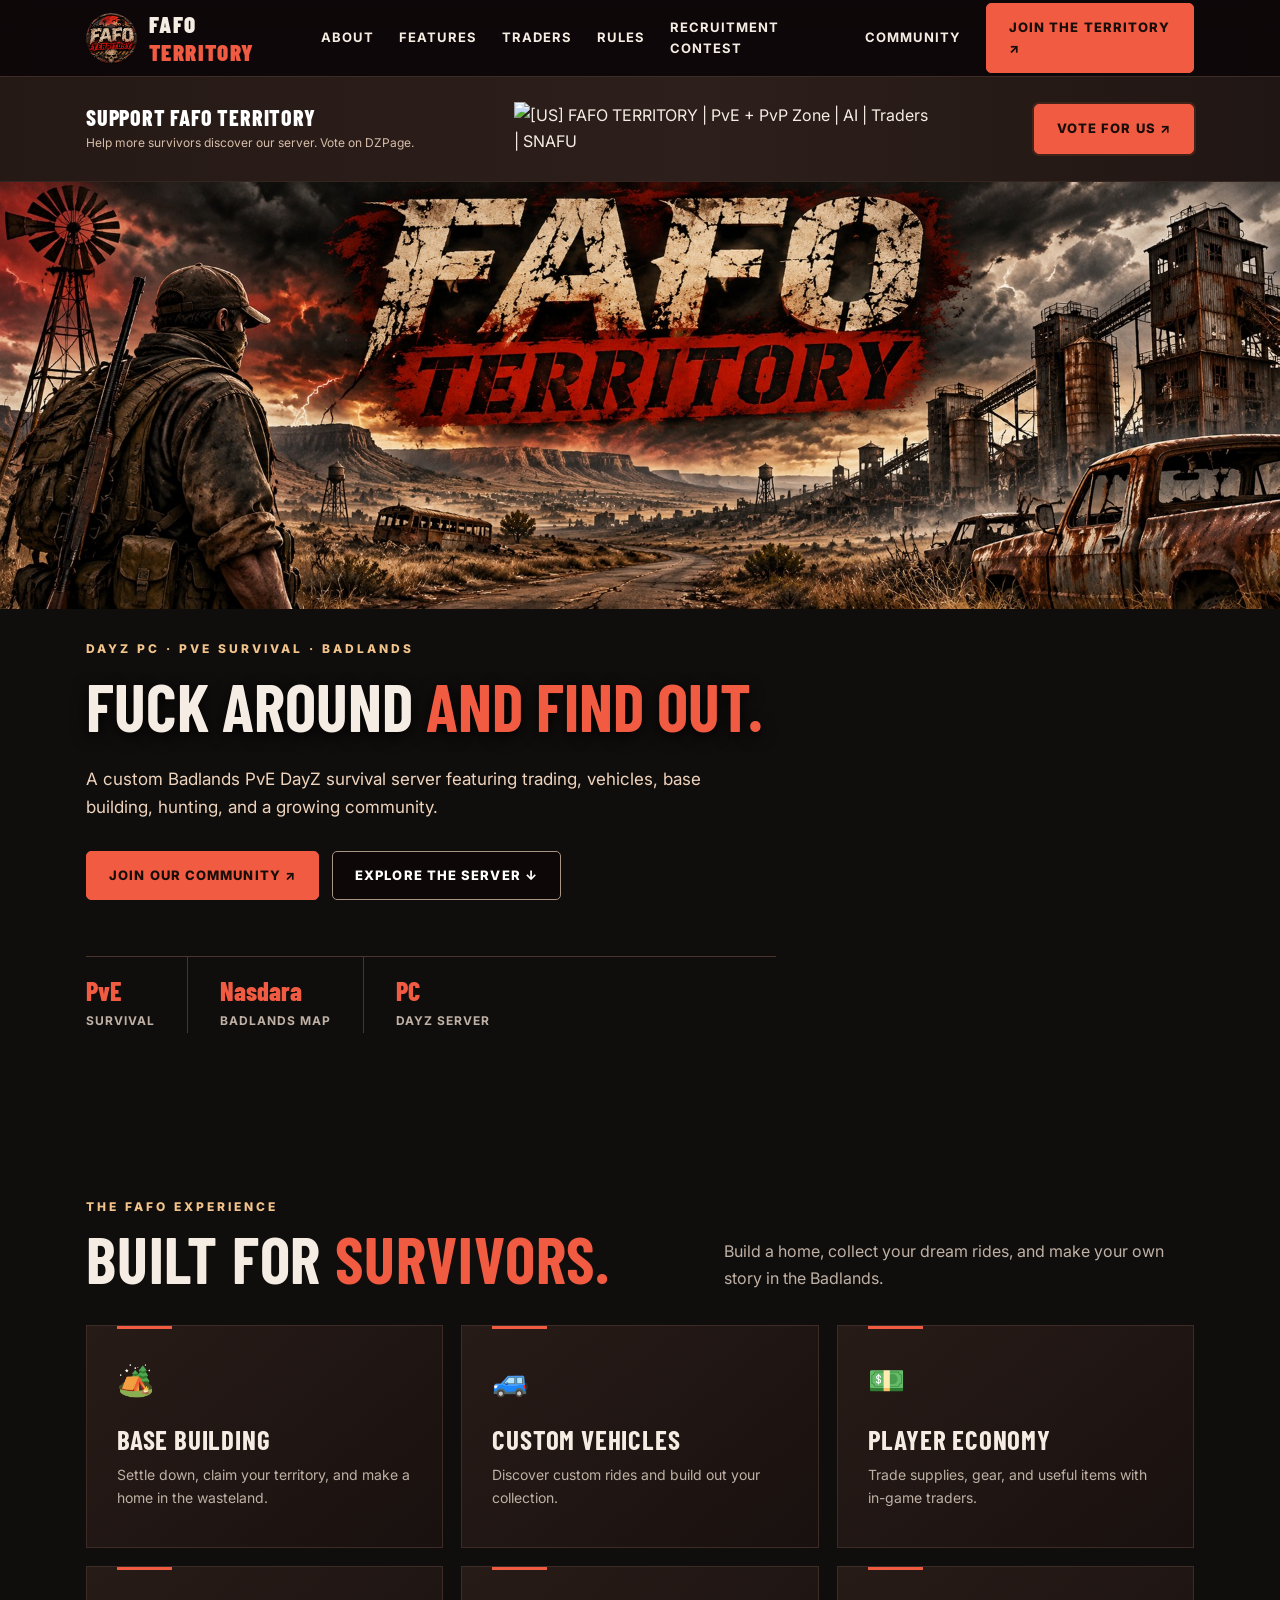
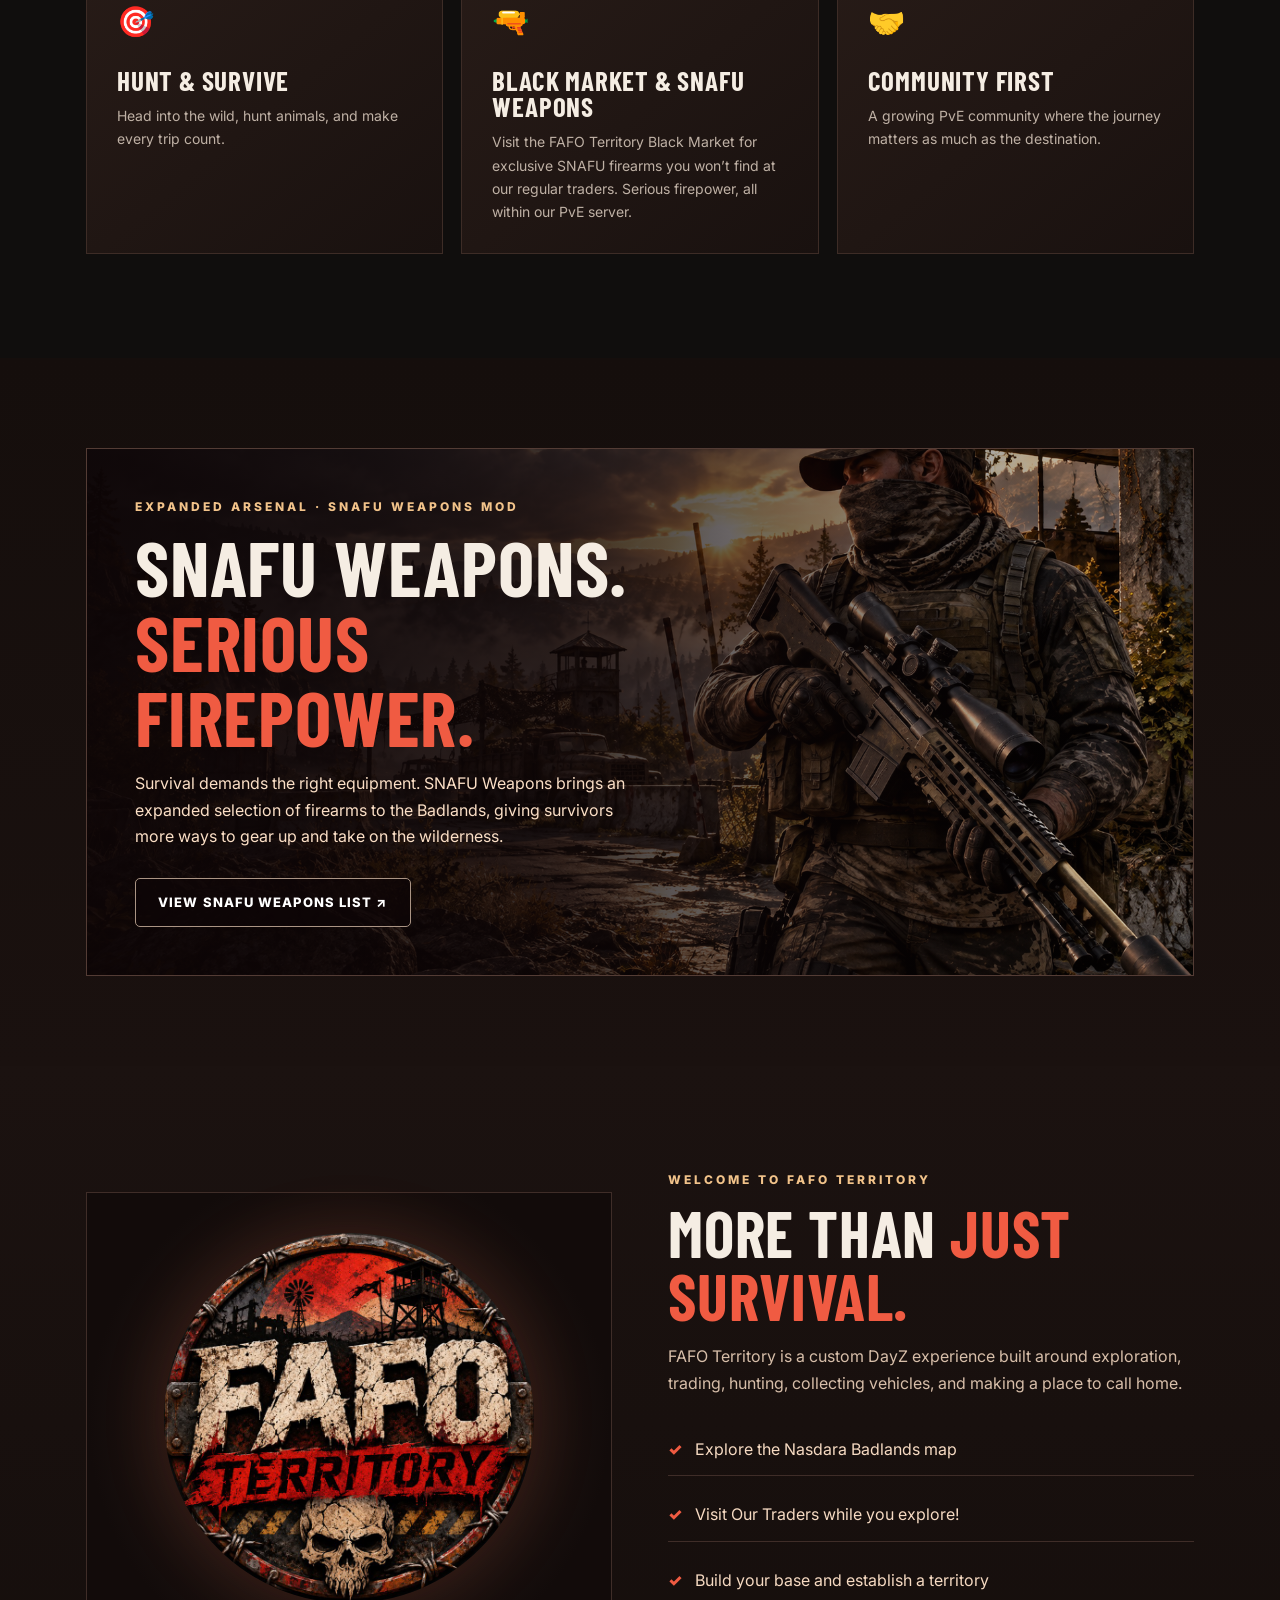
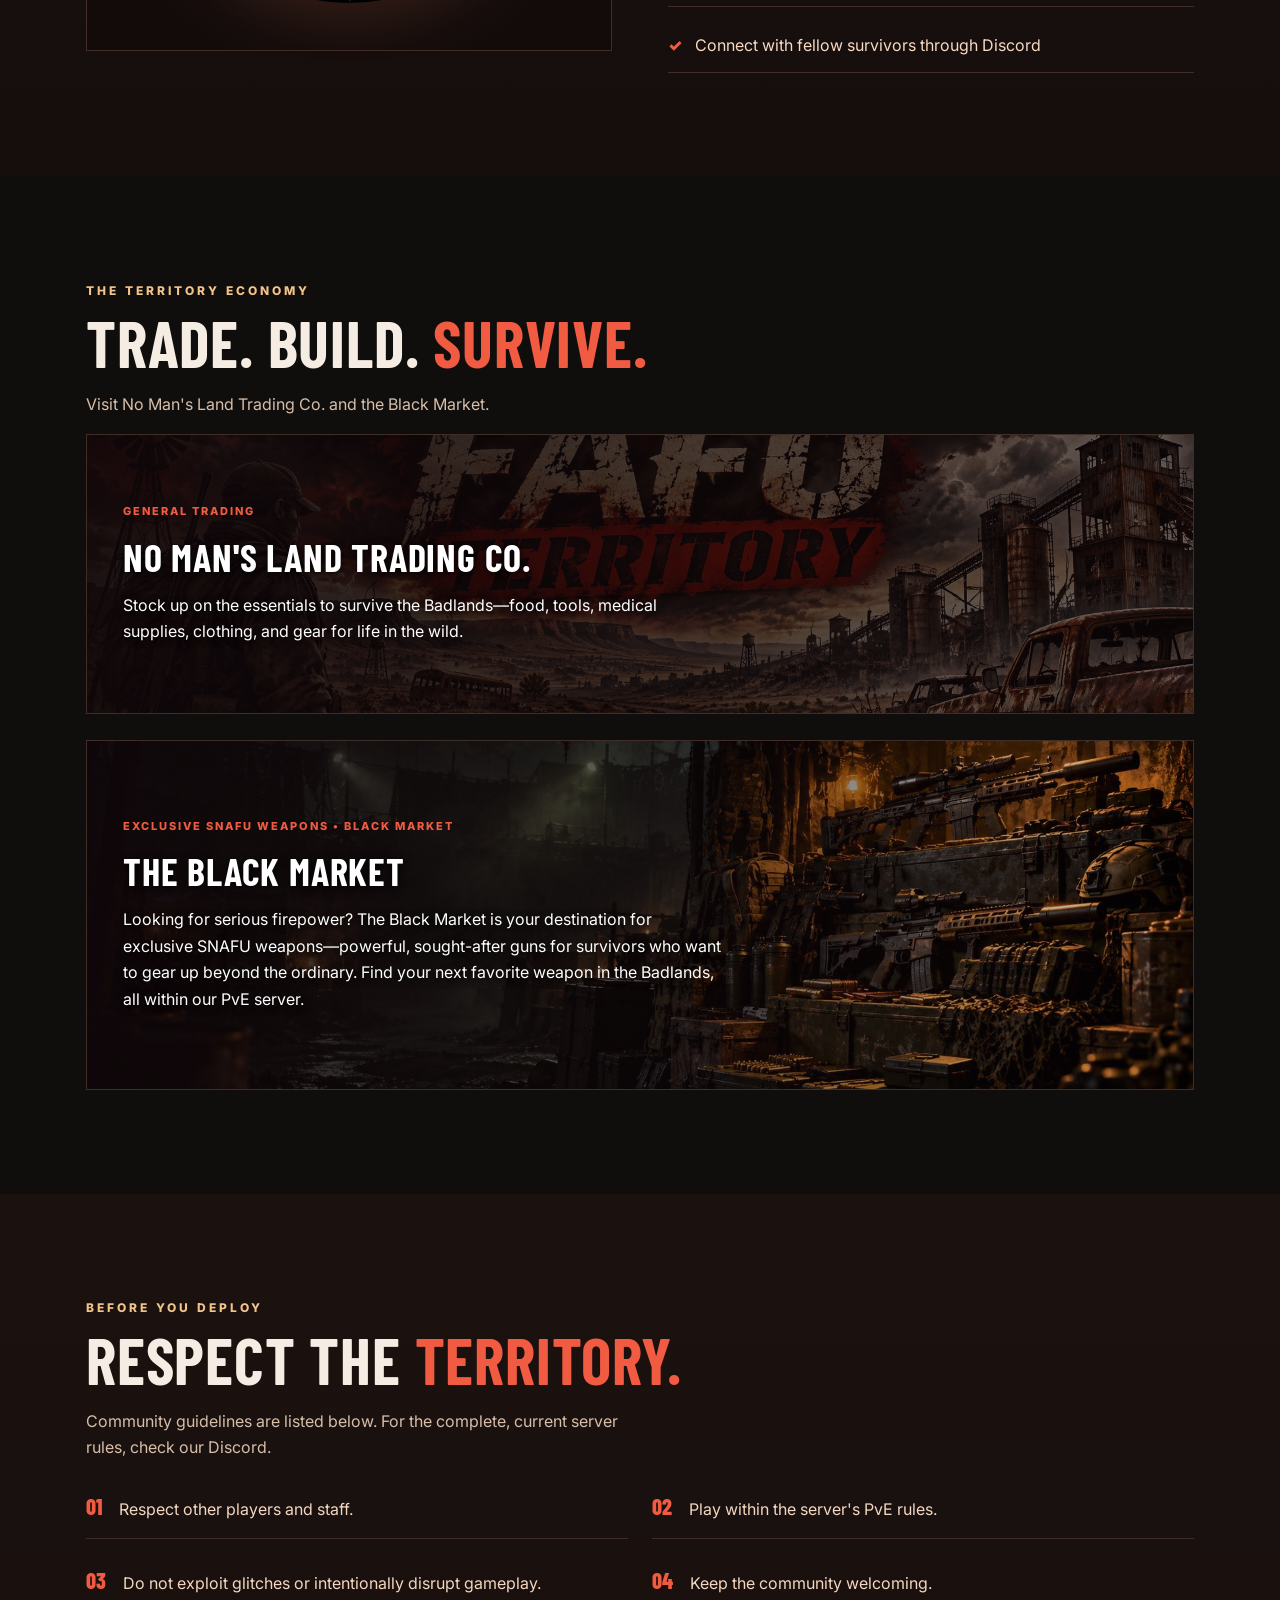
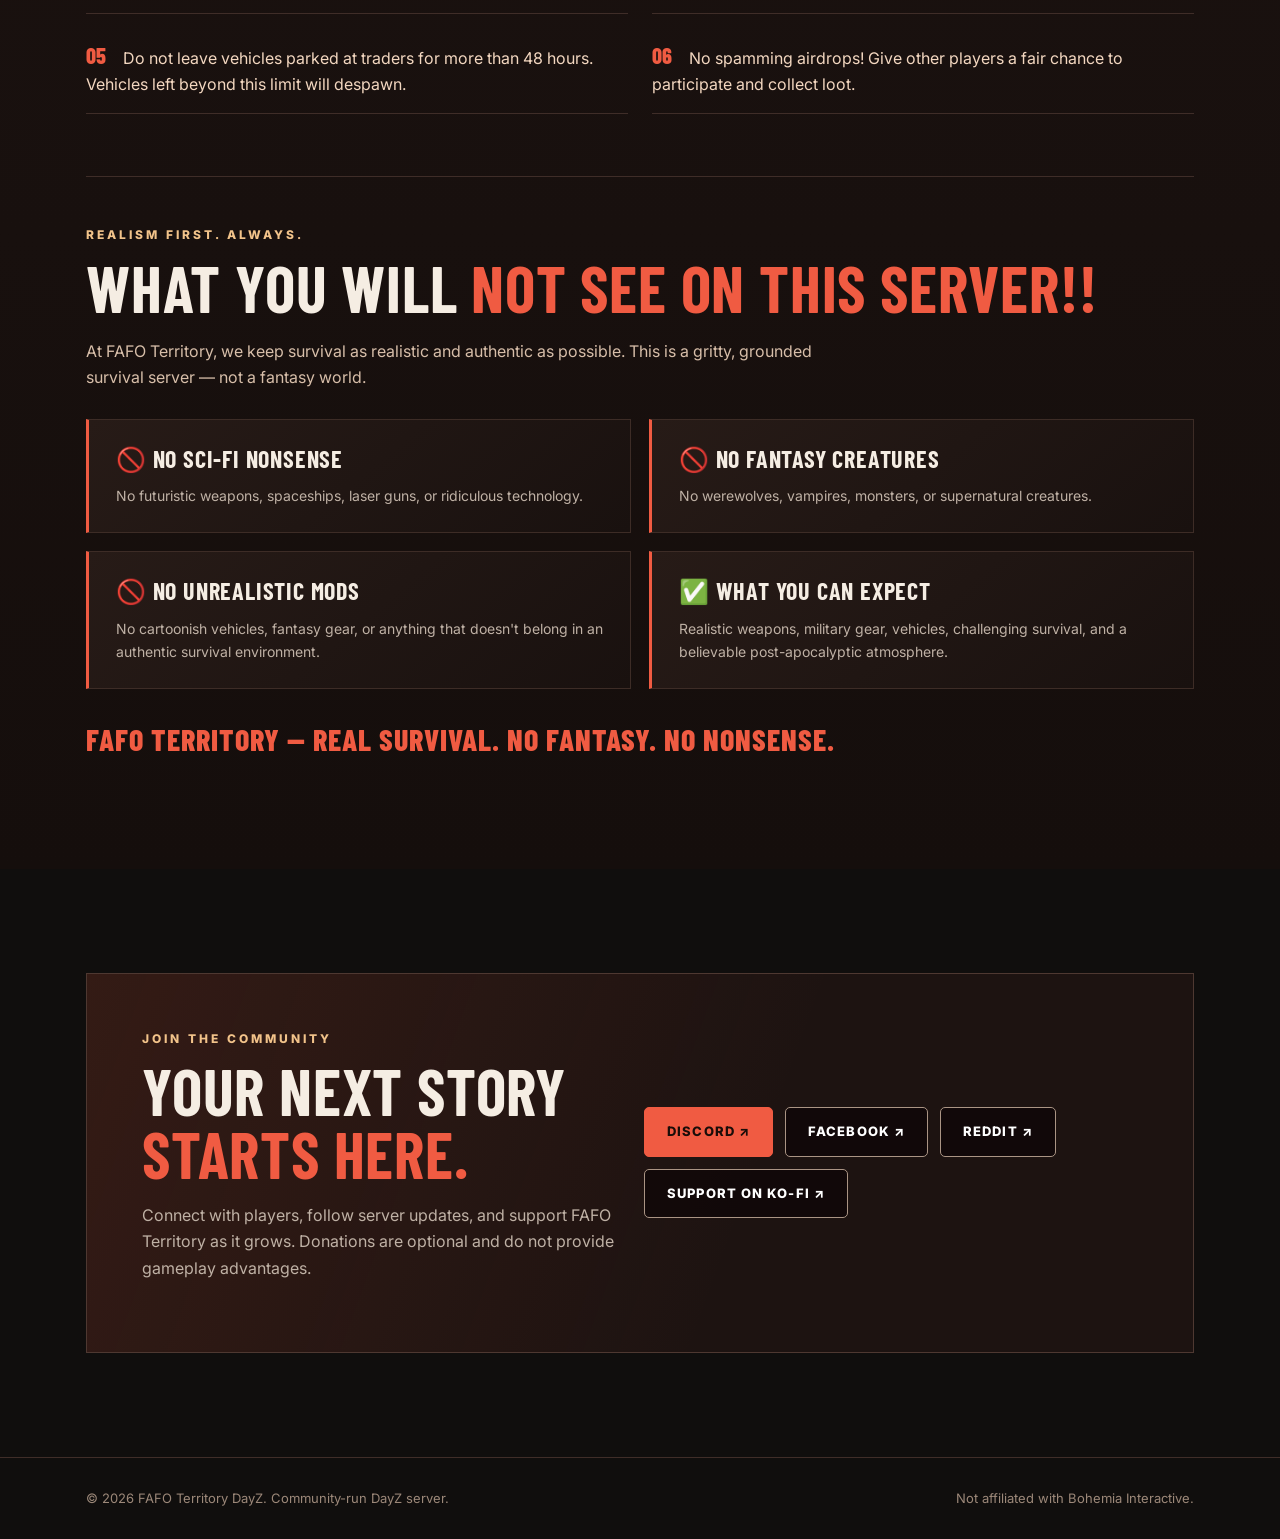
==== index.html @ 99d74d5b "Place FAFO slogan on one line below full banner artwork" ====
<!doctype html>
<html lang="en">
<head>
  <meta charset="utf-8">
  <meta name="viewport" content="width=device-width, initial-scale=1">
  <meta name="theme-color" content="#100e0d">
  <meta name="description" content="FAFO Territory — a custom Badlands PvE DayZ survival server featuring trading, vehicles, base building, hunting, and a growing community.">
  <title>FAFO Territory | DayZ PvE Survival</title>
  <link rel="icon" type="image/jpeg" href="/fafo-logo.jpg">
  <link rel="preconnect" href="https://fonts.googleapis.com">
  <link rel="preconnect" href="https://fonts.gstatic.com" crossorigin>
  <link href="https://fonts.googleapis.com/css2?family=Barlow+Condensed:wght@500;600;700;800;900&family=Inter:wght@400;500;600;700&display=swap" rel="stylesheet">
  <style>
    :root{--bg:#100e0d;--surface:#1c1310;--surface2:#241916;--line:#3f2d28;--green:#f05b42;--green2:#f2c38a;--muted:#bfb1a5;--text:#f5ede3;--max:1160px}*{box-sizing:border-box}html{scroll-behavior:smooth}body{margin:0;color:var(--text);background:var(--bg);font-family:Inter,Arial,sans-serif;line-height:1.65}a{color:inherit;text-decoration:none}button{font:inherit} .wrap{max-width:var(--max);padding:0 26px;margin:auto}.topbar{position:sticky;top:0;z-index:10;background:rgba(15,7,9,.92);backdrop-filter:blur(16px);border-bottom:1px solid #342520}.nav{height:76px;display:flex;align-items:center;justify-content:space-between;gap:20px}.brand{display:flex;align-items:center;gap:12px;font:900 23px 'Barlow Condensed',sans-serif;letter-spacing:1.4px}.brand img{width:51px;height:51px;border-radius:50%;object-fit:cover}.brand em{font-style:normal;color:var(--green)}.links{display:flex;gap:25px;align-items:center;font-size:13px;font-weight:700;text-transform:uppercase;letter-spacing:1px}.links a:hover,.links a:focus{color:var(--green)}.pill,.button{border:1px solid var(--green);background:var(--green);color:#190d09;display:inline-flex;align-items:center;justify-content:center;gap:10px;border-radius:5px;padding:13px 22px;font-weight:800;text-transform:uppercase;letter-spacing:1.1px;font-size:13px;cursor:pointer;transition:transform .18s,background .18s}.pill:hover,.button:hover{transform:translateY(-2px);background:var(--green2)}.button.secondary{background:rgba(13,5,6,.72);color:#fff;border-color:#aa9484}.button.secondary:hover{background:#30221d}.menu{display:none;background:none;border:1px solid #60463d;color:white;border-radius:5px;font-size:24px;padding:4px 10px}.hero{min-height:650px;position:relative;display:flex;align-items:flex-end;isolation:isolate;background:#140d0b url('fafo-cover.jpg') center 37%/cover no-repeat}.hero:before{content:'';position:absolute;inset:0;z-index:-1;background:linear-gradient(0deg,#100e0d 2%,rgba(15,7,9,.78) 35%,rgba(15,7,9,.12) 85%),linear-gradient(90deg,rgba(15,7,9,.3),transparent 75%)}.hero-content{width:100%;padding-top:250px;padding-bottom:72px}.eyebrow{font-size:12px;color:var(--green2);font-weight:800;letter-spacing:3px;text-transform:uppercase;margin-bottom:12px}h1,h2,h3{font-family:'Barlow Condensed',Impact,sans-serif;text-transform:uppercase;line-height:.98;letter-spacing:.8px;margin:0}h1{font-size:clamp(56px,8.5vw,120px);max-width:850px;text-shadow:0 4px 15px #000}h1 span,h2 span{color:var(--green)}.hero p{max-width:660px;font-size:17px;color:#efd4bd;margin:23px 0 30px}.actions{display:flex;gap:13px;flex-wrap:wrap}.stats{display:flex;gap:0;border-top:1px solid #49352e;max-width:690px;margin-top:56px}.stats div{padding:18px 32px 0 0;margin-right:32px;border-right:1px solid #49352e}.stats div:last-child{border:0}.stats strong{display:block;color:var(--green);font:800 26px 'Barlow Condensed'}.stats small{color:var(--muted);font-size:12px;font-weight:700;text-transform:uppercase;letter-spacing:1px}.section{padding:104px 0}.section.alt{background:linear-gradient(180deg,#1b1210,#150e0c)}.sectionhead{display:flex;justify-content:space-between;align-items:end;gap:24px;margin-bottom:34px}.sectionhead p{max-width:470px;color:var(--muted);margin:0}.section h2{font-size:clamp(43px,5vw,70px)}.grid{display:grid;grid-template-columns:repeat(3,1fr);gap:18px}.feature{border:1px solid #3d2c26;background:linear-gradient(140deg,#271b17,#19110f);padding:30px;min-height:223px;position:relative;overflow:hidden}.feature:before{content:'';position:absolute;height:3px;width:55px;left:30px;top:0;background:var(--green)}.symbol{font-size:30px;margin-bottom:20px;display:block}.feature h3{font-size:27px;margin-bottom:11px}.feature p{color:var(--muted);font-size:14px;margin:0}.split{display:grid;grid-template-columns:1fr 1fr;gap:56px;align-items:center}.logo-panel{border:1px solid var(--line);background:radial-gradient(circle at center,#352621,#120b0a 75%);padding:40px;text-align:center}.logo-panel img{max-width:370px;width:100%;border-radius:50%;box-shadow:0 0 65px rgba(238,94,52,.16)}.lead{color:#d7bea9;font-size:16px;max-width:560px}.checklist{padding:0;list-style:none;display:grid;gap:12px;margin:27px 0 0}.checklist li{padding:13px 0;border-bottom:1px solid var(--line);color:#f6dac2}.checklist li:before{content:'✓';font-weight:900;color:var(--green);margin-right:13px}.traders{display:grid;grid-template-columns:1fr;gap:26px}.trader{min-height:430px;display:flex;flex-direction:column;align-items:flex-start;justify-content:center}.trader h3,.trader p{max-width:600px}.trader{background:var(--surface);border:1px solid var(--line);padding:36px}.trader:first-child{position:relative;isolation:isolate;min-height:280px;background:#201613 url("fafo-cover.jpg") center/cover no-repeat}.trader:first-child:before{content:"";position:absolute;inset:0;z-index:-1;background:linear-gradient(90deg,rgba(15,7,9,.94),rgba(15,7,9,.6))}.trader:first-child h3,.trader:first-child p{color:#fff;text-shadow:0 2px 8px #000}.trader .tag{display:inline-block;color:var(--green);font-size:11px;letter-spacing:2px;font-weight:800;text-transform:uppercase;margin-bottom:18px}.trader h3{font-size:38px}.trader p{color:var(--muted);margin-bottom:0}.rules{counter-reset:rules;display:grid;grid-template-columns:1fr 1fr;gap:12px 24px;padding:0;list-style:none}.rules li{border-bottom:1px solid var(--line);padding:16px 0;color:#f3d7c0}.rules li:before{counter-increment:rules;content:'0' counter(rules);font:800 22px 'Barlow Condensed';color:var(--green);margin-right:17px}.community{background:linear-gradient(110deg,rgba(165,65,40,.17),transparent 60%),#1d1311;border:1px solid #4e3831;padding:55px;display:flex;align-items:center;justify-content:space-between;gap:30px}.community h2{max-width:600px}.community p{color:var(--muted);max-width:600px}.community-actions{display:flex;flex-wrap:wrap;gap:12px}.footer{border-top:1px solid var(--line);padding:30px 0;color:#9c8879;font-size:13px}.footer .wrap{display:flex;justify-content:space-between;gap:20px}.notice{background:#221714;border:1px solid #62473e;border-left:4px solid var(--green);color:#f4d8c0;padding:15px 18px;margin-top:20px;font-size:13px;max-width:680px}.notice strong{color:white}.placeholder{display:none!important} @media(max-width:900px){.links{display:none;position:absolute;left:0;right:0;top:76px;background:#140d0b;padding:20px 26px;border-bottom:1px solid var(--line);flex-direction:column;align-items:flex-start}.links.open{display:flex}.menu{display:block}.grid{grid-template-columns:repeat(2,1fr)}.split{grid-template-columns:1fr;gap:34px}.community{display:block}.community-actions{margin-top:25px}}@media(max-width:600px){.wrap{padding:0 19px}.brand{font-size:19px}.brand img{width:41px;height:41px}.hero{min-height:680px;background-position:center top}.hero-content{padding-top:240px;padding-bottom:48px}.hero p{font-size:15px}.stats{margin-top:32px}.stats div{margin-right:14px;padding-right:14px}.stats strong{font-size:23px}.stats small{font-size:10px}.section{padding:70px 0}.sectionhead{display:block}.sectionhead p{margin-top:15px}.grid,.traders,.rules{grid-template-columns:1fr}.feature{min-height:0}.community{padding:28px}.footer .wrap{display:block}.footer span{display:block;margin-top:8px}}
    .snafu-section{padding:90px 0;background:linear-gradient(180deg,#150e0c,#1a110f)}.snafu-showcase{min-height:440px;position:relative;isolation:isolate;display:flex;align-items:center;border:1px solid #533c35;overflow:hidden;background:#241916 url("snafu-sniper.png") center/cover no-repeat}.snafu-showcase:before{content:"";position:absolute;inset:0;z-index:-1;background:linear-gradient(90deg,rgba(13,5,6,.96) 0%,rgba(13,5,6,.81) 42%,rgba(13,5,6,.12) 100%)}.snafu-copy{padding:48px;max-width:630px}.snafu-copy h2{font-size:clamp(47px,6vw,78px)}.snafu-copy p{color:#fbdfc6;font-size:16px;max-width:520px}.snafu-copy .button{margin-top:12px}@media(max-width:600px){.snafu-showcase{min-height:480px;background-position:65% center}.snafu-copy{padding:27px}.snafu-showcase:before{background:linear-gradient(90deg,rgba(13,5,6,.94),rgba(13,5,6,.64))}}
.snafu-dialog{width:min(820px,calc(100% - 24px));max-height:85vh;overflow:auto;border:1px solid #5f453d;border-radius:8px;color:var(--text);background:#1b120f;padding:0;box-shadow:0 20px 80px #000c}.snafu-dialog::backdrop{background:rgba(0,0,0,.8)}.snafu-dialog-inner{position:relative;padding:36px}.snafu-dialog h2{font-size:clamp(38px,6vw,62px)}.snafu-close{position:absolute;right:17px;top:12px;font-size:36px;background:none;border:0;color:white;cursor:pointer}.snafu-categories{display:grid;grid-template-columns:1fr 1fr;gap:14px;margin-top:25px}.snafu-categories section{border:1px solid var(--line);padding:20px;background:#241916}.snafu-categories h3{font-size:25px}.snafu-categories p{color:var(--muted);font-size:13px}@media(max-width:600px){.snafu-dialog-inner{padding:26px 18px}.snafu-categories{grid-template-columns:1fr}}
.snafu-weapon-list{padding-left:19px;margin:12px 0 0;color:#fbdfc6;font-size:14px;line-height:1.85}.snafu-weapon-list li{padding:2px 0}.snafu-categories h3 small{font:700 12px Inter,sans-serif;color:var(--green);vertical-align:middle}.snafu-categories{align-items:start}
.snafu-attachment-heading{margin-top:34px;padding-top:24px;border-top:1px solid var(--line)}.snafu-attachment-heading h3{font-size:31px}.snafu-attachment-heading h3 span{color:var(--green)}.snafu-attachment-heading p{color:var(--muted);font-size:14px}.snafu-accessory-text{line-height:1.9!important;color:#fee1c8!important}
.snafu-dialog{width:min(1040px,calc(100% - 30px));max-height:90vh}.snafu-dialog-inner{padding:36px 42px}.snafu-categories{display:grid;grid-template-columns:1fr;gap:12px;align-items:stretch}.snafu-category{display:block;background:#241916;border:1px solid #4a352e;border-radius:5px;padding:0!important}.snafu-category summary{list-style:none;display:flex;align-items:center;justify-content:space-between;gap:12px;cursor:pointer;padding:18px 22px;font-family:"Barlow Condensed",sans-serif;text-transform:uppercase;font-size:25px;font-weight:800;letter-spacing:.5px}.snafu-category summary::-webkit-details-marker{display:none}.snafu-category summary small{font-size:13px;color:var(--green)}.snafu-chevron{color:var(--green);font-family:Inter,sans-serif;transition:transform .15s}.snafu-category[open] .snafu-chevron{transform:rotate(180deg)}.snafu-category[open] summary{border-bottom:1px solid #4a352e}.snafu-weapon-list{columns:2;column-gap:40px;padding:16px 20px 20px 45px;margin:0}.snafu-weapon-list li{break-inside:avoid}.snafu-accessory-text{padding:15px 22px;margin:0}.snafu-attachment-heading{margin-top:34px}@media(max-width:600px){.snafu-dialog-inner{padding:24px 17px}.snafu-category summary{font-size:21px;padding:16px}.snafu-weapon-list{columns:1;padding:12px 15px 15px 35px}}
.snafu-attachment-list{margin:0;columns:2;padding:16px 20px 20px 45px}.snafu-attachment-list li{break-inside:avoid;padding:3px 0}@media(max-width:600px){.snafu-attachment-list{columns:1;padding:12px 15px 15px 35px}}
  .trader.horse-trader{position:relative;isolation:isolate;min-height:450px;background:#201613 url("horse-trader-bg.jpg") center/cover no-repeat;border-color:#674b42}
  .trader.horse-trader:before{content:"";position:absolute;inset:0;z-index:-1;background:linear-gradient(90deg,rgba(15,7,9,.82) 0%,rgba(15,7,9,.40) 48%,rgba(15,7,9,.08) 100%)}
  .trader.horse-trader .tag{color:#f2c38a}.trader.horse-trader h3,.trader.horse-trader p{color:#fff;text-shadow:0 2px 8px #000}
  .trader.horse-trader .horse-tagline{font:800 clamp(24px,3vw,39px) 'Barlow Condensed',sans-serif;text-transform:uppercase;line-height:1.1;color:#f2c38a;margin:14px 0 0}
  @media(max-width:600px){.trader.horse-trader{min-height:420px;background-position:54% center}.trader.horse-trader:before{background:linear-gradient(90deg,rgba(15,7,9,.87),rgba(15,7,9,.44))}}
  .trader.black-market-trader{position:relative;isolation:isolate;min-height:350px;background:#1b120f url("black-market-bg.jpg") center 45%/cover no-repeat}.trader.black-market-trader:before{content:"";position:absolute;inset:0;z-index:-1;background:linear-gradient(90deg,rgba(15,7,9,.94),rgba(15,7,9,.68) 44%,rgba(15,7,9,.15))}.trader.black-market-trader h3,.trader.black-market-trader p{color:#fff;text-shadow:0 2px 8px #000}@media(max-width:600px){.trader.black-market-trader{background-position:64% center}.trader.black-market-trader:before{background:linear-gradient(90deg,rgba(15,7,9,.94),rgba(15,7,9,.65))}}

    .realism-policy{margin-top:62px;padding-top:48px;border-top:1px solid var(--line)}.realism-policy .lead{max-width:780px;margin:18px 0 28px}.realism-grid{display:grid;grid-template-columns:repeat(2,minmax(0,1fr));gap:18px}.realism-grid article{padding:25px 27px;background:linear-gradient(140deg,#271b17,#19110f);border:1px solid #3d2c26;border-left:3px solid var(--green)}.realism-grid h3{font-size:24px;line-height:1.15}.realism-grid p{font-size:14px;color:var(--muted);margin:12px 0 0}.realism-tagline{font-family:'Barlow Condensed',Impact,sans-serif;font-size:clamp(21px,3vw,30px);font-weight:800;color:var(--green);letter-spacing:1px;margin:26px 0 0}@media(max-width:600px){.realism-policy{margin-top:40px;padding-top:34px}.realism-grid{grid-template-columns:1fr}}
  
    /* DZPage voting call-to-action: visible below the sticky navigation */
    .vote-strip{border-top:1px solid #3d2c26;background:linear-gradient(90deg,#251916,#2d1f1b 55%,#201613)}
    .vote-inner{min-height:104px;display:flex;align-items:center;justify-content:space-between;gap:18px;padding-top:10px;padding-bottom:10px}
    .vote-intro{display:flex;flex-direction:column;gap:2px}
    .vote-intro strong{font:800 22px 'Barlow Condensed',sans-serif;letter-spacing:.8px;text-transform:uppercase;color:#fff;line-height:1.15}
    .vote-intro span{color:#d7bea9;font-size:12px}
    .vote-badge{display:block;flex-shrink:1;min-width:0}
    .vote-badge img{display:block;max-width:100%;width:420px;height:auto;aspect-ratio:468/60;object-fit:contain}
    .vote-button{flex-shrink:0;white-space:nowrap;box-shadow:0 0 0 2px rgba(246,101,54,.14)}
    .vote-button:focus-visible,.vote-badge:focus-visible{outline:3px solid #fff;outline-offset:3px}
    @media(max-width:850px){.vote-inner{flex-wrap:wrap;justify-content:center;text-align:center;gap:10px}.vote-intro{width:100%}.vote-badge img{width:340px}.vote-button{padding:10px 17px}}
    @media(max-width:480px){.vote-intro strong{font-size:19px}.vote-intro span{font-size:11px}.vote-badge img{width:260px}.vote-button{font-size:11px;padding:10px 12px;letter-spacing:.3px}}
  .hero{background-position:center top}.hero:before{background:linear-gradient(0deg,#100e0d 3%,rgba(16,14,13,.94) 25%,rgba(16,14,13,.12) 75%)}.hero-content{padding-top:340px}.hero h1{font-size:clamp(45px,6vw,86px)}@media(max-width:600px){.hero{background-size:auto 340px;background-position:center top}.hero-content{padding-top:260px}.hero:before{background:linear-gradient(0deg,#100e0d 45%,transparent 100%)}} 
/* FAFO banner: preserve full artwork and place headline below it */
.hero{display:block;min-height:0;background:#100e0d;position:relative}
.hero:before{content:none}
.hero:after{content:none}
.hero-banner{display:block;width:100%;height:auto;aspect-ratio:3/1;object-fit:contain;background:#100e0d}
.hero-content{padding-top:30px;padding-bottom:60px}
.hero h1{max-width:none;width:100%;white-space:nowrap;font-size:clamp(24px,5.15vw,72px);line-height:1.08;letter-spacing:0}
@media(max-width:600px){.hero-content{padding-top:22px;padding-bottom:36px}.hero h1{font-size:clamp(16px,5.15vw,31px)}.hero{min-height:0}.hero-banner{aspect-ratio:3/1}}
</style>
</head>
<body>
<header class="topbar"><div class="wrap nav"><a class="brand" href="#home"><img src="fafo-logo.jpg" alt="FAFO Territory logo"><span>FAFO <em>TERRITORY</em></span></a><button class="menu" id="menu" aria-label="Toggle navigation" aria-expanded="false">☰</button><nav class="links" id="links" aria-label="Main navigation"><a href="#about">About</a><a href="#features">Features</a><a href="#traders">Traders</a><a href="#rules">Rules</a><a href="/recruitment.html">Recruitment Contest</a><a href="#community">Community</a><a class="pill" href="#community">Join the Territory ↗</a></nav></div><div class="vote-strip" aria-label="Vote for FAFO Territory on DZPage"><div class="wrap vote-inner"><div class="vote-intro"><strong>Support FAFO Territory</strong><span>Help more survivors discover our server. Vote on DZPage.</span></div><a class="vote-badge" href="https://dzpage.com/en/server-list/us-texas-badlands-pve-pvp-zone-ai-trader-78ab1d?vote=1" target="_blank" rel="noopener noreferrer" aria-label="FAFO Territory DZPage listing — vote now"><img src="https://dzpage.com/api/serverlist/us-texas-badlands-pve-pvp-zone-ai-trader-78ab1d/badge" alt="[US] FAFO TERRITORY | PvE + PvP Zone | AI | Traders | SNAFU" width="468" height="60" loading="lazy"></a><a class="pill vote-button" href="https://dzpage.com/en/server-list/us-texas-badlands-pve-pvp-zone-ai-trader-78ab1d?vote=1" target="_blank" rel="noopener noreferrer">VOTE FOR US ↗</a></div></div></header>
<main>
<section class="hero" id="home"><img class="hero-banner" src="fafo-cover.jpg" alt="FAFO Territory wasteland banner"><div class="wrap hero-content"><div class="eyebrow">DayZ PC · PvE Survival · Badlands</div><h1>FUCK AROUND <span>AND FIND OUT.</span></h1><p>A custom Badlands PvE DayZ survival server featuring trading, vehicles, base building, hunting, and a growing community.</p><div class="actions"><a class="button" href="#community">Join our community ↗</a><a class="button secondary" href="#features">Explore the server ↓</a></div><div class="stats"><div><strong>PvE</strong><small>Survival</small></div><div><strong>Nasdara</strong><small>Badlands Map</small></div><div><strong>PC</strong><small>DayZ Server</small></div></div></div></section>
<section class="section" id="features"><div class="wrap"><div class="sectionhead"><div><div class="eyebrow">The FAFO Experience</div><h2>BUILT FOR <span>SURVIVORS.</span></h2></div><p>Build a home, collect your dream rides, and make your own story in the Badlands.</p></div><div class="grid"><article class="feature"><span class="symbol">🏕️</span><h3>BASE BUILDING</h3><p>Settle down, claim your territory, and make a home in the wasteland.</p></article><article class="feature"><span class="symbol">🚙</span><h3>CUSTOM VEHICLES</h3><p>Discover custom rides and build out your collection.</p></article><article class="feature"><span class="symbol">💵</span><h3>PLAYER ECONOMY</h3><p>Trade supplies, gear, and useful items with in-game traders.</p></article><article class="feature"><span class="symbol">🎯</span><h3>HUNT & SURVIVE</h3><p>Head into the wild, hunt animals, and make every trip count.</p></article><article class="feature"><span class="symbol">🔫</span><h3>BLACK MARKET &amp; SNAFU WEAPONS</h3><p>Visit the FAFO Territory Black Market for exclusive SNAFU firearms you won’t find at our regular traders. Serious firepower, all within our PvE server.</p></article><article class="feature"><span class="symbol">🤝</span><h3>COMMUNITY FIRST</h3><p>A growing PvE community where the journey matters as much as the destination.</p></article></div></div></section>
<section class="snafu-section" id="snafu"><div class="wrap"><div class="snafu-showcase"><div class="snafu-copy"><div class="eyebrow">Expanded Arsenal · SNAFU Weapons Mod</div><h2>SNAFU WEAPONS.<br><span>SERIOUS FIREPOWER.</span></h2><p>Survival demands the right equipment. SNAFU Weapons brings an expanded selection of firearms to the Badlands, giving survivors more ways to gear up and take on the wilderness.</p><button class="button secondary" type="button" id="open-snafu">View SNAFU Weapons List ↗</button></div></div></div></section>
<dialog id="snafu-dialog" class="snafu-dialog" aria-labelledby="snafu-dialog-title"><div class="snafu-dialog-inner"><button class="snafu-close" id="close-snafu" type="button" aria-label="Close weapon list">×</button><div class="eyebrow">FAFO Territory · Custom Weapons</div><h2 id="snafu-dialog-title">SNAFU <span>WEAPONS LIST</span></h2><p class="lead">Weapons found in our custom loot configuration, grouped by model. Color and configuration variants are combined for easier browsing. Individual spawn rates and trader availability may vary.</p><div class="snafu-categories"><details class="snafu-category"><summary><span>Sniper &amp; Precision Rifles <small>(25)</small></span><span class="snafu-chevron" aria-hidden="true">⌄</span></summary><ul class="snafu-weapon-list"><li>Barrett M82</li><li>CheyTac M200 (standard, tan, green, snow, suppressed variants)</li><li>AWM</li><li>AS50</li><li>AX50</li><li>M700</li><li>M24</li><li>M48</li><li>M76</li><li>M96</li><li>M98B (six finishes)</li><li>M300 (black, green, tan)</li><li>FR-F2</li><li>DVL-10 M2</li><li>GM6 Lynx</li><li>Kivaari (four finishes)</li><li>ORSIS T-5000 (three finishes)</li><li>Tac-21</li><li>VSSK</li><li>Alligator</li><li>Springfield</li><li>SRS A2</li><li>SR-25</li><li>KAC</li><li>M110 (black, green, tan)</li></ul></details><details class="snafu-category"><summary><span>Assault Rifles &amp; Carbines <small>(37)</small></span><span class="snafu-chevron" aria-hidden="true">⌄</span></summary><ul class="snafu-weapon-list"><li>ACR</li><li>HK416 (two file variants)</li><li>HK417</li><li>M4A1</li><li>M4 6933</li><li>MK18</li><li>SCAR</li><li>SCAR-H (five finishes)</li><li>SG550</li><li>IA2</li><li>AEK-545</li><li>AK-103A</li><li>AK-12A</li><li>AK-19</li><li>AK-308</li><li>ADAR Modular 16</li><li>AR-15 Modular 16</li><li>AR-15 SPR (black, tan)</li><li>G-ADAR</li><li>LVOA 5.56</li><li>CZ 805</li><li>M4 .300 AAC (four configurations)</li><li>M4 5.56 Modular (14, 16)</li><li>MAR-10</li><li>MK47 (10, 16)</li><li>Saint</li><li>Saint 5.56</li><li>SA58</li><li>Modified SA58</li><li>FAMAS</li><li>AUG (standard, black)</li><li>Honey Badger (black, tan)</li><li>TAR-21 (three finishes)</li><li>SA80</li><li>SR-3 Vikhr</li><li>Gevar (four finishes)</li><li>CALI</li></ul></details><details class="snafu-category"><summary><span>Battle, Hunting &amp; Marksman Rifles <small>(10)</small></span><span class="snafu-chevron" aria-hidden="true">⌄</span></summary><ul class="snafu-weapon-list"><li>M1 Garand</li><li>M14</li><li>M1A (black, green, tan)</li><li>MK12</li><li>RSASS (three finishes)</li><li>SKS</li><li>VEPR</li><li>Marlin 1895</li><li>M1918A2</li><li>Ash-12</li></ul></details><details class="snafu-category"><summary><span>Submachine Guns &amp; PDWs <small>(17)</small></span><span class="snafu-chevron" aria-hidden="true">⌄</span></summary><ul class="snafu-weapon-list"><li>MP7</li><li>Vityaz</li><li>Agram</li><li>MP9</li><li>MPX</li><li>PDW .45 ACP</li><li>PDW 9mm</li><li>P90</li><li>PPSh</li><li>PPSKN</li><li>Sten</li><li>Thompson Mk2</li><li>Uzi</li><li>Vector .45 ACP</li><li>Vector 9mm</li><li>KH9</li><li>Tec-9</li></ul></details><details class="snafu-category"><summary><span>Shotguns <small>(8)</small></span><span class="snafu-chevron" aria-hidden="true">⌄</span></summary><ul class="snafu-weapon-list"><li>AA-12</li><li>Auto Shotgun</li><li>M870</li><li>Trench Gun</li><li>SPAS-12</li><li>VR80</li><li>Benelli M4</li><li>TP-82S</li></ul></details><details class="snafu-category"><summary><span>Machine Guns &amp; Heavy Weapons <small>(5)</small></span><span class="snafu-chevron" aria-hidden="true">⌄</span></summary><ul class="snafu-weapon-list"><li>M249</li><li>PKP (black variants)</li><li>RPK-16 (black, green, tan)</li><li>RPD</li><li>U100</li></ul></details><details class="snafu-category"><summary><span>Pistols &amp; Revolvers <small>(10)</small></span><span class="snafu-chevron" aria-hidden="true">⌄</span></summary><ul class="snafu-weapon-list"><li>Glock 19</li><li>M9</li><li>MP-443</li><li>USP</li><li>Fort-12</li><li>APS</li><li>Chiappa Rhino</li><li>Magnum 500</li><li>Smith &amp; Wesson M629</li><li>PL-14</li></ul></details><div class="snafu-attachment-heading"><h3>WEAPON <span>ATTACHMENTS &amp; ACCESSORIES</span></h3><p>Accessory families from the custom loot configuration. Variant colors and magazine sizes are grouped for readability.</p></div><div class="snafu-categories"><details class="snafu-category"><summary><span>Optics & Sights</span><span class="snafu-chevron" aria-hidden="true">⌄</span></summary><ul class="snafu-weapon-list snafu-attachment-list"><li>Aimpoint ACO &amp</li><li>M5</li><li>EOTech EXPS3</li><li>Elcan</li><li>Kahles</li><li>Leupold Mark 8</li><li>Nightforce</li><li>Tango6T (Black, Snow, Tan, Wood)</li><li>Trijicon &amp</li><li>Trijicon Docter</li><li>Walther</li><li>Docter</li><li>Kobra</li><li>Hunting Optics</li><li>AK Hunting Optic</li><li>M14 Optic</li><li>IRONMOD Optic</li><li>M84 Optic</li><li>AK, Hunting &amp</li><li>Rifle-specific sight variants</li></ul></details><details class="snafu-category"><summary><span>Suppressors & Muzzle Devices</span><span class="snafu-chevron" aria-hidden="true">⌄</span></summary><ul class="snafu-weapon-list snafu-attachment-list"><li>.408 suppressor</li><li>.50 BMG suppressors (5 variants)</li><li>Agram suppressor</li><li>MPX suppressor</li><li>Normalized &amp</li><li>Standardized suppressors (Black, Green)</li><li>Long Normalized &amp</li><li>Standardized suppressors (Black, Green)</li><li>SCAR-H silencers</li><li>Gevar suppressors (Green, Tan)</li><li>SR-25 suppressor</li><li>SR-3 Vikhr suppressor</li><li>Kivaari .338 suppressor</li><li>AR-15 SPR suppressors</li><li>AK19 &amp</li><li>AK308 muzzle devices</li><li>MK47 muzzle device</li><li>Other custom muzzle devices</li></ul></details><details class="snafu-category"><summary><span>Magazines</span><span class="snafu-chevron" aria-hidden="true">⌄</span></summary><ul class="snafu-weapon-list snafu-attachment-list"><li>AA-12</li><li>Agram</li><li>AK103, AK12, AK308</li><li>AS50</li><li>AWM</li><li>Barrett M82</li><li>M110, M200, M249, M700, M76</li><li>HK416, HK417</li><li>SG550</li><li>VEPR</li><li>Vityaz</li><li>SA58 drum &amp</li><li>FAL 50-round</li><li>SCAR-H (25/100-round, color variants)</li><li>M14</li><li>M1918A2</li><li>MP9</li><li>MPX</li><li>PDW .45 &amp</li><li>9mm</li><li>RPK-16</li><li>PKP</li><li>SKS (10/30-round)</li><li>SR25</li><li>SR-3 Vikhr</li><li>U100</li><li>AR-15 SPR (30/40/60/100-round)</li><li>Honey Badger</li><li>Vector (.45/9mm)</li><li>RSASS</li><li>T5000</li><li>M98B</li><li>M24</li><li>Benelli/VR80</li><li>Fort-12</li><li>Glock/M9/MP443/USP</li><li>and other weapon-specific magazines</li></ul></details><details class="snafu-category"><summary><span>Stocks, Grips & Handguards</span><span class="snafu-chevron" aria-hidden="true">⌄</span></summary><ul class="snafu-weapon-list snafu-attachment-list"><li>AK AR &amp</li><li>AK19 stocks</li><li>SA58 stocks and foregrip</li><li>M249 stock &amp</li><li>grip</li><li>M4SS, MK47, MOE, PRS Gen3, SBA, SCQR, UBR and SADAR stocks</li><li>SR-3 stock &amp</li><li>grip</li><li>AFG 02 (Black, OD, Tan)</li><li>FGCR &amp</li><li>FGKAC grips</li><li>Colt A2 &amp</li><li>tactical pistol grips</li><li>MPX grip</li><li>SCAR AFG</li><li>AK, LVOA, MK47, SR-3, MCMR and M-LOK handguards</li></ul></details><details class="snafu-category"><summary><span>Bipods, Mounts & Accessories</span><span class="snafu-chevron" aria-hidden="true">⌄</span></summary><ul class="snafu-weapon-list snafu-attachment-list"><li>Atlas, standard &amp</li><li>modular bipods</li><li>M249 bipod</li><li>PKP bipods</li><li>VSSK bipod</li><li>AK, Hunting and Mosin mount bases</li><li>SKS bayonet</li><li>PEQ1 laser</li><li>Universal Light</li><li>M1 Garand bayonet &amp</li><li>flash hider</li></ul></details></div></div></div></dialog>
<section class="section alt" id="about"><div class="wrap split"><div class="logo-panel"><img src="fafo-logo.jpg" alt="FAFO Territory emblem" loading="lazy"></div><div><div class="eyebrow">Welcome to FAFO Territory</div><h2>MORE THAN <span>JUST SURVIVAL.</span></h2><p class="lead">FAFO Territory is a custom DayZ experience built around exploration, trading, hunting, collecting vehicles, and making a place to call home.</p><ul class="checklist"><li>Explore the Nasdara Badlands map</li><li>Visit Our Traders while you explore!</li><li>Build your base and establish a territory</li><li>Connect with fellow survivors through Discord</li></ul></div></div></section>
<section class="section" id="traders"><div class="wrap"><div class="eyebrow">The Territory Economy</div><h2>TRADE. BUILD. <span>SURVIVE.</span></h2><p class="lead">Visit No Man's Land Trading Co. and the Black Market.</p><div class="traders"><article class="trader"><div class="tag">General Trading</div><h3>NO MAN'S LAND TRADING CO.</h3><p>Stock up on the essentials to survive the Badlands—food, tools, medical supplies, clothing, and gear for life in the wild.</p></article><article class="trader black-market-trader"><div class="tag">Exclusive SNAFU Weapons • Black Market</div><h3>THE BLACK MARKET</h3><p>Looking for serious firepower? The Black Market is your destination for exclusive SNAFU weapons—powerful, sought-after guns for survivors who want to gear up beyond the ordinary. Find your next favorite weapon in the Badlands, all within our PvE server.</p></article></div></div></section>
<section class="section alt" id="rules"><div class="wrap"><div class="eyebrow">Before You Deploy</div><h2>RESPECT THE <span>TERRITORY.</span></h2><p class="lead">Community guidelines are listed below. For the complete, current server rules, check our Discord.</p><ol class="rules"><li>Respect other players and staff.</li><li>Play within the server's PvE rules.</li><li>Do not exploit glitches or intentionally disrupt gameplay.</li><li>Keep the community welcoming.</li><li>Do not leave vehicles parked at traders for more than 48 hours. Vehicles left beyond this limit will despawn.</li><li>No spamming airdrops! Give other players a fair chance to participate and collect loot.</li></ol><div class="realism-policy"><div class="eyebrow">Realism First. Always.</div><h2>WHAT YOU WILL <span>NOT SEE ON THIS SERVER!!</span></h2><p class="lead">At FAFO Territory, we keep survival as realistic and authentic as possible. This is a gritty, grounded survival server — not a fantasy world.</p><div class="realism-grid"><article><h3>🚫 NO SCI-FI NONSENSE</h3><p>No futuristic weapons, spaceships, laser guns, or ridiculous technology.</p></article><article><h3>🚫 NO FANTASY CREATURES</h3><p>No werewolves, vampires, monsters, or supernatural creatures.</p></article><article><h3>🚫 NO UNREALISTIC MODS</h3><p>No cartoonish vehicles, fantasy gear, or anything that doesn't belong in an authentic survival environment.</p></article><article><h3>✅ WHAT YOU CAN EXPECT</h3><p>Realistic weapons, military gear, vehicles, challenging survival, and a believable post-apocalyptic atmosphere.</p></article></div><p class="realism-tagline">FAFO TERRITORY — REAL SURVIVAL. NO FANTASY. NO NONSENSE.</p></div></div></section>
<section class="section" id="community"><div class="wrap"><div class="community"><div><div class="eyebrow">Join the Community</div><h2>YOUR NEXT STORY <span>STARTS HERE.</span></h2><p>Connect with players, follow server updates, and support FAFO Territory as it grows. Donations are optional and do not provide gameplay advantages.</p></div><div class="community-actions"><a class="button community-link" data-link="discord" href="#community">Discord ↗</a><a class="button secondary community-link" data-link="facebook" href="#community">Facebook ↗</a><a class="button secondary community-link" data-link="reddit" href="#community">Reddit ↗</a><a class="button secondary community-link" data-link="kofi" href="#community">Support on Ko-fi ↗</a></div></div><div class="notice" id="links-notice"><strong>Before publishing:</strong> Add your real Discord, Facebook, and Ko-fi addresses in the <code>LINKS</code> section of this site's HTML. Buttons are deliberately inactive until configured.</div></div></section>
</main>
<footer class="footer"><div class="wrap"><div>© <span id="year"></span> FAFO Territory DayZ. Community-run DayZ server.</div><span>Not affiliated with Bohemia Interactive.</span></div></footer>
<script>
  const snafuDialog=document.getElementById('snafu-dialog');
  document.getElementById('open-snafu').addEventListener('click',()=>snafuDialog.showModal());
  document.getElementById('close-snafu').addEventListener('click',()=>snafuDialog.close());
  snafuDialog.addEventListener('click',e=>{if(e.target===snafuDialog)snafuDialog.close();});
  // Replace these empty values with your official community URLs before publishing.
  const LINKS = {discord: 'https://tinyurl.com/FAFO-DISCORD', facebook: 'https://www.facebook.com/profile.php?id=61595218304769', reddit: 'https://www.reddit.com/r/TexasBadlandsDayz/', kofi: 'https://ko-fi.com/texas_badlands_dayz'};
  document.getElementById('year').textContent = new Date().getFullYear();
  const menu = document.getElementById('menu'), links = document.getElementById('links');
  menu.addEventListener('click',()=>{const open=links.classList.toggle('open');menu.setAttribute('aria-expanded',String(open));});
  links.querySelectorAll('a').forEach(a=>a.addEventListener('click',()=>{links.classList.remove('open');menu.setAttribute('aria-expanded','false');}));
  document.querySelectorAll('.community-link').forEach(a=>{const url=LINKS[a.dataset.link];if(url && /^https:\/\//i.test(url)){a.href=url;a.target='_blank';a.rel='noopener noreferrer';}else{a.setAttribute('aria-disabled','true');a.title='Link not configured yet';a.addEventListener('click',e=>e.preventDefault());a.style.opacity='.55';a.style.cursor='not-allowed';}});
  if(Object.values(LINKS).every(x=>x && /^https:\/\//i.test(x)))document.getElementById('links-notice').hidden=true;
</script>
</body>
</html>
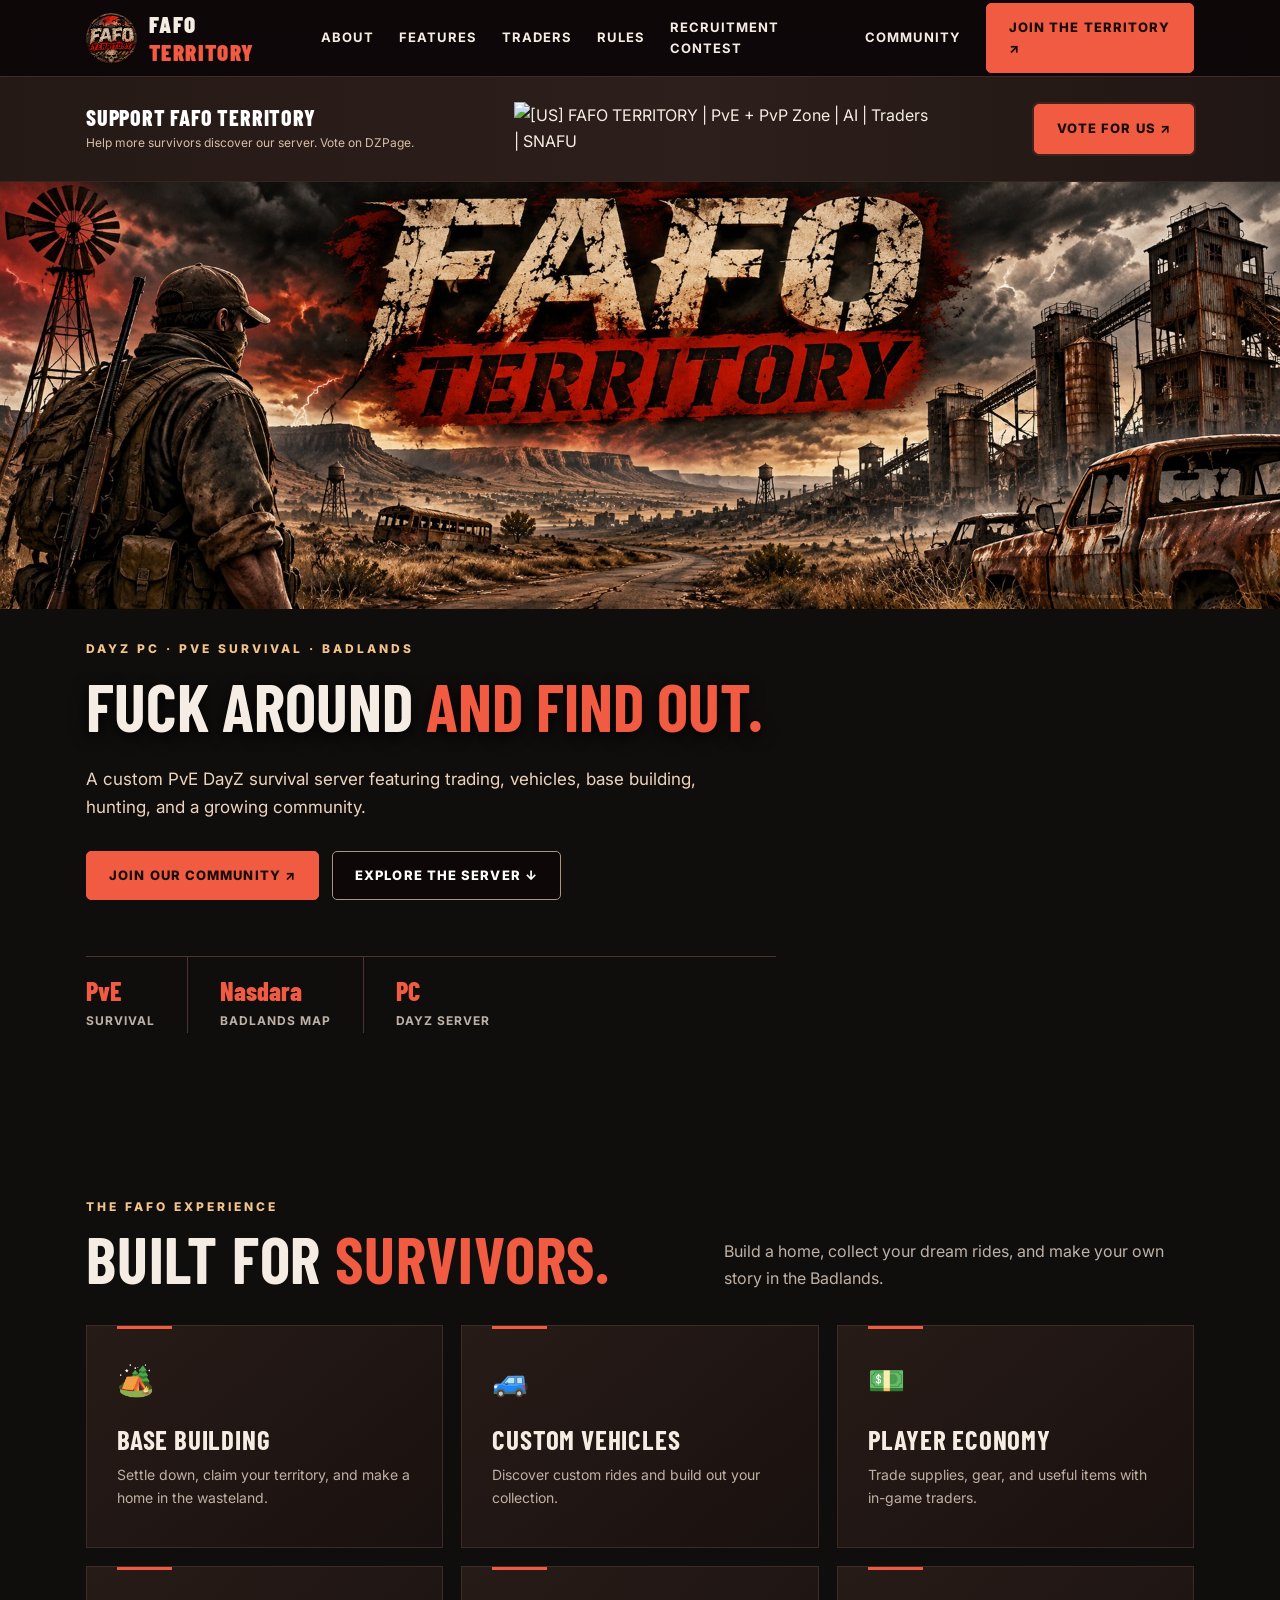
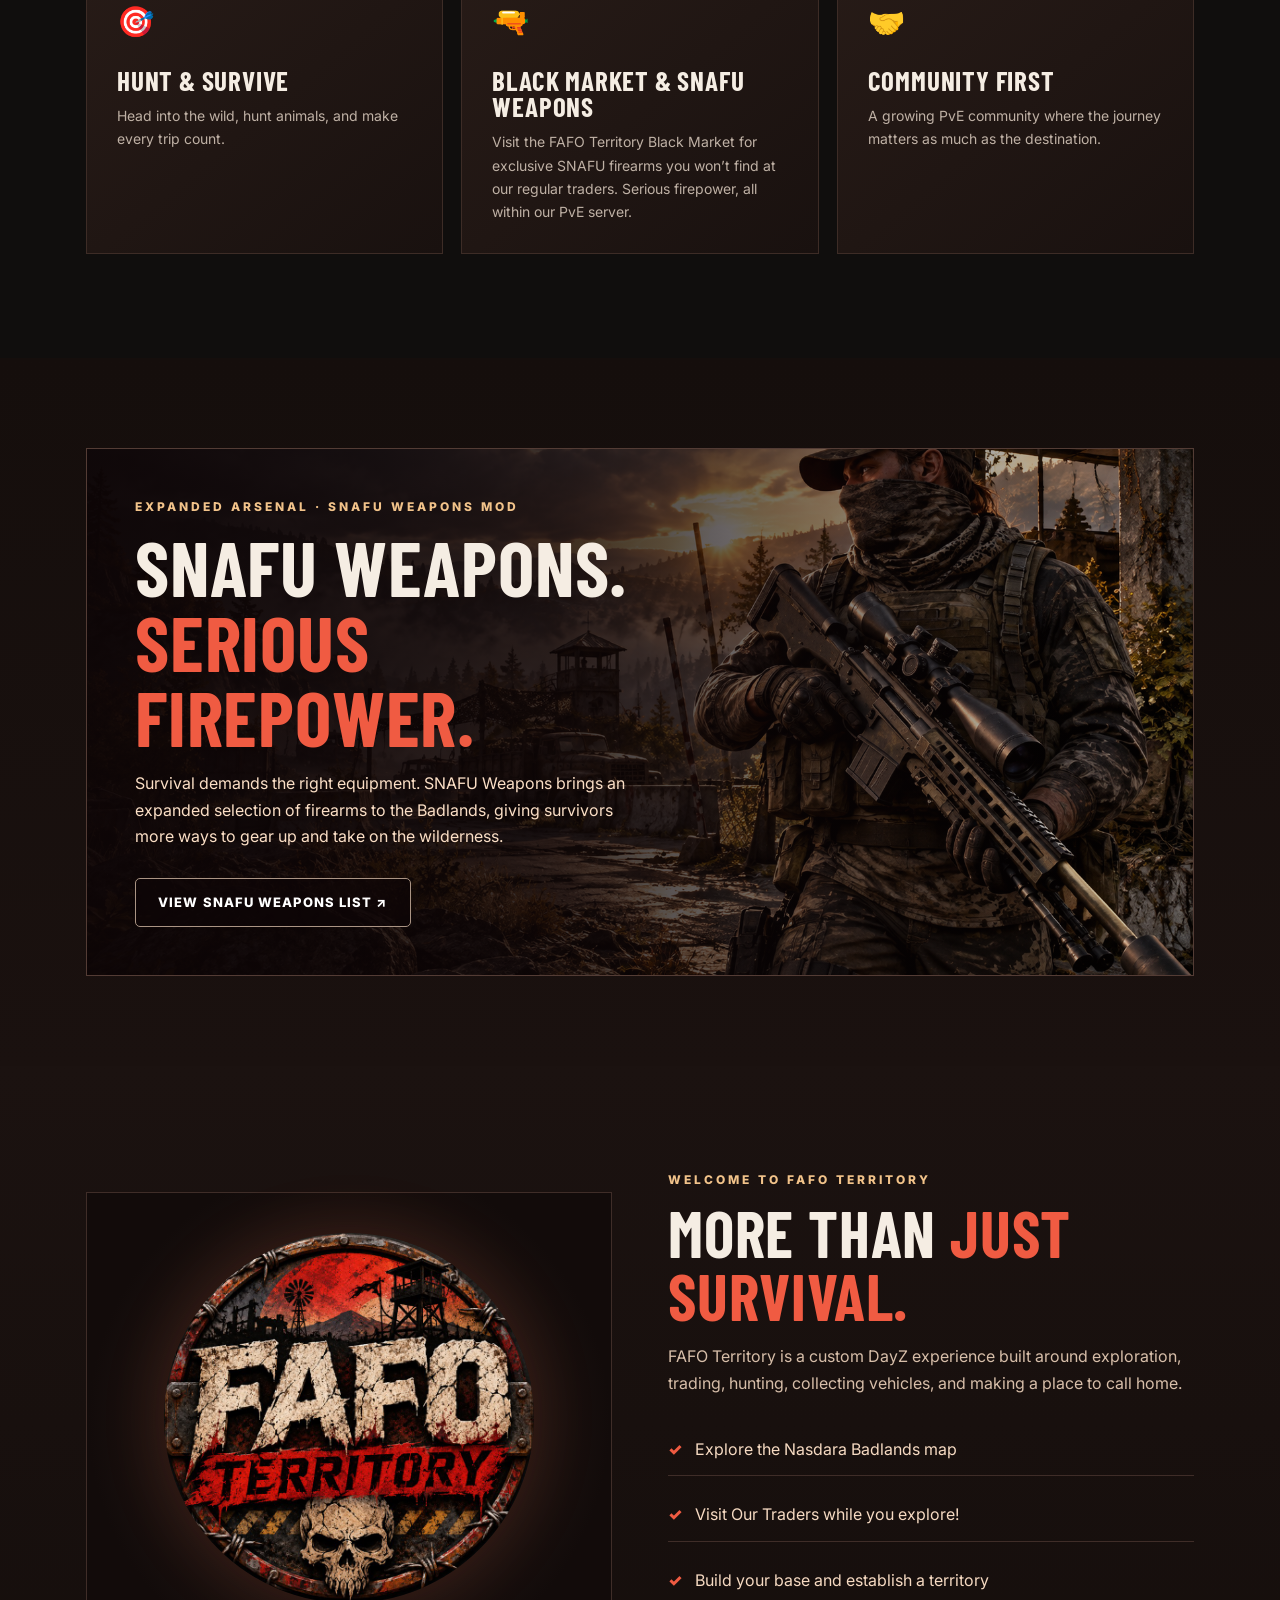
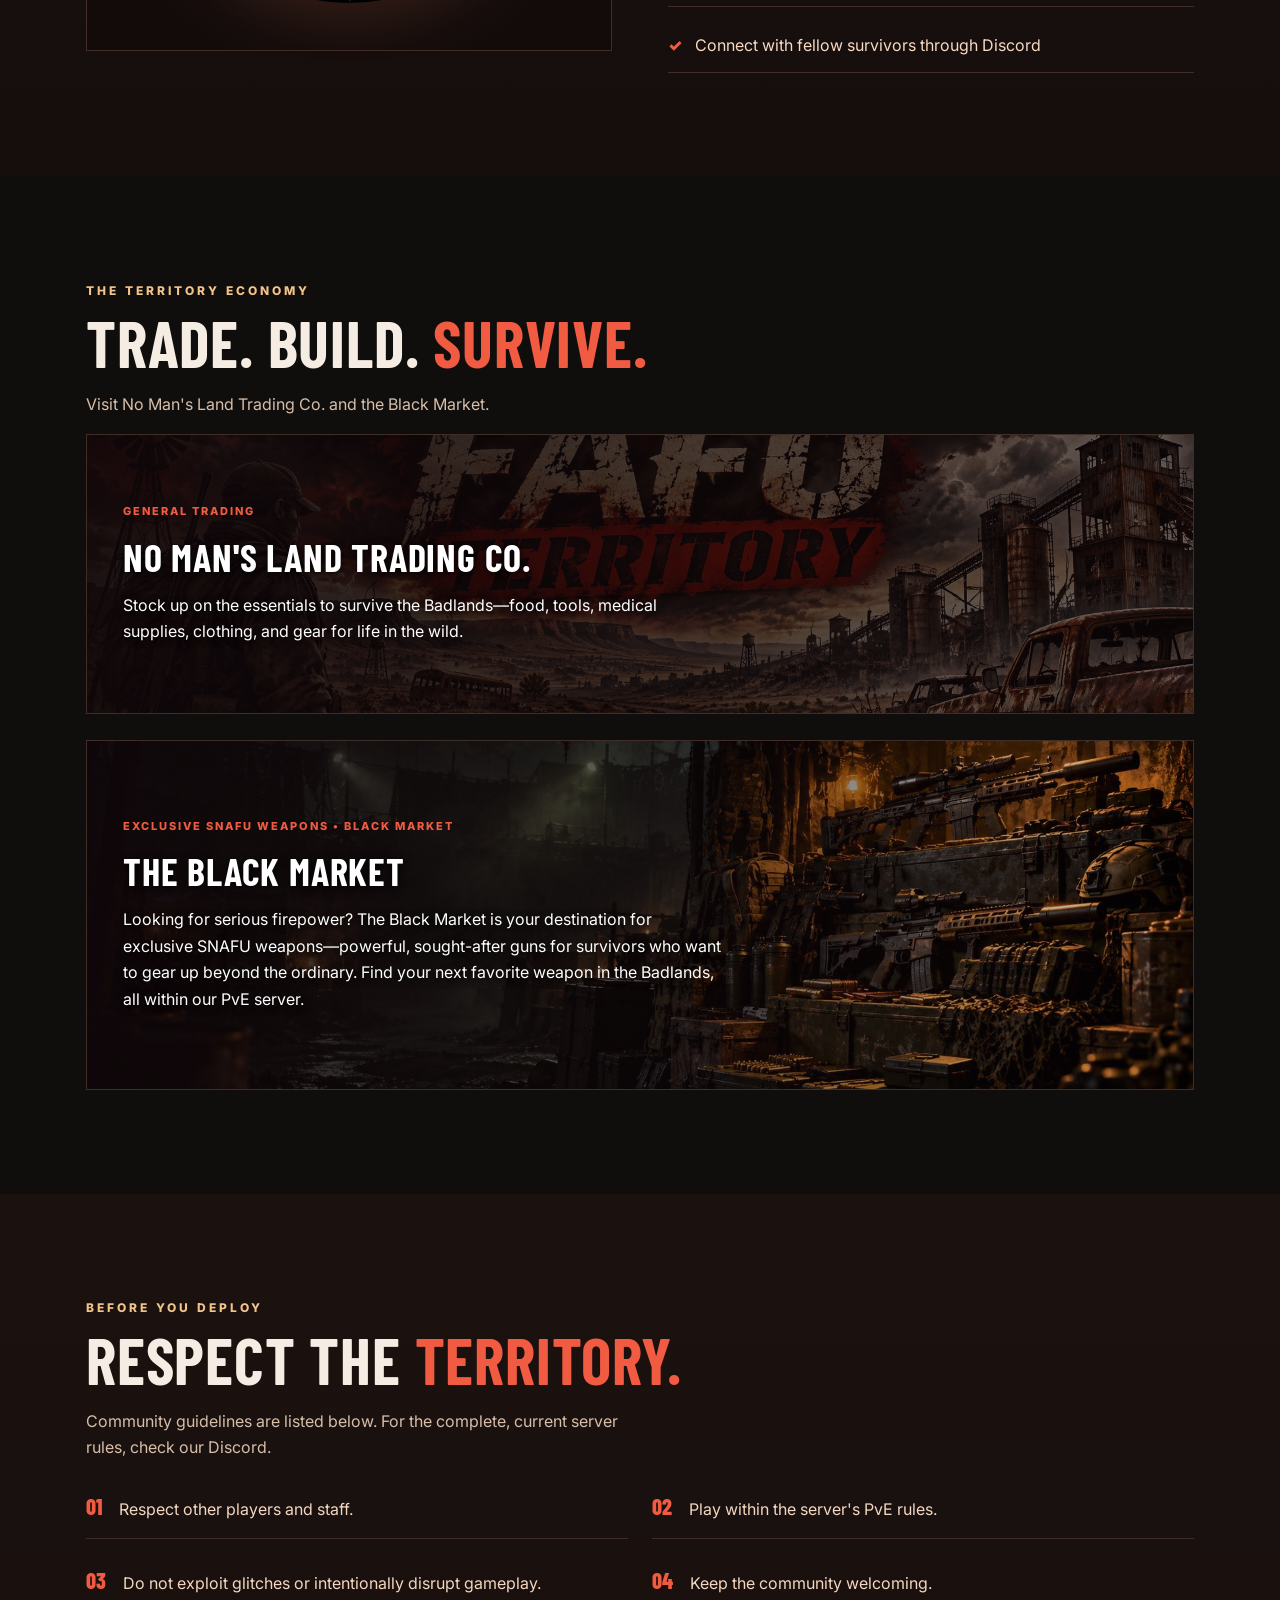
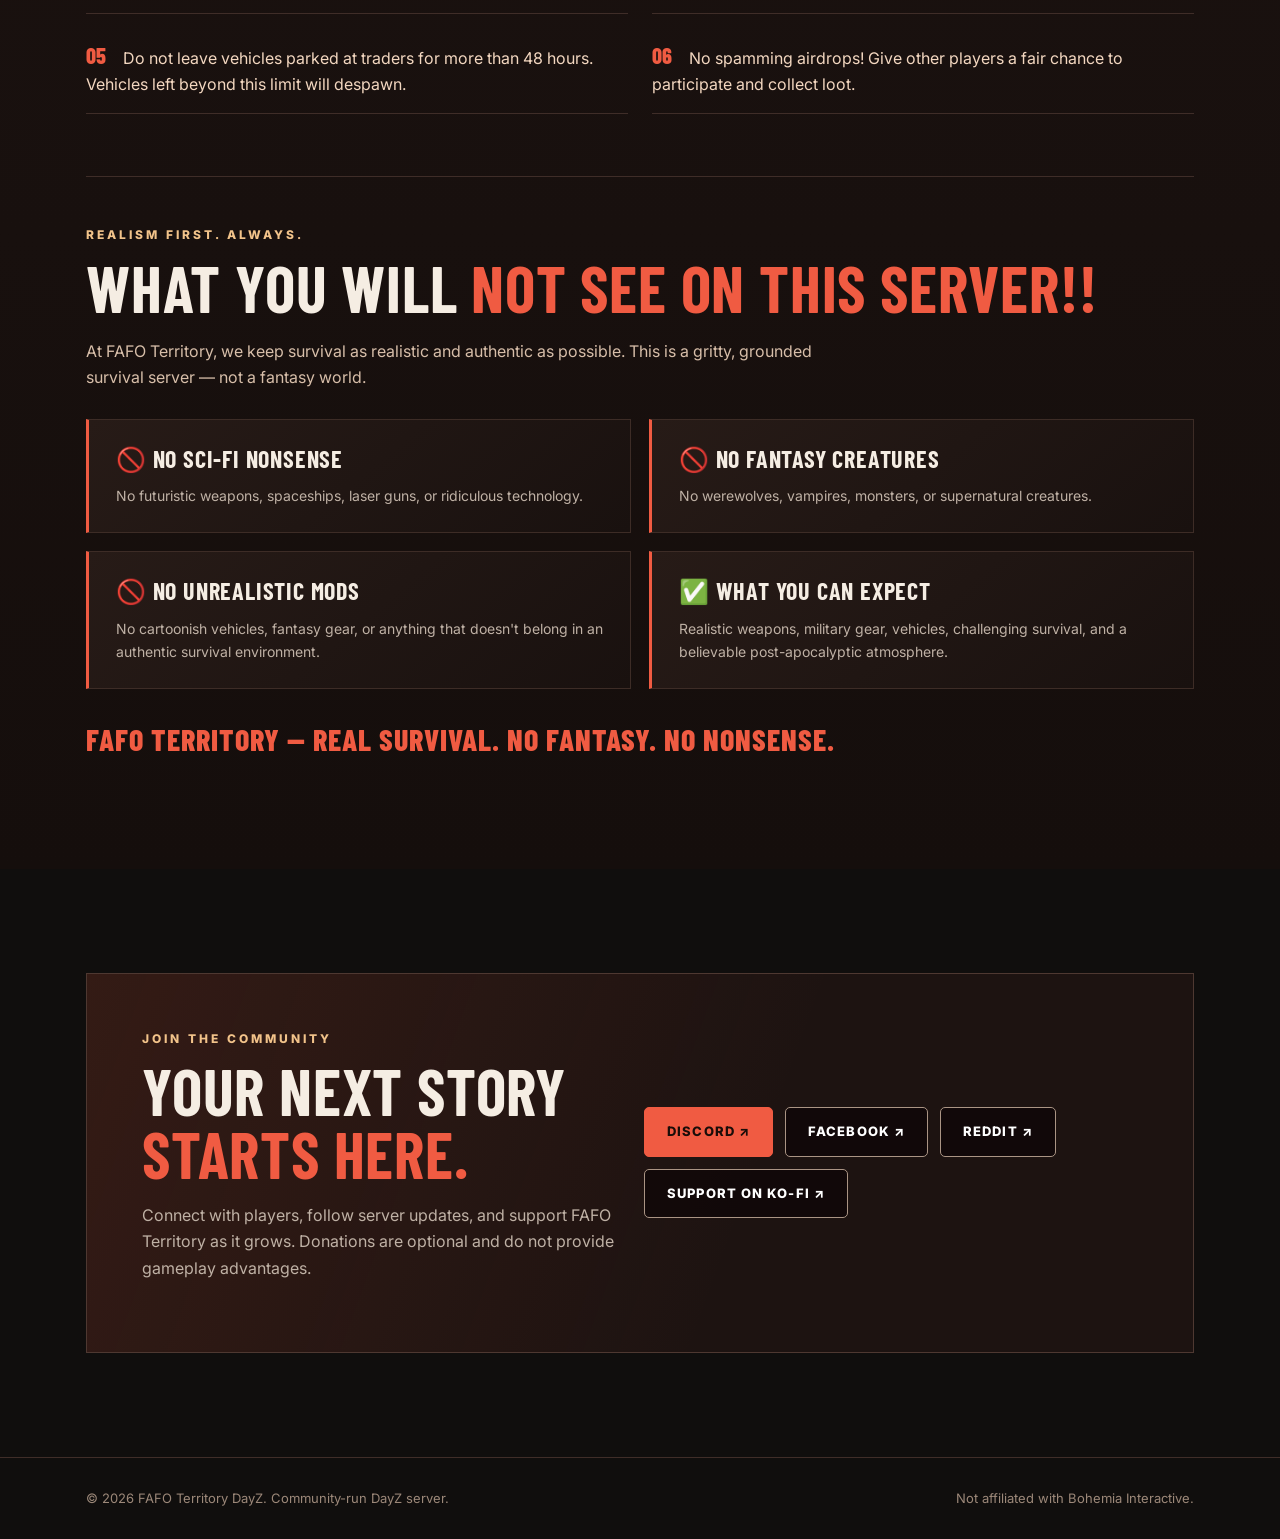
==== commit 9efc88e4: "Remove Badlands from server description" ====
--- a/index.html
+++ b/index.html
@@ -4,7 +4,7 @@
   <meta charset="utf-8">
   <meta name="viewport" content="width=device-width, initial-scale=1">
   <meta name="theme-color" content="#100e0d">
-  <meta name="description" content="FAFO Territory — a custom Badlands PvE DayZ survival server featuring trading, vehicles, base building, hunting, and a growing community.">
+  <meta name="description" content="FAFO Territory — a custom PvE DayZ survival server featuring trading, vehicles, base building, hunting, and a growing community.">
   <title>FAFO Territory | DayZ PvE Survival</title>
   <link rel="icon" type="image/jpeg" href="/fafo-logo.jpg">
   <link rel="preconnect" href="https://fonts.googleapis.com">
@@ -53,7 +53,7 @@
 <body>
 <header class="topbar"><div class="wrap nav"><a class="brand" href="#home"><img src="fafo-logo.jpg" alt="FAFO Territory logo"><span>FAFO <em>TERRITORY</em></span></a><button class="menu" id="menu" aria-label="Toggle navigation" aria-expanded="false">☰</button><nav class="links" id="links" aria-label="Main navigation"><a href="#about">About</a><a href="#features">Features</a><a href="#traders">Traders</a><a href="#rules">Rules</a><a href="/recruitment.html">Recruitment Contest</a><a href="#community">Community</a><a class="pill" href="#community">Join the Territory ↗</a></nav></div><div class="vote-strip" aria-label="Vote for FAFO Territory on DZPage"><div class="wrap vote-inner"><div class="vote-intro"><strong>Support FAFO Territory</strong><span>Help more survivors discover our server. Vote on DZPage.</span></div><a class="vote-badge" href="https://dzpage.com/en/server-list/us-texas-badlands-pve-pvp-zone-ai-trader-78ab1d?vote=1" target="_blank" rel="noopener noreferrer" aria-label="FAFO Territory DZPage listing — vote now"><img src="https://dzpage.com/api/serverlist/us-texas-badlands-pve-pvp-zone-ai-trader-78ab1d/badge" alt="[US] FAFO TERRITORY | PvE + PvP Zone | AI | Traders | SNAFU" width="468" height="60" loading="lazy"></a><a class="pill vote-button" href="https://dzpage.com/en/server-list/us-texas-badlands-pve-pvp-zone-ai-trader-78ab1d?vote=1" target="_blank" rel="noopener noreferrer">VOTE FOR US ↗</a></div></div></header>
 <main>
-<section class="hero" id="home"><img class="hero-banner" src="fafo-cover.jpg" alt="FAFO Territory wasteland banner"><div class="wrap hero-content"><div class="eyebrow">DayZ PC · PvE Survival · Badlands</div><h1>FUCK AROUND <span>AND FIND OUT.</span></h1><p>A custom Badlands PvE DayZ survival server featuring trading, vehicles, base building, hunting, and a growing community.</p><div class="actions"><a class="button" href="#community">Join our community ↗</a><a class="button secondary" href="#features">Explore the server ↓</a></div><div class="stats"><div><strong>PvE</strong><small>Survival</small></div><div><strong>Nasdara</strong><small>Badlands Map</small></div><div><strong>PC</strong><small>DayZ Server</small></div></div></div></section>
+<section class="hero" id="home"><img class="hero-banner" src="fafo-cover.jpg" alt="FAFO Territory wasteland banner"><div class="wrap hero-content"><div class="eyebrow">DayZ PC · PvE Survival · Badlands</div><h1>FUCK AROUND <span>AND FIND OUT.</span></h1><p>A custom PvE DayZ survival server featuring trading, vehicles, base building, hunting, and a growing community.</p><div class="actions"><a class="button" href="#community">Join our community ↗</a><a class="button secondary" href="#features">Explore the server ↓</a></div><div class="stats"><div><strong>PvE</strong><small>Survival</small></div><div><strong>Nasdara</strong><small>Badlands Map</small></div><div><strong>PC</strong><small>DayZ Server</small></div></div></div></section>
 <section class="section" id="features"><div class="wrap"><div class="sectionhead"><div><div class="eyebrow">The FAFO Experience</div><h2>BUILT FOR <span>SURVIVORS.</span></h2></div><p>Build a home, collect your dream rides, and make your own story in the Badlands.</p></div><div class="grid"><article class="feature"><span class="symbol">🏕️</span><h3>BASE BUILDING</h3><p>Settle down, claim your territory, and make a home in the wasteland.</p></article><article class="feature"><span class="symbol">🚙</span><h3>CUSTOM VEHICLES</h3><p>Discover custom rides and build out your collection.</p></article><article class="feature"><span class="symbol">💵</span><h3>PLAYER ECONOMY</h3><p>Trade supplies, gear, and useful items with in-game traders.</p></article><article class="feature"><span class="symbol">🎯</span><h3>HUNT & SURVIVE</h3><p>Head into the wild, hunt animals, and make every trip count.</p></article><article class="feature"><span class="symbol">🔫</span><h3>BLACK MARKET &amp; SNAFU WEAPONS</h3><p>Visit the FAFO Territory Black Market for exclusive SNAFU firearms you won’t find at our regular traders. Serious firepower, all within our PvE server.</p></article><article class="feature"><span class="symbol">🤝</span><h3>COMMUNITY FIRST</h3><p>A growing PvE community where the journey matters as much as the destination.</p></article></div></div></section>
 <section class="snafu-section" id="snafu"><div class="wrap"><div class="snafu-showcase"><div class="snafu-copy"><div class="eyebrow">Expanded Arsenal · SNAFU Weapons Mod</div><h2>SNAFU WEAPONS.<br><span>SERIOUS FIREPOWER.</span></h2><p>Survival demands the right equipment. SNAFU Weapons brings an expanded selection of firearms to the Badlands, giving survivors more ways to gear up and take on the wilderness.</p><button class="button secondary" type="button" id="open-snafu">View SNAFU Weapons List ↗</button></div></div></div></section>
 <dialog id="snafu-dialog" class="snafu-dialog" aria-labelledby="snafu-dialog-title"><div class="snafu-dialog-inner"><button class="snafu-close" id="close-snafu" type="button" aria-label="Close weapon list">×</button><div class="eyebrow">FAFO Territory · Custom Weapons</div><h2 id="snafu-dialog-title">SNAFU <span>WEAPONS LIST</span></h2><p class="lead">Weapons found in our custom loot configuration, grouped by model. Color and configuration variants are combined for easier browsing. Individual spawn rates and trader availability may vary.</p><div class="snafu-categories"><details class="snafu-category"><summary><span>Sniper &amp; Precision Rifles <small>(25)</small></span><span class="snafu-chevron" aria-hidden="true">⌄</span></summary><ul class="snafu-weapon-list"><li>Barrett M82</li><li>CheyTac M200 (standard, tan, green, snow, suppressed variants)</li><li>AWM</li><li>AS50</li><li>AX50</li><li>M700</li><li>M24</li><li>M48</li><li>M76</li><li>M96</li><li>M98B (six finishes)</li><li>M300 (black, green, tan)</li><li>FR-F2</li><li>DVL-10 M2</li><li>GM6 Lynx</li><li>Kivaari (four finishes)</li><li>ORSIS T-5000 (three finishes)</li><li>Tac-21</li><li>VSSK</li><li>Alligator</li><li>Springfield</li><li>SRS A2</li><li>SR-25</li><li>KAC</li><li>M110 (black, green, tan)</li></ul></details><details class="snafu-category"><summary><span>Assault Rifles &amp; Carbines <small>(37)</small></span><span class="snafu-chevron" aria-hidden="true">⌄</span></summary><ul class="snafu-weapon-list"><li>ACR</li><li>HK416 (two file variants)</li><li>HK417</li><li>M4A1</li><li>M4 6933</li><li>MK18</li><li>SCAR</li><li>SCAR-H (five finishes)</li><li>SG550</li><li>IA2</li><li>AEK-545</li><li>AK-103A</li><li>AK-12A</li><li>AK-19</li><li>AK-308</li><li>ADAR Modular 16</li><li>AR-15 Modular 16</li><li>AR-15 SPR (black, tan)</li><li>G-ADAR</li><li>LVOA 5.56</li><li>CZ 805</li><li>M4 .300 AAC (four configurations)</li><li>M4 5.56 Modular (14, 16)</li><li>MAR-10</li><li>MK47 (10, 16)</li><li>Saint</li><li>Saint 5.56</li><li>SA58</li><li>Modified SA58</li><li>FAMAS</li><li>AUG (standard, black)</li><li>Honey Badger (black, tan)</li><li>TAR-21 (three finishes)</li><li>SA80</li><li>SR-3 Vikhr</li><li>Gevar (four finishes)</li><li>CALI</li></ul></details><details class="snafu-category"><summary><span>Battle, Hunting &amp; Marksman Rifles <small>(10)</small></span><span class="snafu-chevron" aria-hidden="true">⌄</span></summary><ul class="snafu-weapon-list"><li>M1 Garand</li><li>M14</li><li>M1A (black, green, tan)</li><li>MK12</li><li>RSASS (three finishes)</li><li>SKS</li><li>VEPR</li><li>Marlin 1895</li><li>M1918A2</li><li>Ash-12</li></ul></details><details class="snafu-category"><summary><span>Submachine Guns &amp; PDWs <small>(17)</small></span><span class="snafu-chevron" aria-hidden="true">⌄</span></summary><ul class="snafu-weapon-list"><li>MP7</li><li>Vityaz</li><li>Agram</li><li>MP9</li><li>MPX</li><li>PDW .45 ACP</li><li>PDW 9mm</li><li>P90</li><li>PPSh</li><li>PPSKN</li><li>Sten</li><li>Thompson Mk2</li><li>Uzi</li><li>Vector .45 ACP</li><li>Vector 9mm</li><li>KH9</li><li>Tec-9</li></ul></details><details class="snafu-category"><summary><span>Shotguns <small>(8)</small></span><span class="snafu-chevron" aria-hidden="true">⌄</span></summary><ul class="snafu-weapon-list"><li>AA-12</li><li>Auto Shotgun</li><li>M870</li><li>Trench Gun</li><li>SPAS-12</li><li>VR80</li><li>Benelli M4</li><li>TP-82S</li></ul></details><details class="snafu-category"><summary><span>Machine Guns &amp; Heavy Weapons <small>(5)</small></span><span class="snafu-chevron" aria-hidden="true">⌄</span></summary><ul class="snafu-weapon-list"><li>M249</li><li>PKP (black variants)</li><li>RPK-16 (black, green, tan)</li><li>RPD</li><li>U100</li></ul></details><details class="snafu-category"><summary><span>Pistols &amp; Revolvers <small>(10)</small></span><span class="snafu-chevron" aria-hidden="true">⌄</span></summary><ul class="snafu-weapon-list"><li>Glock 19</li><li>M9</li><li>MP-443</li><li>USP</li><li>Fort-12</li><li>APS</li><li>Chiappa Rhino</li><li>Magnum 500</li><li>Smith &amp; Wesson M629</li><li>PL-14</li></ul></details><div class="snafu-attachment-heading"><h3>WEAPON <span>ATTACHMENTS &amp; ACCESSORIES</span></h3><p>Accessory families from the custom loot configuration. Variant colors and magazine sizes are grouped for readability.</p></div><div class="snafu-categories"><details class="snafu-category"><summary><span>Optics & Sights</span><span class="snafu-chevron" aria-hidden="true">⌄</span></summary><ul class="snafu-weapon-list snafu-attachment-list"><li>Aimpoint ACO &amp</li><li>M5</li><li>EOTech EXPS3</li><li>Elcan</li><li>Kahles</li><li>Leupold Mark 8</li><li>Nightforce</li><li>Tango6T (Black, Snow, Tan, Wood)</li><li>Trijicon &amp</li><li>Trijicon Docter</li><li>Walther</li><li>Docter</li><li>Kobra</li><li>Hunting Optics</li><li>AK Hunting Optic</li><li>M14 Optic</li><li>IRONMOD Optic</li><li>M84 Optic</li><li>AK, Hunting &amp</li><li>Rifle-specific sight variants</li></ul></details><details class="snafu-category"><summary><span>Suppressors & Muzzle Devices</span><span class="snafu-chevron" aria-hidden="true">⌄</span></summary><ul class="snafu-weapon-list snafu-attachment-list"><li>.408 suppressor</li><li>.50 BMG suppressors (5 variants)</li><li>Agram suppressor</li><li>MPX suppressor</li><li>Normalized &amp</li><li>Standardized suppressors (Black, Green)</li><li>Long Normalized &amp</li><li>Standardized suppressors (Black, Green)</li><li>SCAR-H silencers</li><li>Gevar suppressors (Green, Tan)</li><li>SR-25 suppressor</li><li>SR-3 Vikhr suppressor</li><li>Kivaari .338 suppressor</li><li>AR-15 SPR suppressors</li><li>AK19 &amp</li><li>AK308 muzzle devices</li><li>MK47 muzzle device</li><li>Other custom muzzle devices</li></ul></details><details class="snafu-category"><summary><span>Magazines</span><span class="snafu-chevron" aria-hidden="true">⌄</span></summary><ul class="snafu-weapon-list snafu-attachment-list"><li>AA-12</li><li>Agram</li><li>AK103, AK12, AK308</li><li>AS50</li><li>AWM</li><li>Barrett M82</li><li>M110, M200, M249, M700, M76</li><li>HK416, HK417</li><li>SG550</li><li>VEPR</li><li>Vityaz</li><li>SA58 drum &amp</li><li>FAL 50-round</li><li>SCAR-H (25/100-round, color variants)</li><li>M14</li><li>M1918A2</li><li>MP9</li><li>MPX</li><li>PDW .45 &amp</li><li>9mm</li><li>RPK-16</li><li>PKP</li><li>SKS (10/30-round)</li><li>SR25</li><li>SR-3 Vikhr</li><li>U100</li><li>AR-15 SPR (30/40/60/100-round)</li><li>Honey Badger</li><li>Vector (.45/9mm)</li><li>RSASS</li><li>T5000</li><li>M98B</li><li>M24</li><li>Benelli/VR80</li><li>Fort-12</li><li>Glock/M9/MP443/USP</li><li>and other weapon-specific magazines</li></ul></details><details class="snafu-category"><summary><span>Stocks, Grips & Handguards</span><span class="snafu-chevron" aria-hidden="true">⌄</span></summary><ul class="snafu-weapon-list snafu-attachment-list"><li>AK AR &amp</li><li>AK19 stocks</li><li>SA58 stocks and foregrip</li><li>M249 stock &amp</li><li>grip</li><li>M4SS, MK47, MOE, PRS Gen3, SBA, SCQR, UBR and SADAR stocks</li><li>SR-3 stock &amp</li><li>grip</li><li>AFG 02 (Black, OD, Tan)</li><li>FGCR &amp</li><li>FGKAC grips</li><li>Colt A2 &amp</li><li>tactical pistol grips</li><li>MPX grip</li><li>SCAR AFG</li><li>AK, LVOA, MK47, SR-3, MCMR and M-LOK handguards</li></ul></details><details class="snafu-category"><summary><span>Bipods, Mounts & Accessories</span><span class="snafu-chevron" aria-hidden="true">⌄</span></summary><ul class="snafu-weapon-list snafu-attachment-list"><li>Atlas, standard &amp</li><li>modular bipods</li><li>M249 bipod</li><li>PKP bipods</li><li>VSSK bipod</li><li>AK, Hunting and Mosin mount bases</li><li>SKS bayonet</li><li>PEQ1 laser</li><li>Universal Light</li><li>M1 Garand bayonet &amp</li><li>flash hider</li></ul></details></div></div></div></dialog>
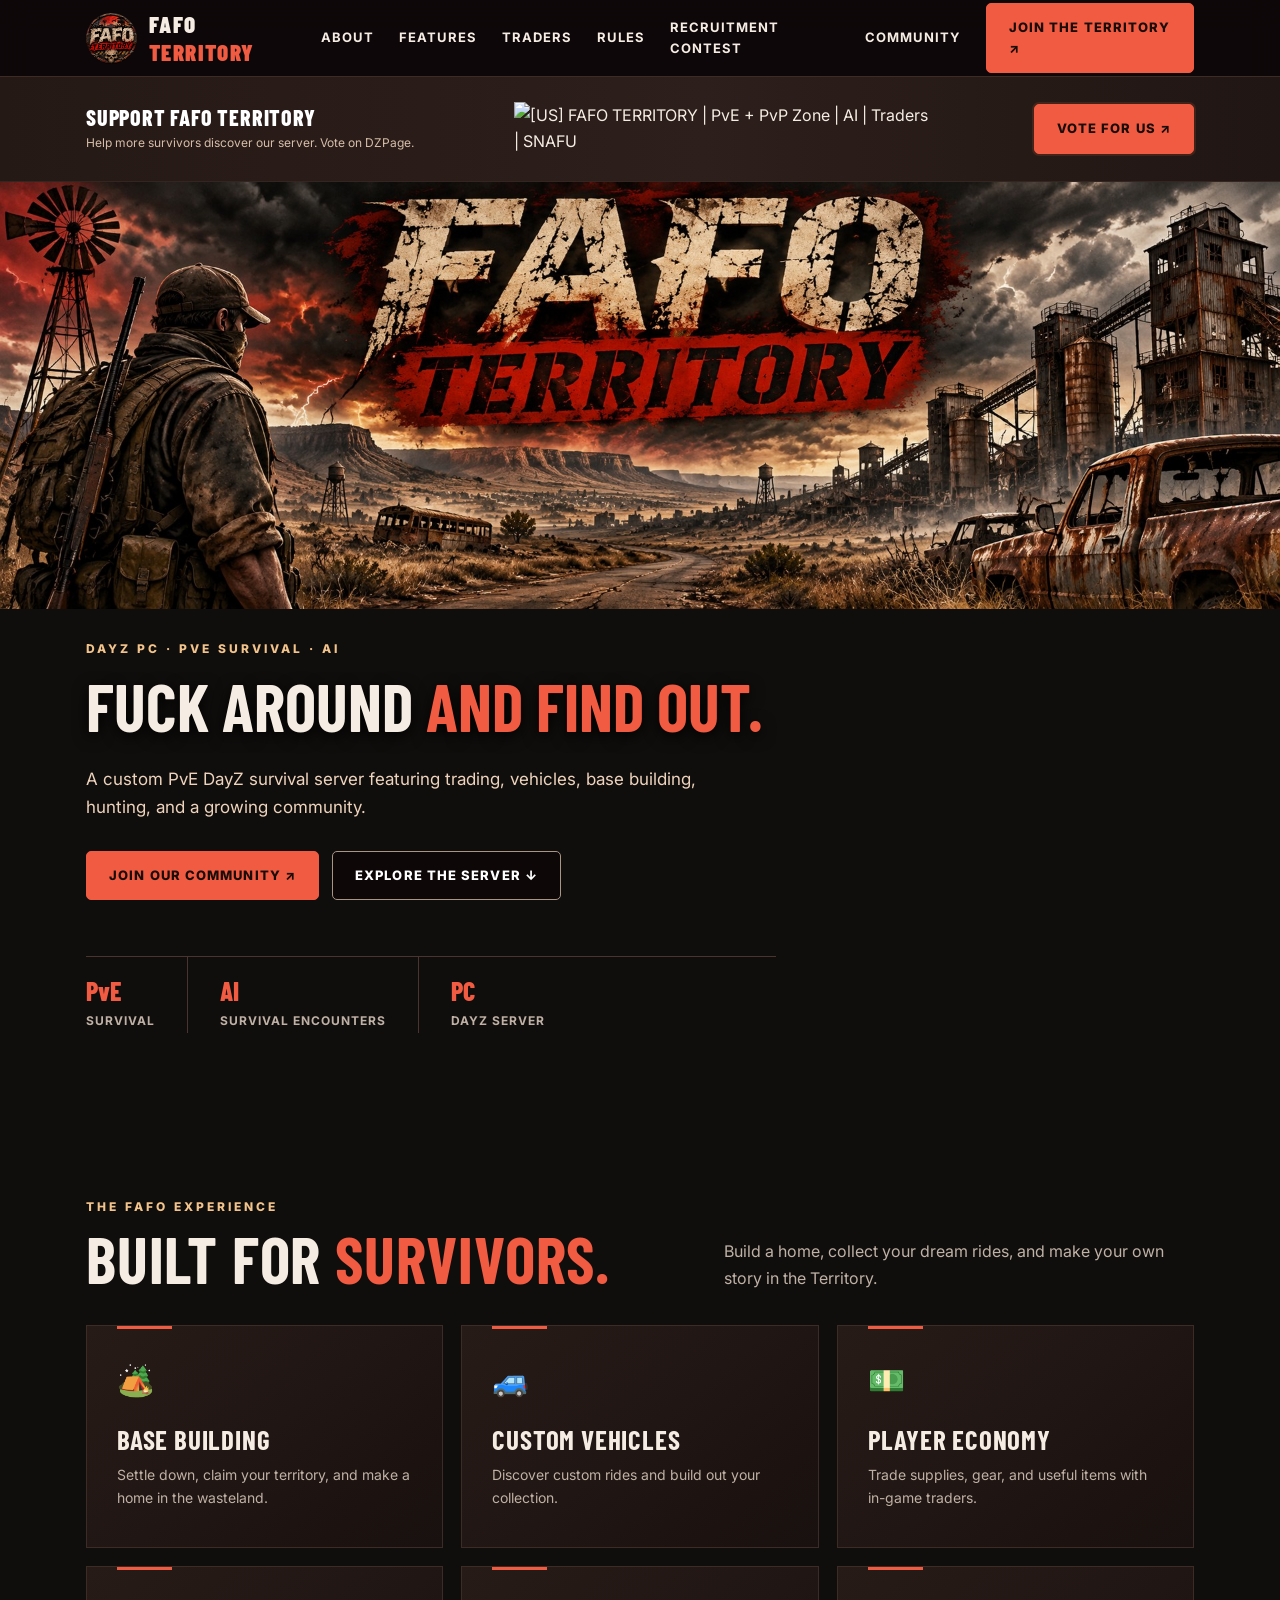
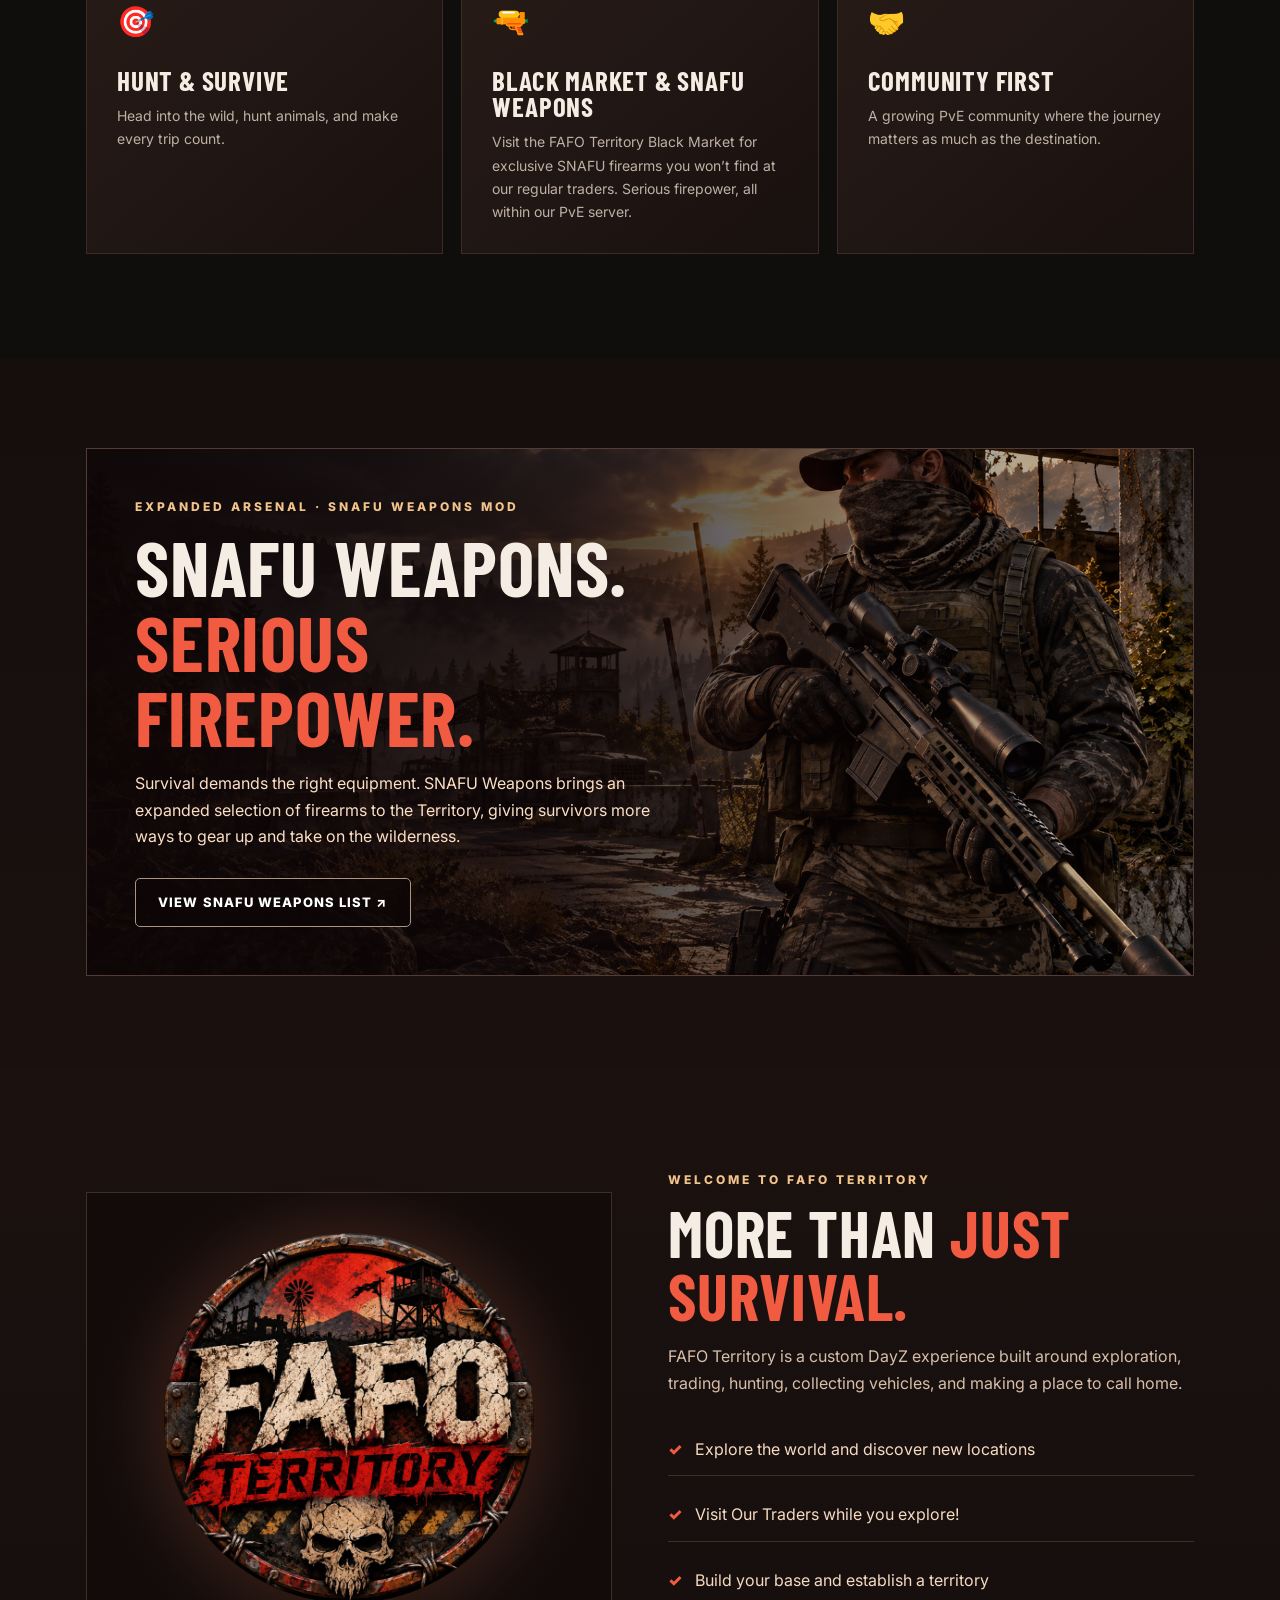
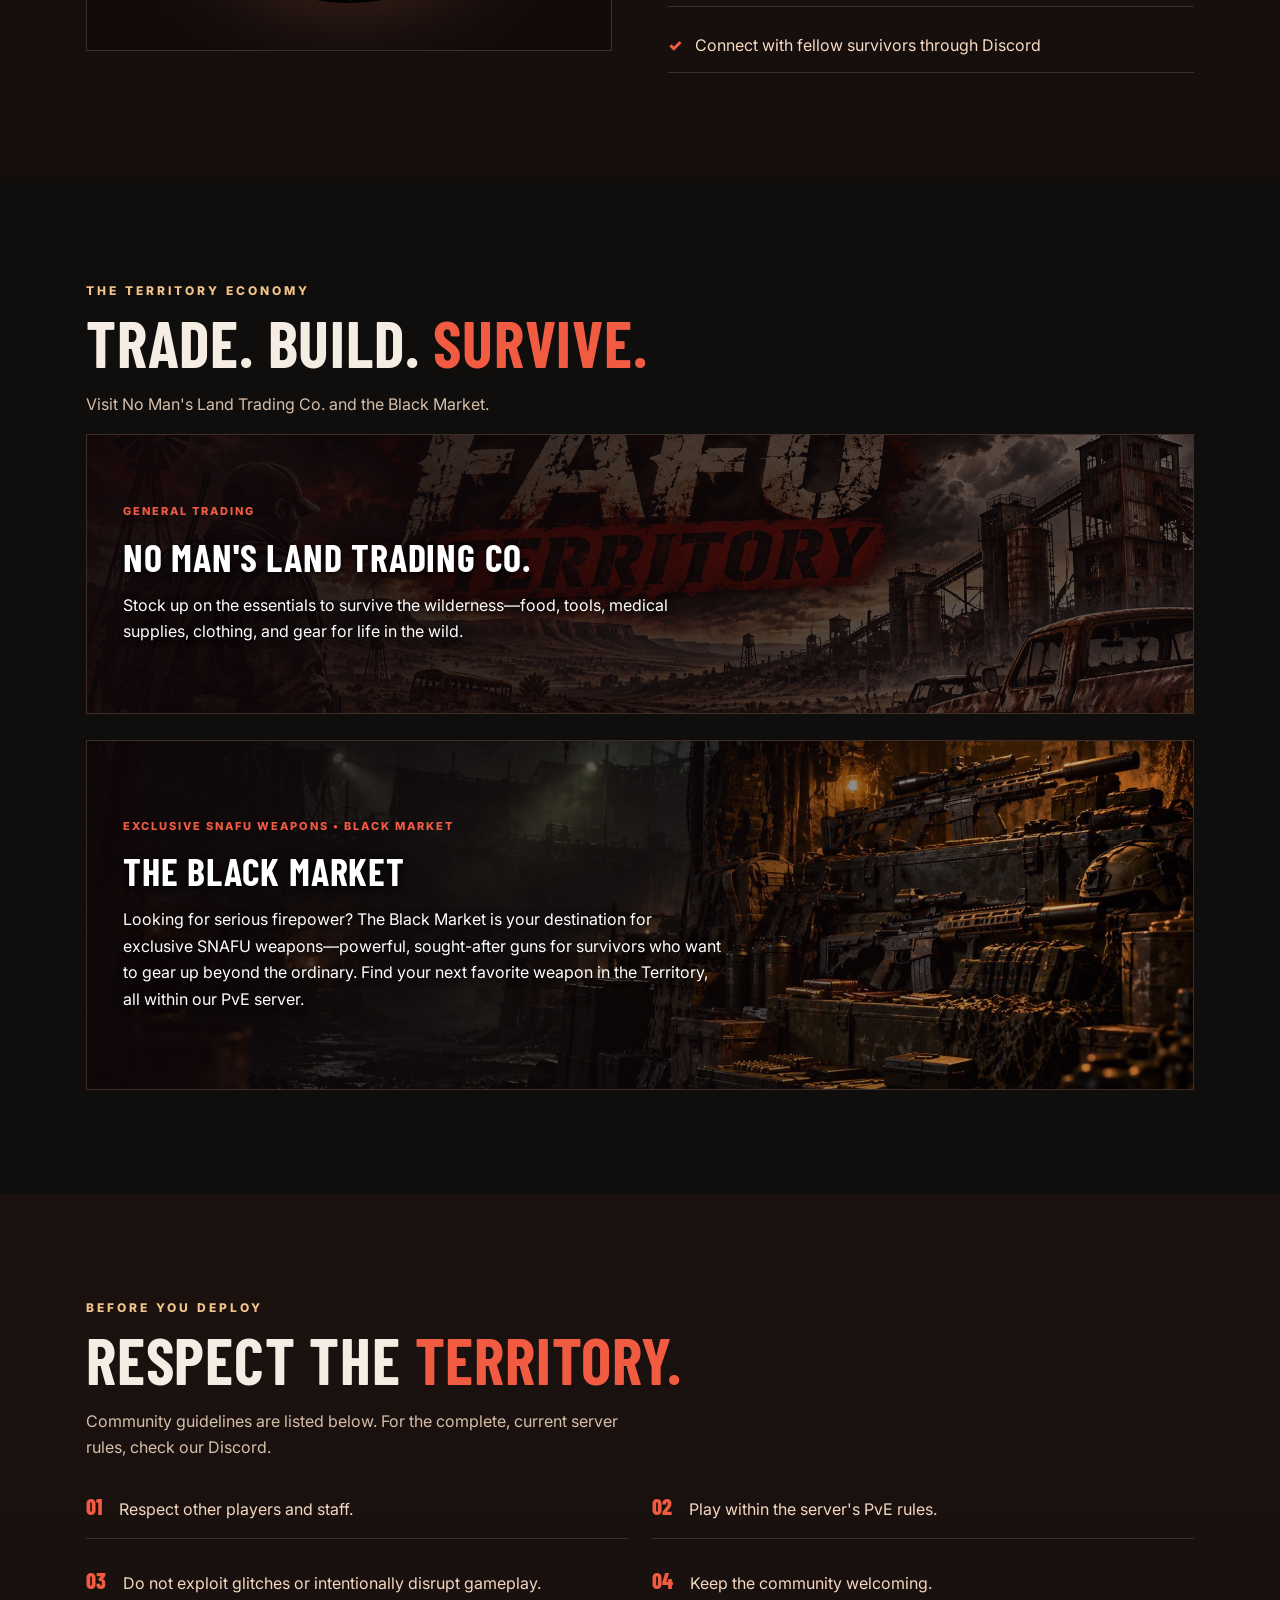
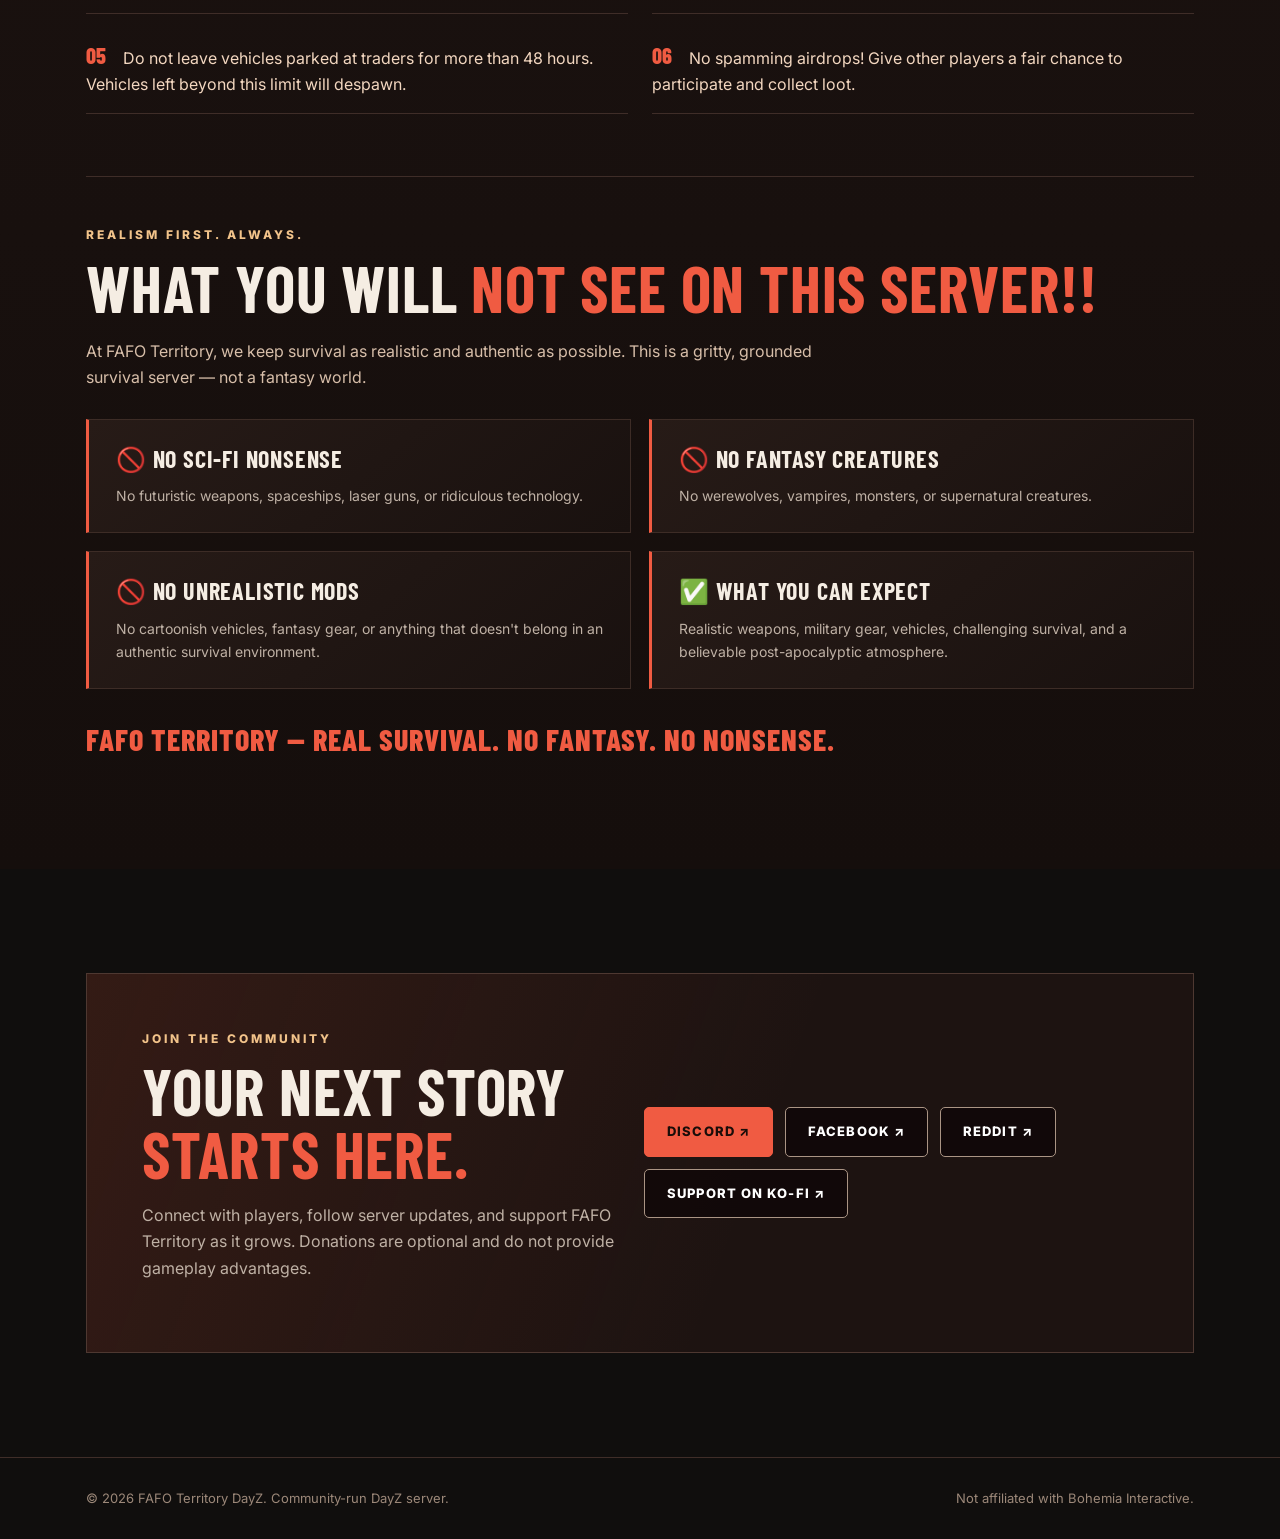
==== commit 7640d388: "Make FAFO Territory map-independent" ====
--- a/index.html
+++ b/index.html
@@ -53,12 +53,12 @@
 <body>
 <header class="topbar"><div class="wrap nav"><a class="brand" href="#home"><img src="fafo-logo.jpg" alt="FAFO Territory logo"><span>FAFO <em>TERRITORY</em></span></a><button class="menu" id="menu" aria-label="Toggle navigation" aria-expanded="false">☰</button><nav class="links" id="links" aria-label="Main navigation"><a href="#about">About</a><a href="#features">Features</a><a href="#traders">Traders</a><a href="#rules">Rules</a><a href="/recruitment.html">Recruitment Contest</a><a href="#community">Community</a><a class="pill" href="#community">Join the Territory ↗</a></nav></div><div class="vote-strip" aria-label="Vote for FAFO Territory on DZPage"><div class="wrap vote-inner"><div class="vote-intro"><strong>Support FAFO Territory</strong><span>Help more survivors discover our server. Vote on DZPage.</span></div><a class="vote-badge" href="https://dzpage.com/en/server-list/us-texas-badlands-pve-pvp-zone-ai-trader-78ab1d?vote=1" target="_blank" rel="noopener noreferrer" aria-label="FAFO Territory DZPage listing — vote now"><img src="https://dzpage.com/api/serverlist/us-texas-badlands-pve-pvp-zone-ai-trader-78ab1d/badge" alt="[US] FAFO TERRITORY | PvE + PvP Zone | AI | Traders | SNAFU" width="468" height="60" loading="lazy"></a><a class="pill vote-button" href="https://dzpage.com/en/server-list/us-texas-badlands-pve-pvp-zone-ai-trader-78ab1d?vote=1" target="_blank" rel="noopener noreferrer">VOTE FOR US ↗</a></div></div></header>
 <main>
-<section class="hero" id="home"><img class="hero-banner" src="fafo-cover.jpg" alt="FAFO Territory wasteland banner"><div class="wrap hero-content"><div class="eyebrow">DayZ PC · PvE Survival · Badlands</div><h1>FUCK AROUND <span>AND FIND OUT.</span></h1><p>A custom PvE DayZ survival server featuring trading, vehicles, base building, hunting, and a growing community.</p><div class="actions"><a class="button" href="#community">Join our community ↗</a><a class="button secondary" href="#features">Explore the server ↓</a></div><div class="stats"><div><strong>PvE</strong><small>Survival</small></div><div><strong>Nasdara</strong><small>Badlands Map</small></div><div><strong>PC</strong><small>DayZ Server</small></div></div></div></section>
-<section class="section" id="features"><div class="wrap"><div class="sectionhead"><div><div class="eyebrow">The FAFO Experience</div><h2>BUILT FOR <span>SURVIVORS.</span></h2></div><p>Build a home, collect your dream rides, and make your own story in the Badlands.</p></div><div class="grid"><article class="feature"><span class="symbol">🏕️</span><h3>BASE BUILDING</h3><p>Settle down, claim your territory, and make a home in the wasteland.</p></article><article class="feature"><span class="symbol">🚙</span><h3>CUSTOM VEHICLES</h3><p>Discover custom rides and build out your collection.</p></article><article class="feature"><span class="symbol">💵</span><h3>PLAYER ECONOMY</h3><p>Trade supplies, gear, and useful items with in-game traders.</p></article><article class="feature"><span class="symbol">🎯</span><h3>HUNT & SURVIVE</h3><p>Head into the wild, hunt animals, and make every trip count.</p></article><article class="feature"><span class="symbol">🔫</span><h3>BLACK MARKET &amp; SNAFU WEAPONS</h3><p>Visit the FAFO Territory Black Market for exclusive SNAFU firearms you won’t find at our regular traders. Serious firepower, all within our PvE server.</p></article><article class="feature"><span class="symbol">🤝</span><h3>COMMUNITY FIRST</h3><p>A growing PvE community where the journey matters as much as the destination.</p></article></div></div></section>
-<section class="snafu-section" id="snafu"><div class="wrap"><div class="snafu-showcase"><div class="snafu-copy"><div class="eyebrow">Expanded Arsenal · SNAFU Weapons Mod</div><h2>SNAFU WEAPONS.<br><span>SERIOUS FIREPOWER.</span></h2><p>Survival demands the right equipment. SNAFU Weapons brings an expanded selection of firearms to the Badlands, giving survivors more ways to gear up and take on the wilderness.</p><button class="button secondary" type="button" id="open-snafu">View SNAFU Weapons List ↗</button></div></div></div></section>
+<section class="hero" id="home"><img class="hero-banner" src="fafo-cover.jpg" alt="FAFO Territory wasteland banner"><div class="wrap hero-content"><div class="eyebrow">DayZ PC · PvE Survival · AI</div><h1>FUCK AROUND <span>AND FIND OUT.</span></h1><p>A custom PvE DayZ survival server featuring trading, vehicles, base building, hunting, and a growing community.</p><div class="actions"><a class="button" href="#community">Join our community ↗</a><a class="button secondary" href="#features">Explore the server ↓</a></div><div class="stats"><div><strong>PvE</strong><small>Survival</small></div><div><strong>AI</strong><small>Survival Encounters</small></div><div><strong>PC</strong><small>DayZ Server</small></div></div></div></section>
+<section class="section" id="features"><div class="wrap"><div class="sectionhead"><div><div class="eyebrow">The FAFO Experience</div><h2>BUILT FOR <span>SURVIVORS.</span></h2></div><p>Build a home, collect your dream rides, and make your own story in the Territory.</p></div><div class="grid"><article class="feature"><span class="symbol">🏕️</span><h3>BASE BUILDING</h3><p>Settle down, claim your territory, and make a home in the wasteland.</p></article><article class="feature"><span class="symbol">🚙</span><h3>CUSTOM VEHICLES</h3><p>Discover custom rides and build out your collection.</p></article><article class="feature"><span class="symbol">💵</span><h3>PLAYER ECONOMY</h3><p>Trade supplies, gear, and useful items with in-game traders.</p></article><article class="feature"><span class="symbol">🎯</span><h3>HUNT & SURVIVE</h3><p>Head into the wild, hunt animals, and make every trip count.</p></article><article class="feature"><span class="symbol">🔫</span><h3>BLACK MARKET &amp; SNAFU WEAPONS</h3><p>Visit the FAFO Territory Black Market for exclusive SNAFU firearms you won’t find at our regular traders. Serious firepower, all within our PvE server.</p></article><article class="feature"><span class="symbol">🤝</span><h3>COMMUNITY FIRST</h3><p>A growing PvE community where the journey matters as much as the destination.</p></article></div></div></section>
+<section class="snafu-section" id="snafu"><div class="wrap"><div class="snafu-showcase"><div class="snafu-copy"><div class="eyebrow">Expanded Arsenal · SNAFU Weapons Mod</div><h2>SNAFU WEAPONS.<br><span>SERIOUS FIREPOWER.</span></h2><p>Survival demands the right equipment. SNAFU Weapons brings an expanded selection of firearms to the Territory, giving survivors more ways to gear up and take on the wilderness.</p><button class="button secondary" type="button" id="open-snafu">View SNAFU Weapons List ↗</button></div></div></div></section>
 <dialog id="snafu-dialog" class="snafu-dialog" aria-labelledby="snafu-dialog-title"><div class="snafu-dialog-inner"><button class="snafu-close" id="close-snafu" type="button" aria-label="Close weapon list">×</button><div class="eyebrow">FAFO Territory · Custom Weapons</div><h2 id="snafu-dialog-title">SNAFU <span>WEAPONS LIST</span></h2><p class="lead">Weapons found in our custom loot configuration, grouped by model. Color and configuration variants are combined for easier browsing. Individual spawn rates and trader availability may vary.</p><div class="snafu-categories"><details class="snafu-category"><summary><span>Sniper &amp; Precision Rifles <small>(25)</small></span><span class="snafu-chevron" aria-hidden="true">⌄</span></summary><ul class="snafu-weapon-list"><li>Barrett M82</li><li>CheyTac M200 (standard, tan, green, snow, suppressed variants)</li><li>AWM</li><li>AS50</li><li>AX50</li><li>M700</li><li>M24</li><li>M48</li><li>M76</li><li>M96</li><li>M98B (six finishes)</li><li>M300 (black, green, tan)</li><li>FR-F2</li><li>DVL-10 M2</li><li>GM6 Lynx</li><li>Kivaari (four finishes)</li><li>ORSIS T-5000 (three finishes)</li><li>Tac-21</li><li>VSSK</li><li>Alligator</li><li>Springfield</li><li>SRS A2</li><li>SR-25</li><li>KAC</li><li>M110 (black, green, tan)</li></ul></details><details class="snafu-category"><summary><span>Assault Rifles &amp; Carbines <small>(37)</small></span><span class="snafu-chevron" aria-hidden="true">⌄</span></summary><ul class="snafu-weapon-list"><li>ACR</li><li>HK416 (two file variants)</li><li>HK417</li><li>M4A1</li><li>M4 6933</li><li>MK18</li><li>SCAR</li><li>SCAR-H (five finishes)</li><li>SG550</li><li>IA2</li><li>AEK-545</li><li>AK-103A</li><li>AK-12A</li><li>AK-19</li><li>AK-308</li><li>ADAR Modular 16</li><li>AR-15 Modular 16</li><li>AR-15 SPR (black, tan)</li><li>G-ADAR</li><li>LVOA 5.56</li><li>CZ 805</li><li>M4 .300 AAC (four configurations)</li><li>M4 5.56 Modular (14, 16)</li><li>MAR-10</li><li>MK47 (10, 16)</li><li>Saint</li><li>Saint 5.56</li><li>SA58</li><li>Modified SA58</li><li>FAMAS</li><li>AUG (standard, black)</li><li>Honey Badger (black, tan)</li><li>TAR-21 (three finishes)</li><li>SA80</li><li>SR-3 Vikhr</li><li>Gevar (four finishes)</li><li>CALI</li></ul></details><details class="snafu-category"><summary><span>Battle, Hunting &amp; Marksman Rifles <small>(10)</small></span><span class="snafu-chevron" aria-hidden="true">⌄</span></summary><ul class="snafu-weapon-list"><li>M1 Garand</li><li>M14</li><li>M1A (black, green, tan)</li><li>MK12</li><li>RSASS (three finishes)</li><li>SKS</li><li>VEPR</li><li>Marlin 1895</li><li>M1918A2</li><li>Ash-12</li></ul></details><details class="snafu-category"><summary><span>Submachine Guns &amp; PDWs <small>(17)</small></span><span class="snafu-chevron" aria-hidden="true">⌄</span></summary><ul class="snafu-weapon-list"><li>MP7</li><li>Vityaz</li><li>Agram</li><li>MP9</li><li>MPX</li><li>PDW .45 ACP</li><li>PDW 9mm</li><li>P90</li><li>PPSh</li><li>PPSKN</li><li>Sten</li><li>Thompson Mk2</li><li>Uzi</li><li>Vector .45 ACP</li><li>Vector 9mm</li><li>KH9</li><li>Tec-9</li></ul></details><details class="snafu-category"><summary><span>Shotguns <small>(8)</small></span><span class="snafu-chevron" aria-hidden="true">⌄</span></summary><ul class="snafu-weapon-list"><li>AA-12</li><li>Auto Shotgun</li><li>M870</li><li>Trench Gun</li><li>SPAS-12</li><li>VR80</li><li>Benelli M4</li><li>TP-82S</li></ul></details><details class="snafu-category"><summary><span>Machine Guns &amp; Heavy Weapons <small>(5)</small></span><span class="snafu-chevron" aria-hidden="true">⌄</span></summary><ul class="snafu-weapon-list"><li>M249</li><li>PKP (black variants)</li><li>RPK-16 (black, green, tan)</li><li>RPD</li><li>U100</li></ul></details><details class="snafu-category"><summary><span>Pistols &amp; Revolvers <small>(10)</small></span><span class="snafu-chevron" aria-hidden="true">⌄</span></summary><ul class="snafu-weapon-list"><li>Glock 19</li><li>M9</li><li>MP-443</li><li>USP</li><li>Fort-12</li><li>APS</li><li>Chiappa Rhino</li><li>Magnum 500</li><li>Smith &amp; Wesson M629</li><li>PL-14</li></ul></details><div class="snafu-attachment-heading"><h3>WEAPON <span>ATTACHMENTS &amp; ACCESSORIES</span></h3><p>Accessory families from the custom loot configuration. Variant colors and magazine sizes are grouped for readability.</p></div><div class="snafu-categories"><details class="snafu-category"><summary><span>Optics & Sights</span><span class="snafu-chevron" aria-hidden="true">⌄</span></summary><ul class="snafu-weapon-list snafu-attachment-list"><li>Aimpoint ACO &amp</li><li>M5</li><li>EOTech EXPS3</li><li>Elcan</li><li>Kahles</li><li>Leupold Mark 8</li><li>Nightforce</li><li>Tango6T (Black, Snow, Tan, Wood)</li><li>Trijicon &amp</li><li>Trijicon Docter</li><li>Walther</li><li>Docter</li><li>Kobra</li><li>Hunting Optics</li><li>AK Hunting Optic</li><li>M14 Optic</li><li>IRONMOD Optic</li><li>M84 Optic</li><li>AK, Hunting &amp</li><li>Rifle-specific sight variants</li></ul></details><details class="snafu-category"><summary><span>Suppressors & Muzzle Devices</span><span class="snafu-chevron" aria-hidden="true">⌄</span></summary><ul class="snafu-weapon-list snafu-attachment-list"><li>.408 suppressor</li><li>.50 BMG suppressors (5 variants)</li><li>Agram suppressor</li><li>MPX suppressor</li><li>Normalized &amp</li><li>Standardized suppressors (Black, Green)</li><li>Long Normalized &amp</li><li>Standardized suppressors (Black, Green)</li><li>SCAR-H silencers</li><li>Gevar suppressors (Green, Tan)</li><li>SR-25 suppressor</li><li>SR-3 Vikhr suppressor</li><li>Kivaari .338 suppressor</li><li>AR-15 SPR suppressors</li><li>AK19 &amp</li><li>AK308 muzzle devices</li><li>MK47 muzzle device</li><li>Other custom muzzle devices</li></ul></details><details class="snafu-category"><summary><span>Magazines</span><span class="snafu-chevron" aria-hidden="true">⌄</span></summary><ul class="snafu-weapon-list snafu-attachment-list"><li>AA-12</li><li>Agram</li><li>AK103, AK12, AK308</li><li>AS50</li><li>AWM</li><li>Barrett M82</li><li>M110, M200, M249, M700, M76</li><li>HK416, HK417</li><li>SG550</li><li>VEPR</li><li>Vityaz</li><li>SA58 drum &amp</li><li>FAL 50-round</li><li>SCAR-H (25/100-round, color variants)</li><li>M14</li><li>M1918A2</li><li>MP9</li><li>MPX</li><li>PDW .45 &amp</li><li>9mm</li><li>RPK-16</li><li>PKP</li><li>SKS (10/30-round)</li><li>SR25</li><li>SR-3 Vikhr</li><li>U100</li><li>AR-15 SPR (30/40/60/100-round)</li><li>Honey Badger</li><li>Vector (.45/9mm)</li><li>RSASS</li><li>T5000</li><li>M98B</li><li>M24</li><li>Benelli/VR80</li><li>Fort-12</li><li>Glock/M9/MP443/USP</li><li>and other weapon-specific magazines</li></ul></details><details class="snafu-category"><summary><span>Stocks, Grips & Handguards</span><span class="snafu-chevron" aria-hidden="true">⌄</span></summary><ul class="snafu-weapon-list snafu-attachment-list"><li>AK AR &amp</li><li>AK19 stocks</li><li>SA58 stocks and foregrip</li><li>M249 stock &amp</li><li>grip</li><li>M4SS, MK47, MOE, PRS Gen3, SBA, SCQR, UBR and SADAR stocks</li><li>SR-3 stock &amp</li><li>grip</li><li>AFG 02 (Black, OD, Tan)</li><li>FGCR &amp</li><li>FGKAC grips</li><li>Colt A2 &amp</li><li>tactical pistol grips</li><li>MPX grip</li><li>SCAR AFG</li><li>AK, LVOA, MK47, SR-3, MCMR and M-LOK handguards</li></ul></details><details class="snafu-category"><summary><span>Bipods, Mounts & Accessories</span><span class="snafu-chevron" aria-hidden="true">⌄</span></summary><ul class="snafu-weapon-list snafu-attachment-list"><li>Atlas, standard &amp</li><li>modular bipods</li><li>M249 bipod</li><li>PKP bipods</li><li>VSSK bipod</li><li>AK, Hunting and Mosin mount bases</li><li>SKS bayonet</li><li>PEQ1 laser</li><li>Universal Light</li><li>M1 Garand bayonet &amp</li><li>flash hider</li></ul></details></div></div></div></dialog>
-<section class="section alt" id="about"><div class="wrap split"><div class="logo-panel"><img src="fafo-logo.jpg" alt="FAFO Territory emblem" loading="lazy"></div><div><div class="eyebrow">Welcome to FAFO Territory</div><h2>MORE THAN <span>JUST SURVIVAL.</span></h2><p class="lead">FAFO Territory is a custom DayZ experience built around exploration, trading, hunting, collecting vehicles, and making a place to call home.</p><ul class="checklist"><li>Explore the Nasdara Badlands map</li><li>Visit Our Traders while you explore!</li><li>Build your base and establish a territory</li><li>Connect with fellow survivors through Discord</li></ul></div></div></section>
-<section class="section" id="traders"><div class="wrap"><div class="eyebrow">The Territory Economy</div><h2>TRADE. BUILD. <span>SURVIVE.</span></h2><p class="lead">Visit No Man's Land Trading Co. and the Black Market.</p><div class="traders"><article class="trader"><div class="tag">General Trading</div><h3>NO MAN'S LAND TRADING CO.</h3><p>Stock up on the essentials to survive the Badlands—food, tools, medical supplies, clothing, and gear for life in the wild.</p></article><article class="trader black-market-trader"><div class="tag">Exclusive SNAFU Weapons • Black Market</div><h3>THE BLACK MARKET</h3><p>Looking for serious firepower? The Black Market is your destination for exclusive SNAFU weapons—powerful, sought-after guns for survivors who want to gear up beyond the ordinary. Find your next favorite weapon in the Badlands, all within our PvE server.</p></article></div></div></section>
+<section class="section alt" id="about"><div class="wrap split"><div class="logo-panel"><img src="fafo-logo.jpg" alt="FAFO Territory emblem" loading="lazy"></div><div><div class="eyebrow">Welcome to FAFO Territory</div><h2>MORE THAN <span>JUST SURVIVAL.</span></h2><p class="lead">FAFO Territory is a custom DayZ experience built around exploration, trading, hunting, collecting vehicles, and making a place to call home.</p><ul class="checklist"><li>Explore the world and discover new locations</li><li>Visit Our Traders while you explore!</li><li>Build your base and establish a territory</li><li>Connect with fellow survivors through Discord</li></ul></div></div></section>
+<section class="section" id="traders"><div class="wrap"><div class="eyebrow">The Territory Economy</div><h2>TRADE. BUILD. <span>SURVIVE.</span></h2><p class="lead">Visit No Man's Land Trading Co. and the Black Market.</p><div class="traders"><article class="trader"><div class="tag">General Trading</div><h3>NO MAN'S LAND TRADING CO.</h3><p>Stock up on the essentials to survive the wilderness—food, tools, medical supplies, clothing, and gear for life in the wild.</p></article><article class="trader black-market-trader"><div class="tag">Exclusive SNAFU Weapons • Black Market</div><h3>THE BLACK MARKET</h3><p>Looking for serious firepower? The Black Market is your destination for exclusive SNAFU weapons—powerful, sought-after guns for survivors who want to gear up beyond the ordinary. Find your next favorite weapon in the Territory, all within our PvE server.</p></article></div></div></section>
 <section class="section alt" id="rules"><div class="wrap"><div class="eyebrow">Before You Deploy</div><h2>RESPECT THE <span>TERRITORY.</span></h2><p class="lead">Community guidelines are listed below. For the complete, current server rules, check our Discord.</p><ol class="rules"><li>Respect other players and staff.</li><li>Play within the server's PvE rules.</li><li>Do not exploit glitches or intentionally disrupt gameplay.</li><li>Keep the community welcoming.</li><li>Do not leave vehicles parked at traders for more than 48 hours. Vehicles left beyond this limit will despawn.</li><li>No spamming airdrops! Give other players a fair chance to participate and collect loot.</li></ol><div class="realism-policy"><div class="eyebrow">Realism First. Always.</div><h2>WHAT YOU WILL <span>NOT SEE ON THIS SERVER!!</span></h2><p class="lead">At FAFO Territory, we keep survival as realistic and authentic as possible. This is a gritty, grounded survival server — not a fantasy world.</p><div class="realism-grid"><article><h3>🚫 NO SCI-FI NONSENSE</h3><p>No futuristic weapons, spaceships, laser guns, or ridiculous technology.</p></article><article><h3>🚫 NO FANTASY CREATURES</h3><p>No werewolves, vampires, monsters, or supernatural creatures.</p></article><article><h3>🚫 NO UNREALISTIC MODS</h3><p>No cartoonish vehicles, fantasy gear, or anything that doesn't belong in an authentic survival environment.</p></article><article><h3>✅ WHAT YOU CAN EXPECT</h3><p>Realistic weapons, military gear, vehicles, challenging survival, and a believable post-apocalyptic atmosphere.</p></article></div><p class="realism-tagline">FAFO TERRITORY — REAL SURVIVAL. NO FANTASY. NO NONSENSE.</p></div></div></section>
 <section class="section" id="community"><div class="wrap"><div class="community"><div><div class="eyebrow">Join the Community</div><h2>YOUR NEXT STORY <span>STARTS HERE.</span></h2><p>Connect with players, follow server updates, and support FAFO Territory as it grows. Donations are optional and do not provide gameplay advantages.</p></div><div class="community-actions"><a class="button community-link" data-link="discord" href="#community">Discord ↗</a><a class="button secondary community-link" data-link="facebook" href="#community">Facebook ↗</a><a class="button secondary community-link" data-link="reddit" href="#community">Reddit ↗</a><a class="button secondary community-link" data-link="kofi" href="#community">Support on Ko-fi ↗</a></div></div><div class="notice" id="links-notice"><strong>Before publishing:</strong> Add your real Discord, Facebook, and Ko-fi addresses in the <code>LINKS</code> section of this site's HTML. Buttons are deliberately inactive until configured.</div></div></section>
 </main>
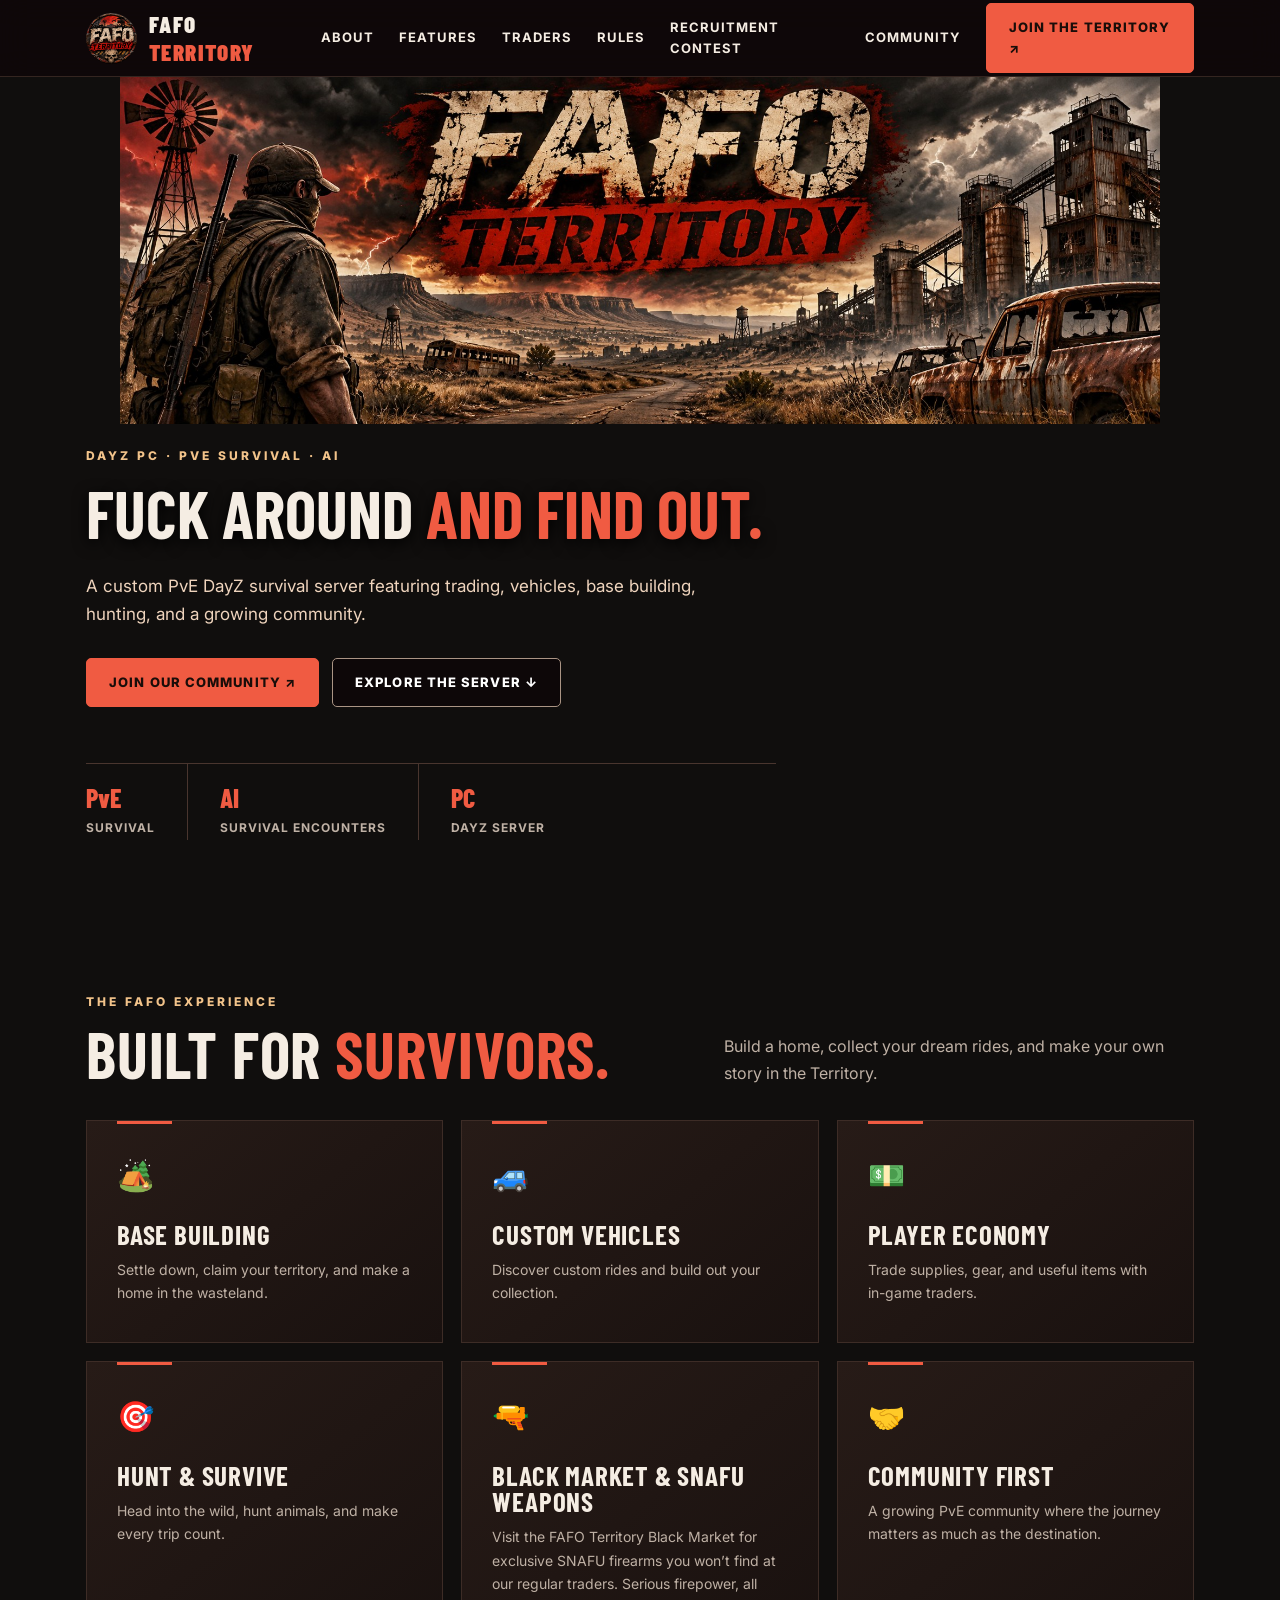
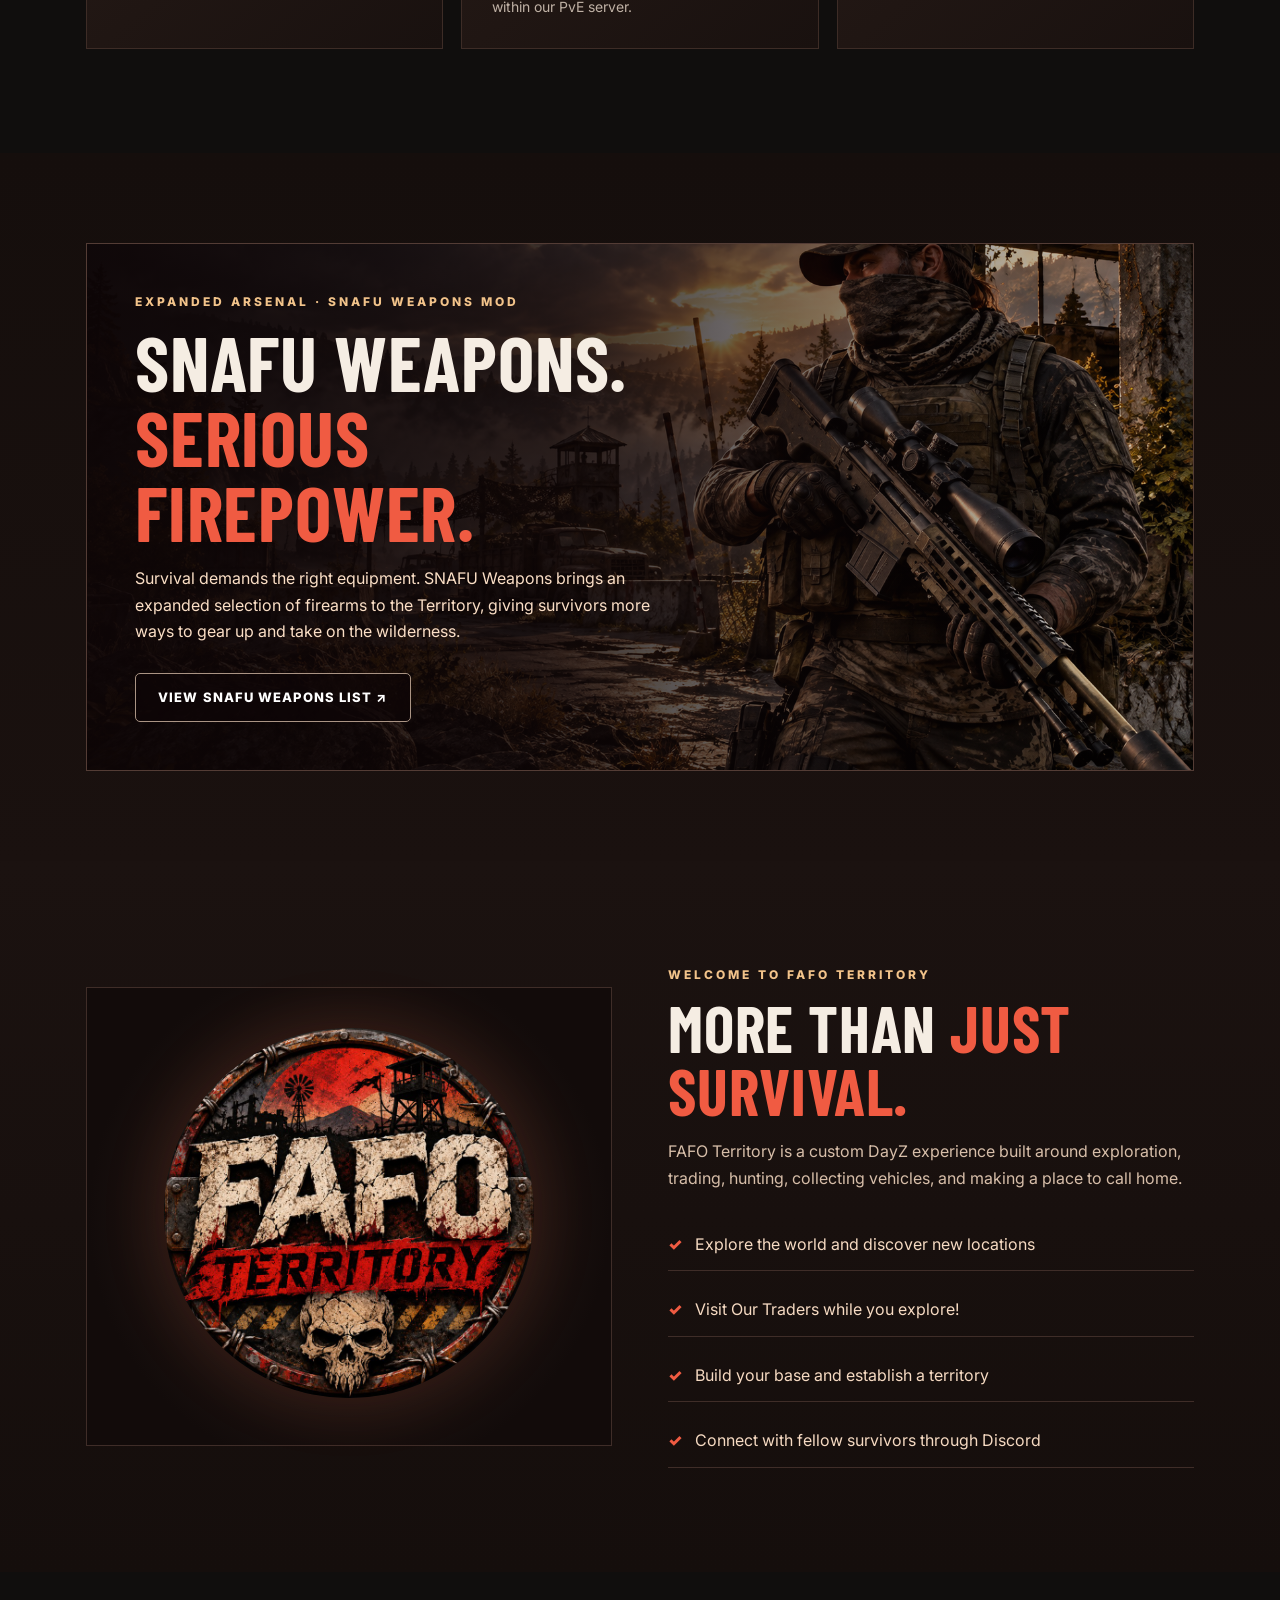
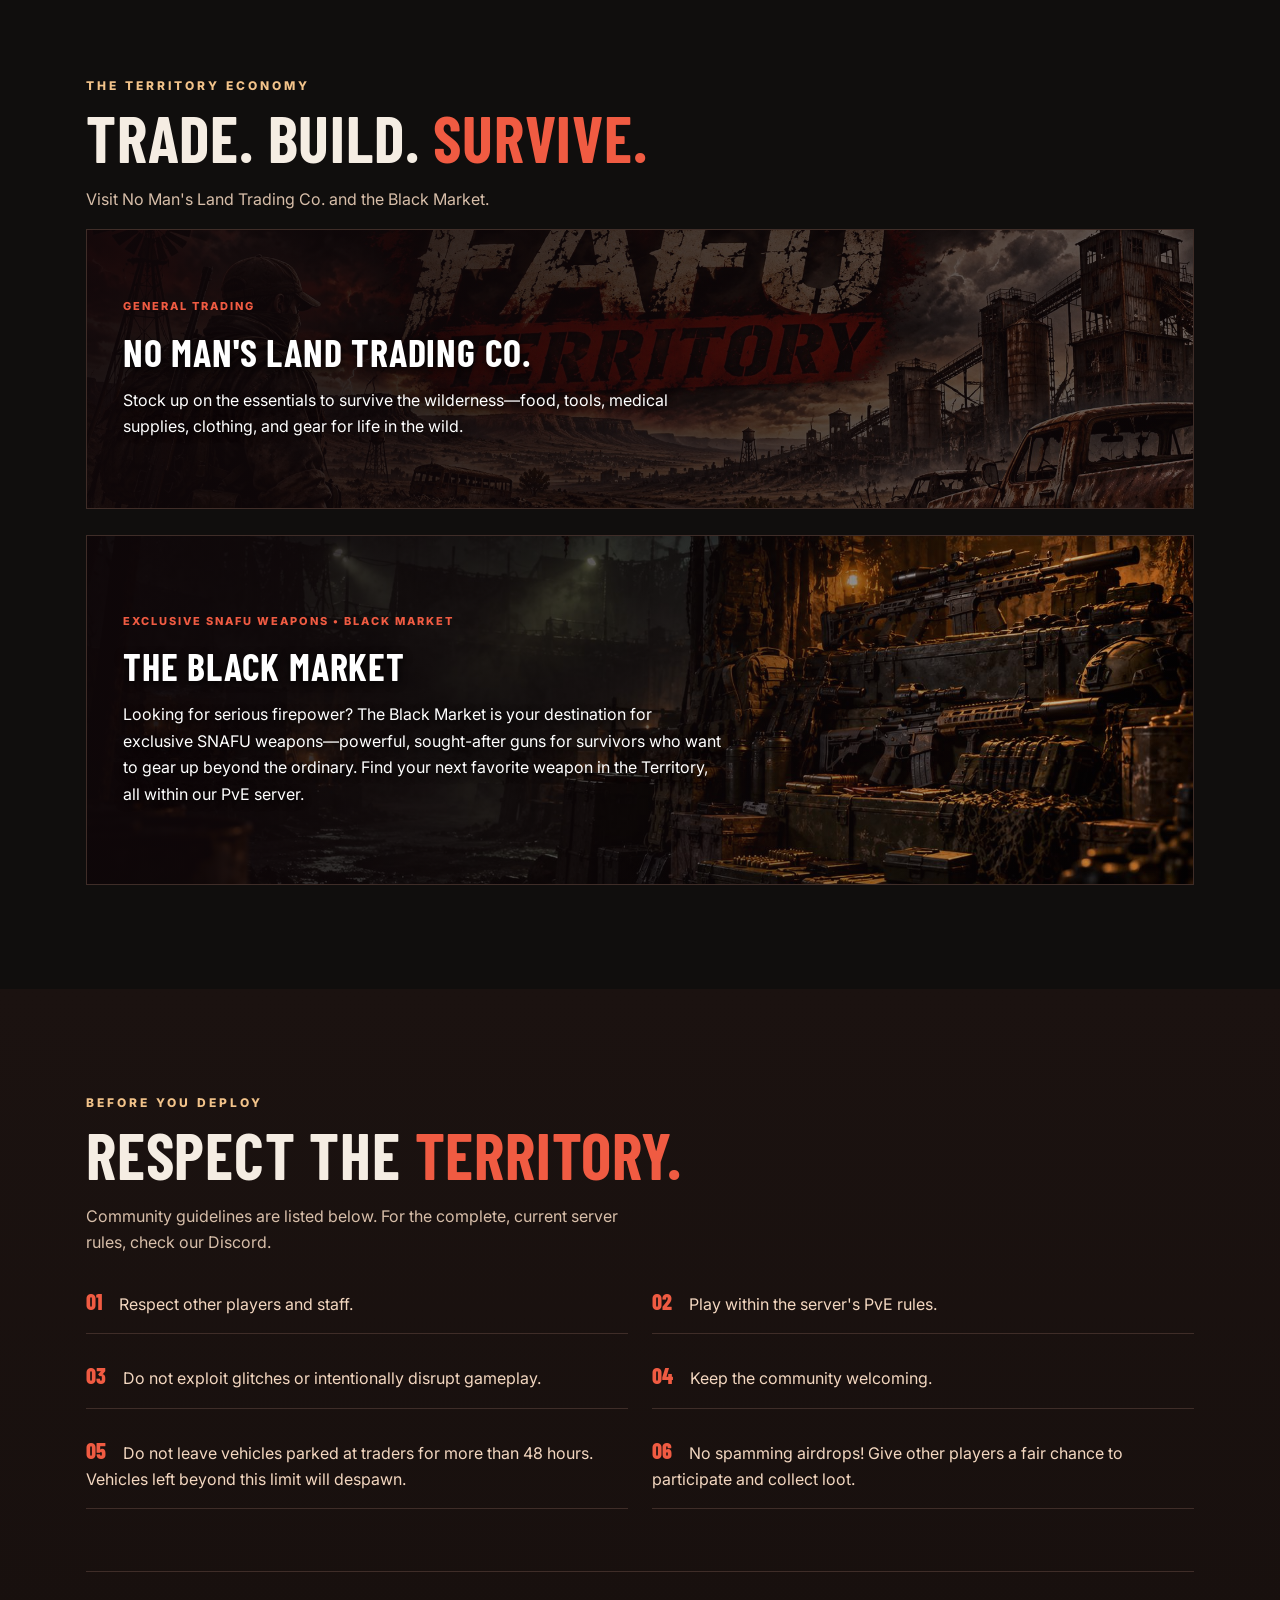
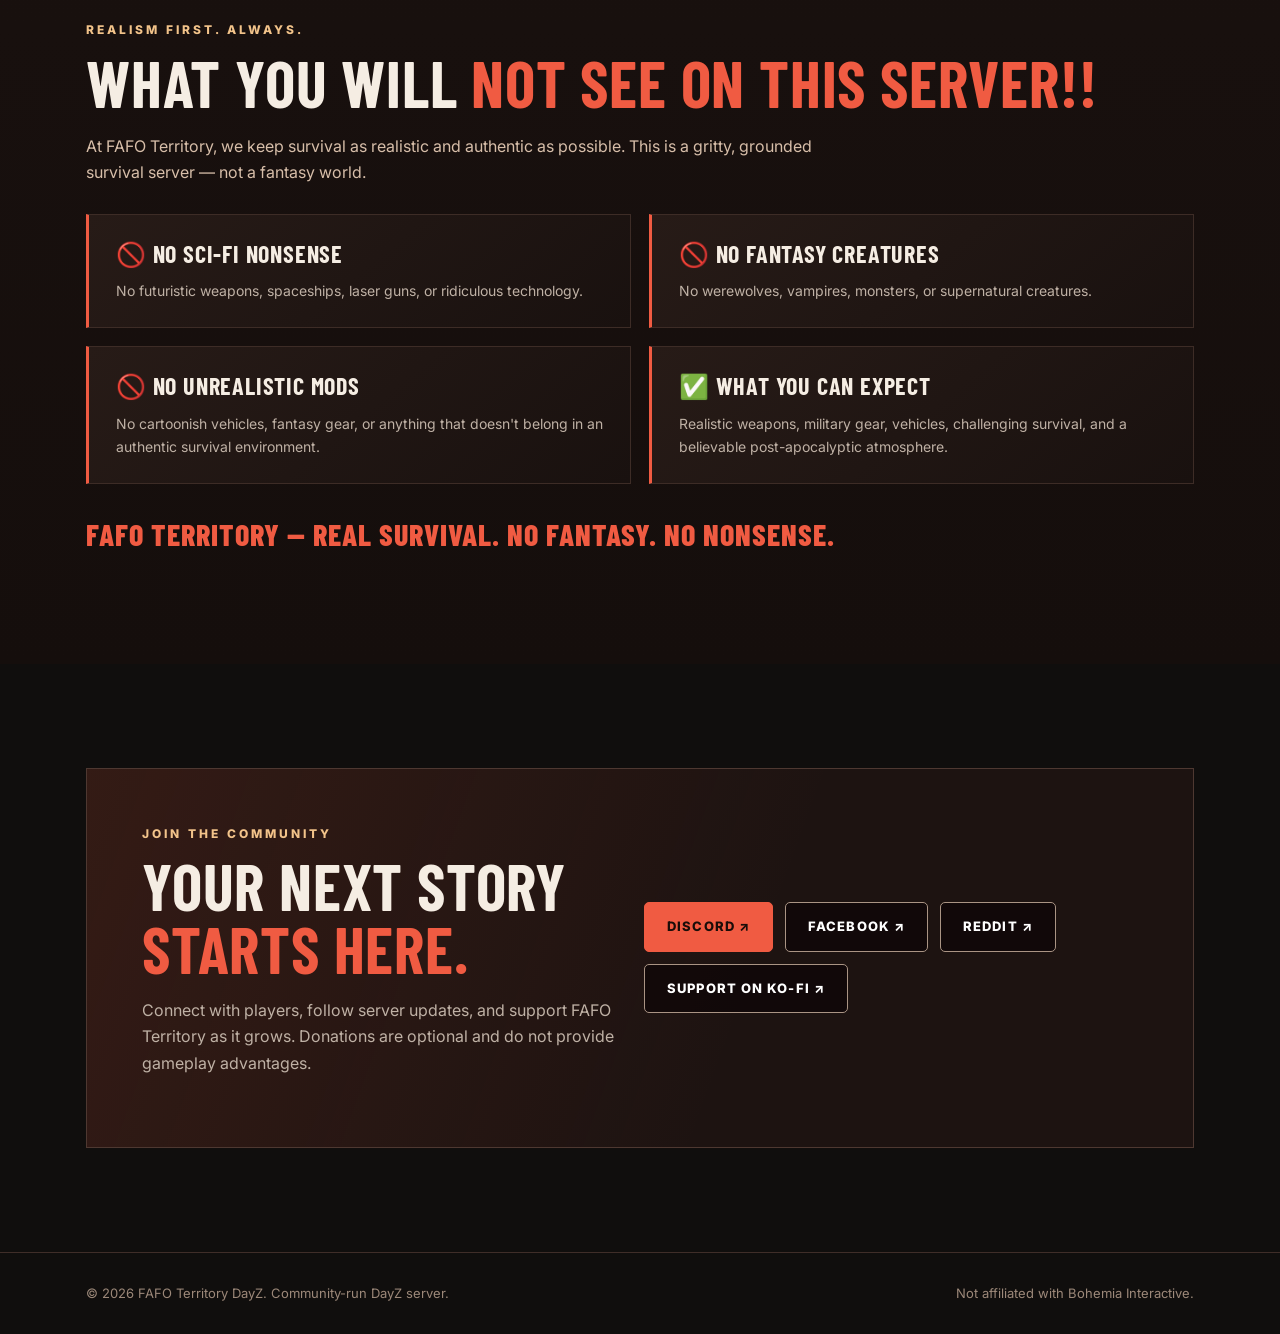
==== commit 1cf349cd: "Temporarily remove server ranking strip and reduce homepage banner size" ====
--- a/index.html
+++ b/index.html
@@ -48,10 +48,15 @@
 .hero-content{padding-top:30px;padding-bottom:60px}
 .hero h1{max-width:none;width:100%;white-space:nowrap;font-size:clamp(24px,5.15vw,72px);line-height:1.08;letter-spacing:0}
 @media(max-width:600px){.hero-content{padding-top:22px;padding-bottom:36px}.hero h1{font-size:clamp(16px,5.15vw,31px)}.hero{min-height:0}.hero-banner{aspect-ratio:3/1}}
+
+/* Compact homepage banner */
+.hero-banner{width:100%;max-width:1040px;margin:0 auto;height:auto;aspect-ratio:3/1;object-fit:contain}
+.hero-content{padding-top:22px;padding-bottom:48px}
+@media(max-width:600px){.hero-banner{width:100%;max-width:100%;height:auto}.hero-content{padding-top:18px;padding-bottom:36px}}
 </style>
 </head>
 <body>
-<header class="topbar"><div class="wrap nav"><a class="brand" href="#home"><img src="fafo-logo.jpg" alt="FAFO Territory logo"><span>FAFO <em>TERRITORY</em></span></a><button class="menu" id="menu" aria-label="Toggle navigation" aria-expanded="false">☰</button><nav class="links" id="links" aria-label="Main navigation"><a href="#about">About</a><a href="#features">Features</a><a href="#traders">Traders</a><a href="#rules">Rules</a><a href="/recruitment.html">Recruitment Contest</a><a href="#community">Community</a><a class="pill" href="#community">Join the Territory ↗</a></nav></div><div class="vote-strip" aria-label="Vote for FAFO Territory on DZPage"><div class="wrap vote-inner"><div class="vote-intro"><strong>Support FAFO Territory</strong><span>Help more survivors discover our server. Vote on DZPage.</span></div><a class="vote-badge" href="https://dzpage.com/en/server-list/us-texas-badlands-pve-pvp-zone-ai-trader-78ab1d?vote=1" target="_blank" rel="noopener noreferrer" aria-label="FAFO Territory DZPage listing — vote now"><img src="https://dzpage.com/api/serverlist/us-texas-badlands-pve-pvp-zone-ai-trader-78ab1d/badge" alt="[US] FAFO TERRITORY | PvE + PvP Zone | AI | Traders | SNAFU" width="468" height="60" loading="lazy"></a><a class="pill vote-button" href="https://dzpage.com/en/server-list/us-texas-badlands-pve-pvp-zone-ai-trader-78ab1d?vote=1" target="_blank" rel="noopener noreferrer">VOTE FOR US ↗</a></div></div></header>
+<header class="topbar"><div class="wrap nav"><a class="brand" href="#home"><img src="fafo-logo.jpg" alt="FAFO Territory logo"><span>FAFO <em>TERRITORY</em></span></a><button class="menu" id="menu" aria-label="Toggle navigation" aria-expanded="false">☰</button><nav class="links" id="links" aria-label="Main navigation"><a href="#about">About</a><a href="#features">Features</a><a href="#traders">Traders</a><a href="#rules">Rules</a><a href="/recruitment.html">Recruitment Contest</a><a href="#community">Community</a><a class="pill" href="#community">Join the Territory ↗</a></nav></div></header>
 <main>
 <section class="hero" id="home"><img class="hero-banner" src="fafo-cover.jpg" alt="FAFO Territory wasteland banner"><div class="wrap hero-content"><div class="eyebrow">DayZ PC · PvE Survival · AI</div><h1>FUCK AROUND <span>AND FIND OUT.</span></h1><p>A custom PvE DayZ survival server featuring trading, vehicles, base building, hunting, and a growing community.</p><div class="actions"><a class="button" href="#community">Join our community ↗</a><a class="button secondary" href="#features">Explore the server ↓</a></div><div class="stats"><div><strong>PvE</strong><small>Survival</small></div><div><strong>AI</strong><small>Survival Encounters</small></div><div><strong>PC</strong><small>DayZ Server</small></div></div></div></section>
 <section class="section" id="features"><div class="wrap"><div class="sectionhead"><div><div class="eyebrow">The FAFO Experience</div><h2>BUILT FOR <span>SURVIVORS.</span></h2></div><p>Build a home, collect your dream rides, and make your own story in the Territory.</p></div><div class="grid"><article class="feature"><span class="symbol">🏕️</span><h3>BASE BUILDING</h3><p>Settle down, claim your territory, and make a home in the wasteland.</p></article><article class="feature"><span class="symbol">🚙</span><h3>CUSTOM VEHICLES</h3><p>Discover custom rides and build out your collection.</p></article><article class="feature"><span class="symbol">💵</span><h3>PLAYER ECONOMY</h3><p>Trade supplies, gear, and useful items with in-game traders.</p></article><article class="feature"><span class="symbol">🎯</span><h3>HUNT & SURVIVE</h3><p>Head into the wild, hunt animals, and make every trip count.</p></article><article class="feature"><span class="symbol">🔫</span><h3>BLACK MARKET &amp; SNAFU WEAPONS</h3><p>Visit the FAFO Territory Black Market for exclusive SNAFU firearms you won’t find at our regular traders. Serious firepower, all within our PvE server.</p></article><article class="feature"><span class="symbol">🤝</span><h3>COMMUNITY FIRST</h3><p>A growing PvE community where the journey matters as much as the destination.</p></article></div></div></section>
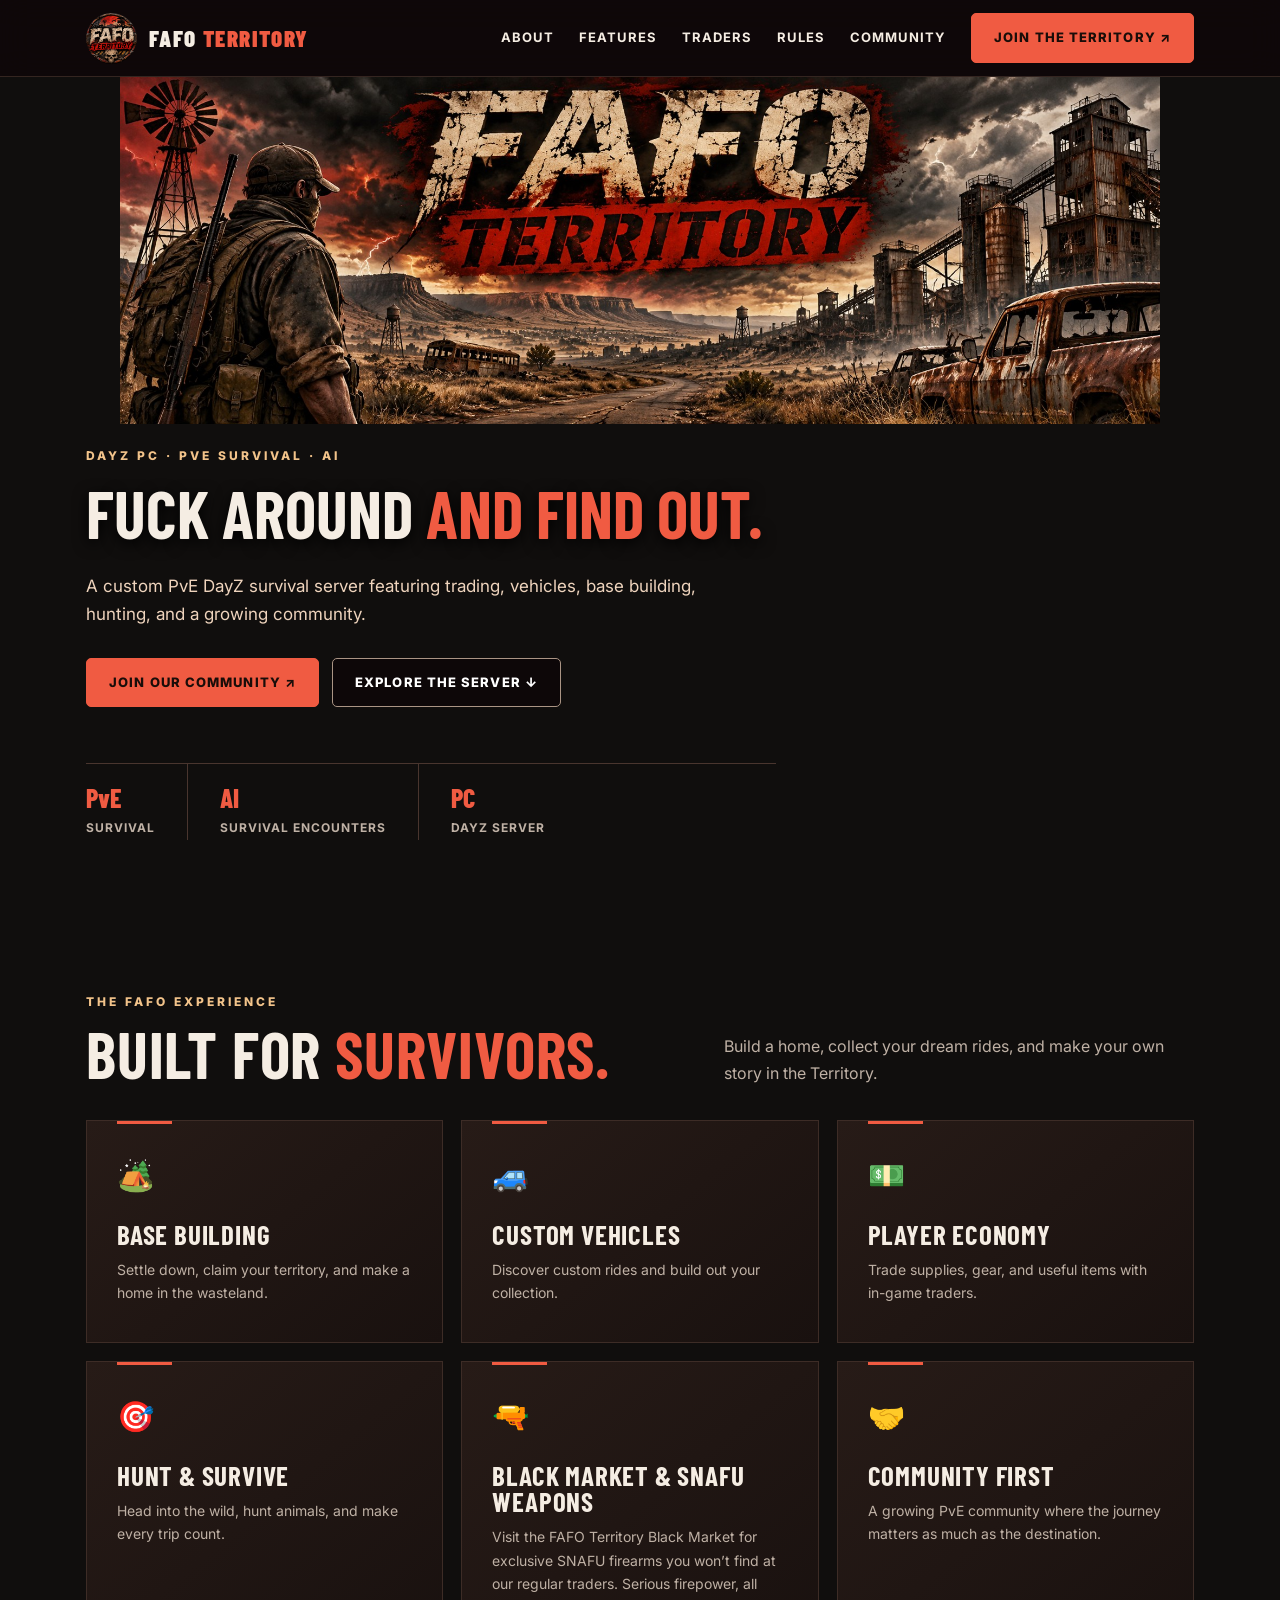
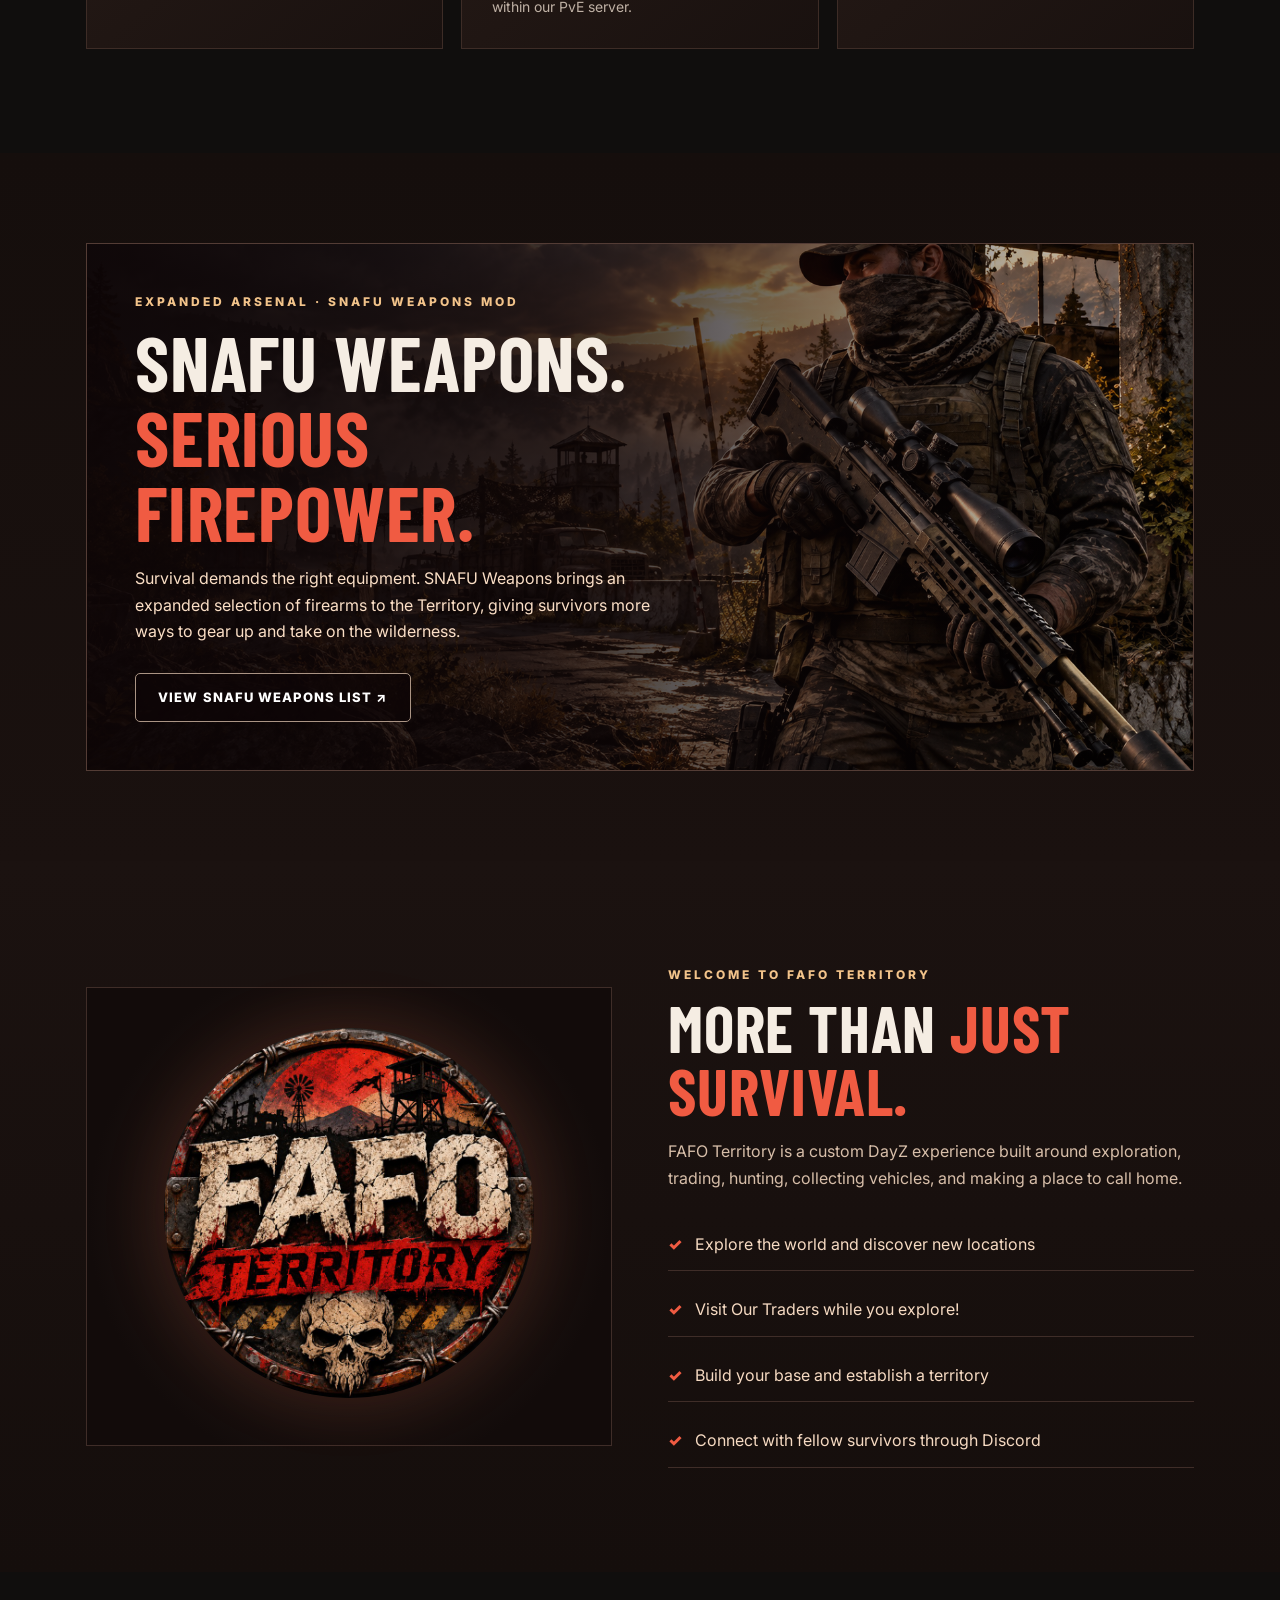
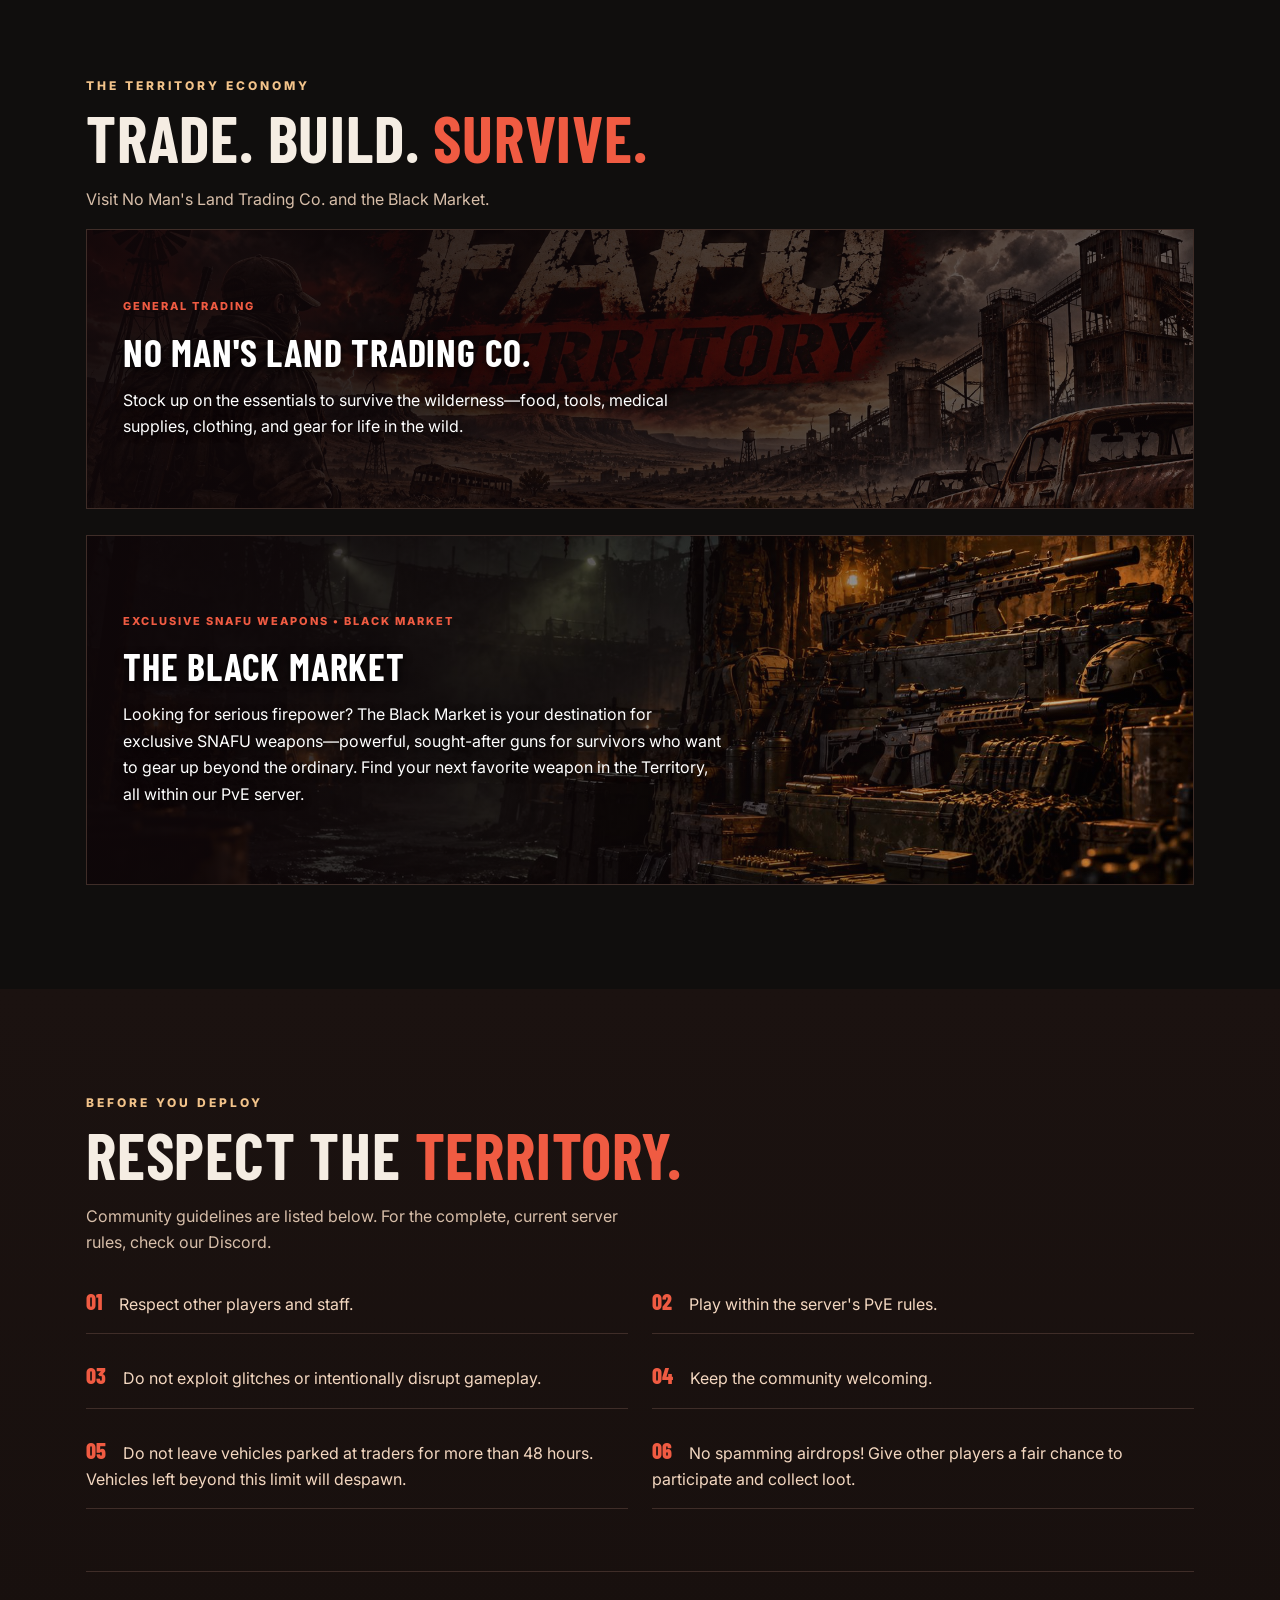
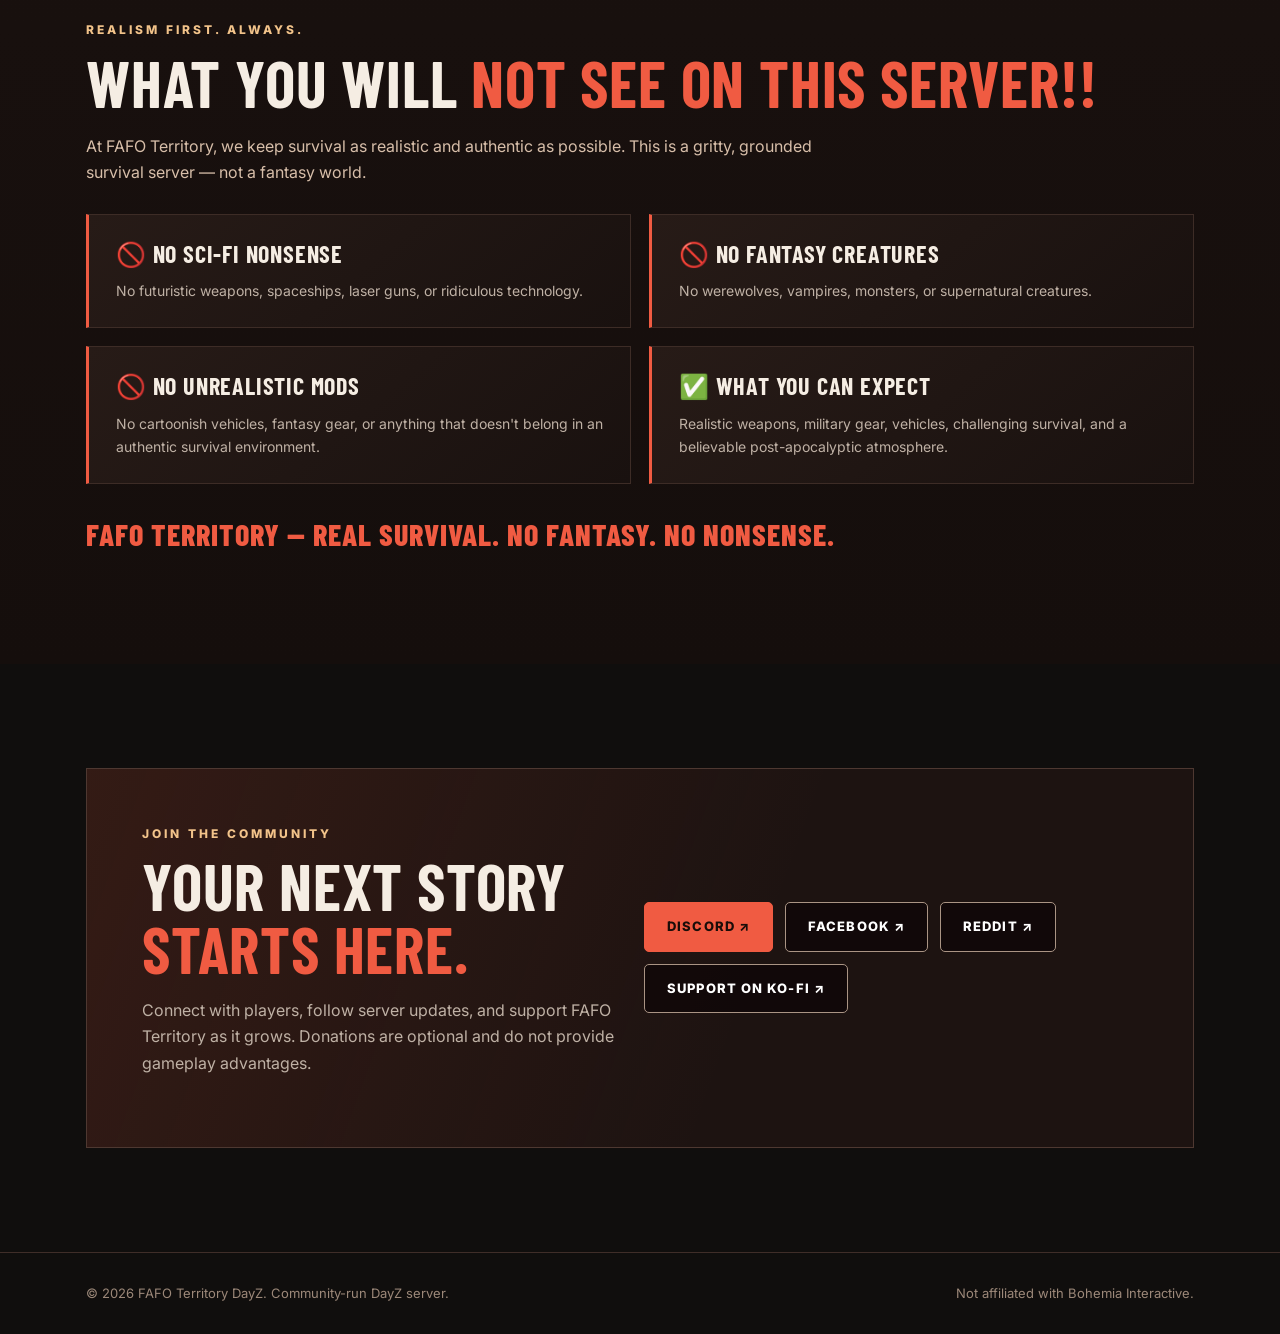
==== commit ad275bb4: "Remove recruitment contest from website navigation" ====
--- a/index.html
+++ b/index.html
@@ -56,7 +56,7 @@
 </style>
 </head>
 <body>
-<header class="topbar"><div class="wrap nav"><a class="brand" href="#home"><img src="fafo-logo.jpg" alt="FAFO Territory logo"><span>FAFO <em>TERRITORY</em></span></a><button class="menu" id="menu" aria-label="Toggle navigation" aria-expanded="false">☰</button><nav class="links" id="links" aria-label="Main navigation"><a href="#about">About</a><a href="#features">Features</a><a href="#traders">Traders</a><a href="#rules">Rules</a><a href="/recruitment.html">Recruitment Contest</a><a href="#community">Community</a><a class="pill" href="#community">Join the Territory ↗</a></nav></div></header>
+<header class="topbar"><div class="wrap nav"><a class="brand" href="#home"><img src="fafo-logo.jpg" alt="FAFO Territory logo"><span>FAFO <em>TERRITORY</em></span></a><button class="menu" id="menu" aria-label="Toggle navigation" aria-expanded="false">☰</button><nav class="links" id="links" aria-label="Main navigation"><a href="#about">About</a><a href="#features">Features</a><a href="#traders">Traders</a><a href="#rules">Rules</a><a href="#community">Community</a><a class="pill" href="#community">Join the Territory ↗</a></nav></div></header>
 <main>
 <section class="hero" id="home"><img class="hero-banner" src="fafo-cover.jpg" alt="FAFO Territory wasteland banner"><div class="wrap hero-content"><div class="eyebrow">DayZ PC · PvE Survival · AI</div><h1>FUCK AROUND <span>AND FIND OUT.</span></h1><p>A custom PvE DayZ survival server featuring trading, vehicles, base building, hunting, and a growing community.</p><div class="actions"><a class="button" href="#community">Join our community ↗</a><a class="button secondary" href="#features">Explore the server ↓</a></div><div class="stats"><div><strong>PvE</strong><small>Survival</small></div><div><strong>AI</strong><small>Survival Encounters</small></div><div><strong>PC</strong><small>DayZ Server</small></div></div></div></section>
 <section class="section" id="features"><div class="wrap"><div class="sectionhead"><div><div class="eyebrow">The FAFO Experience</div><h2>BUILT FOR <span>SURVIVORS.</span></h2></div><p>Build a home, collect your dream rides, and make your own story in the Territory.</p></div><div class="grid"><article class="feature"><span class="symbol">🏕️</span><h3>BASE BUILDING</h3><p>Settle down, claim your territory, and make a home in the wasteland.</p></article><article class="feature"><span class="symbol">🚙</span><h3>CUSTOM VEHICLES</h3><p>Discover custom rides and build out your collection.</p></article><article class="feature"><span class="symbol">💵</span><h3>PLAYER ECONOMY</h3><p>Trade supplies, gear, and useful items with in-game traders.</p></article><article class="feature"><span class="symbol">🎯</span><h3>HUNT & SURVIVE</h3><p>Head into the wild, hunt animals, and make every trip count.</p></article><article class="feature"><span class="symbol">🔫</span><h3>BLACK MARKET &amp; SNAFU WEAPONS</h3><p>Visit the FAFO Territory Black Market for exclusive SNAFU firearms you won’t find at our regular traders. Serious firepower, all within our PvE server.</p></article><article class="feature"><span class="symbol">🤝</span><h3>COMMUNITY FIRST</h3><p>A growing PvE community where the journey matters as much as the destination.</p></article></div></div></section>
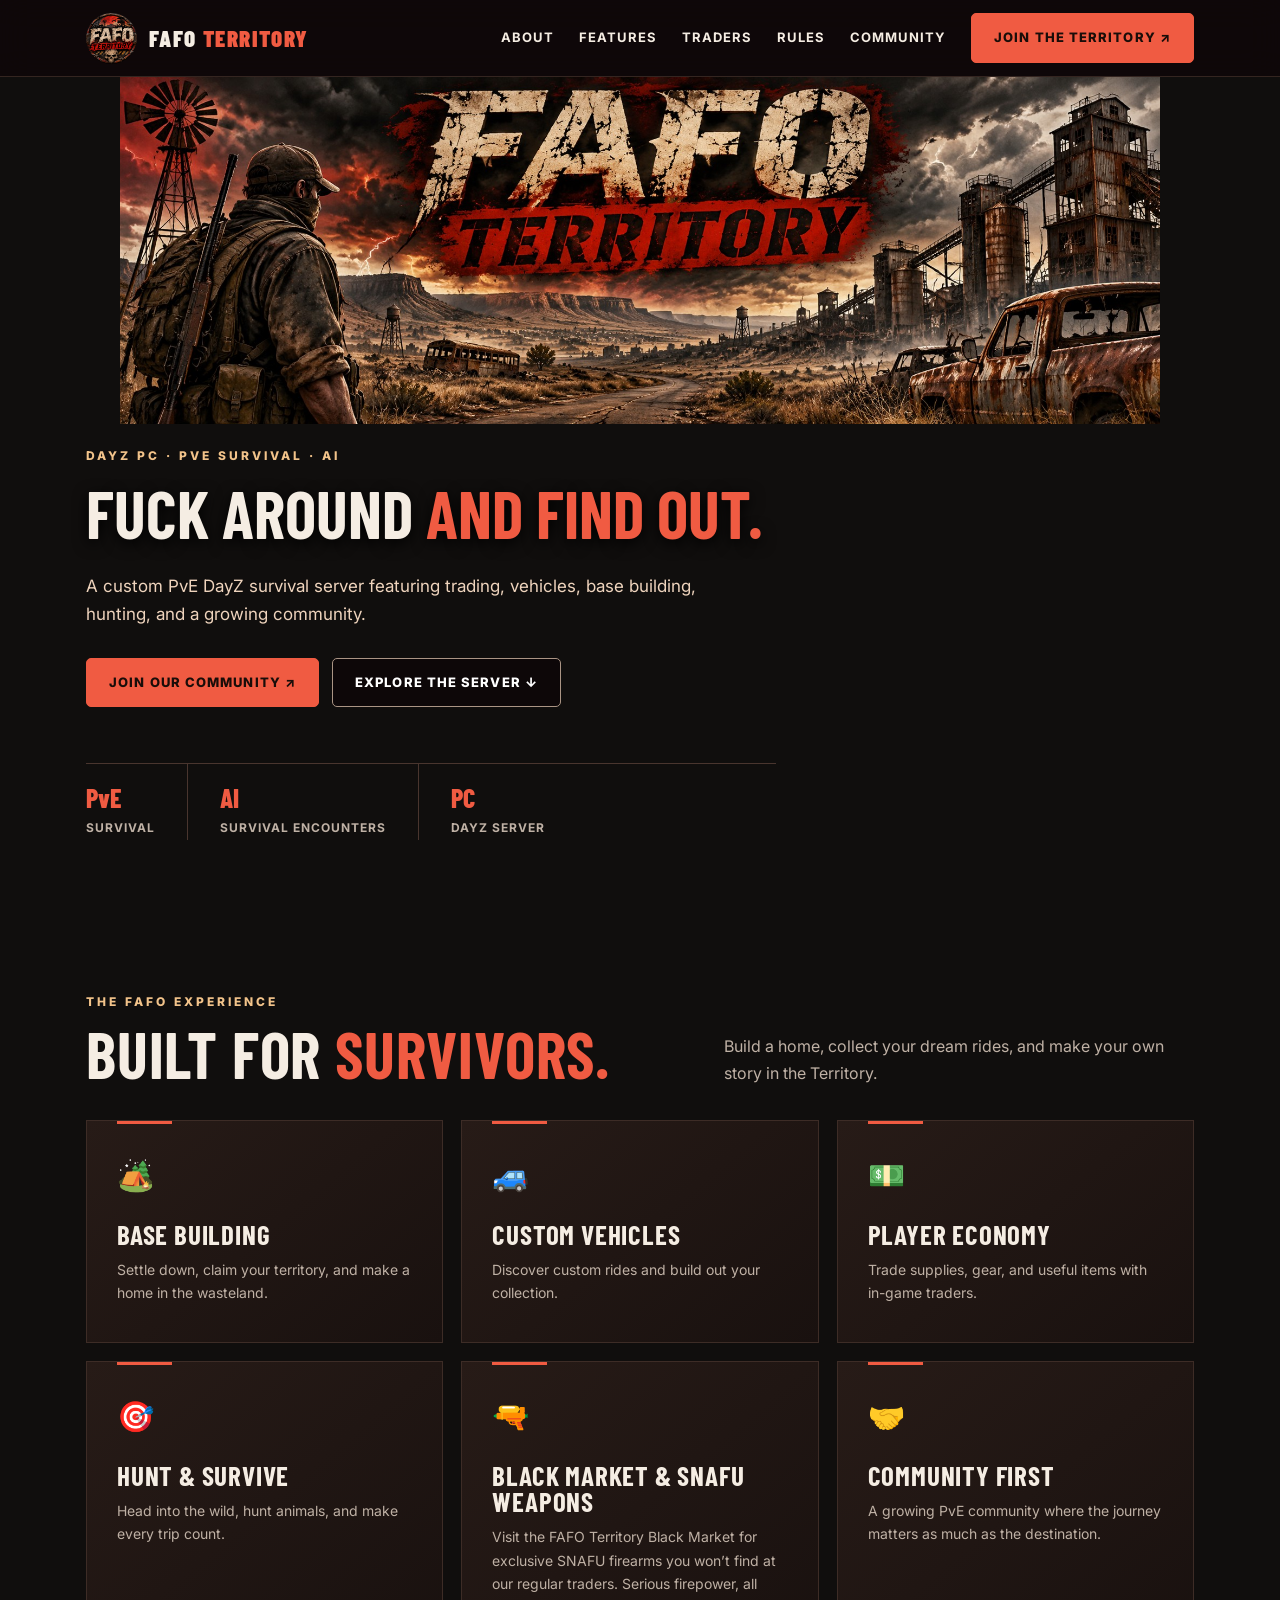
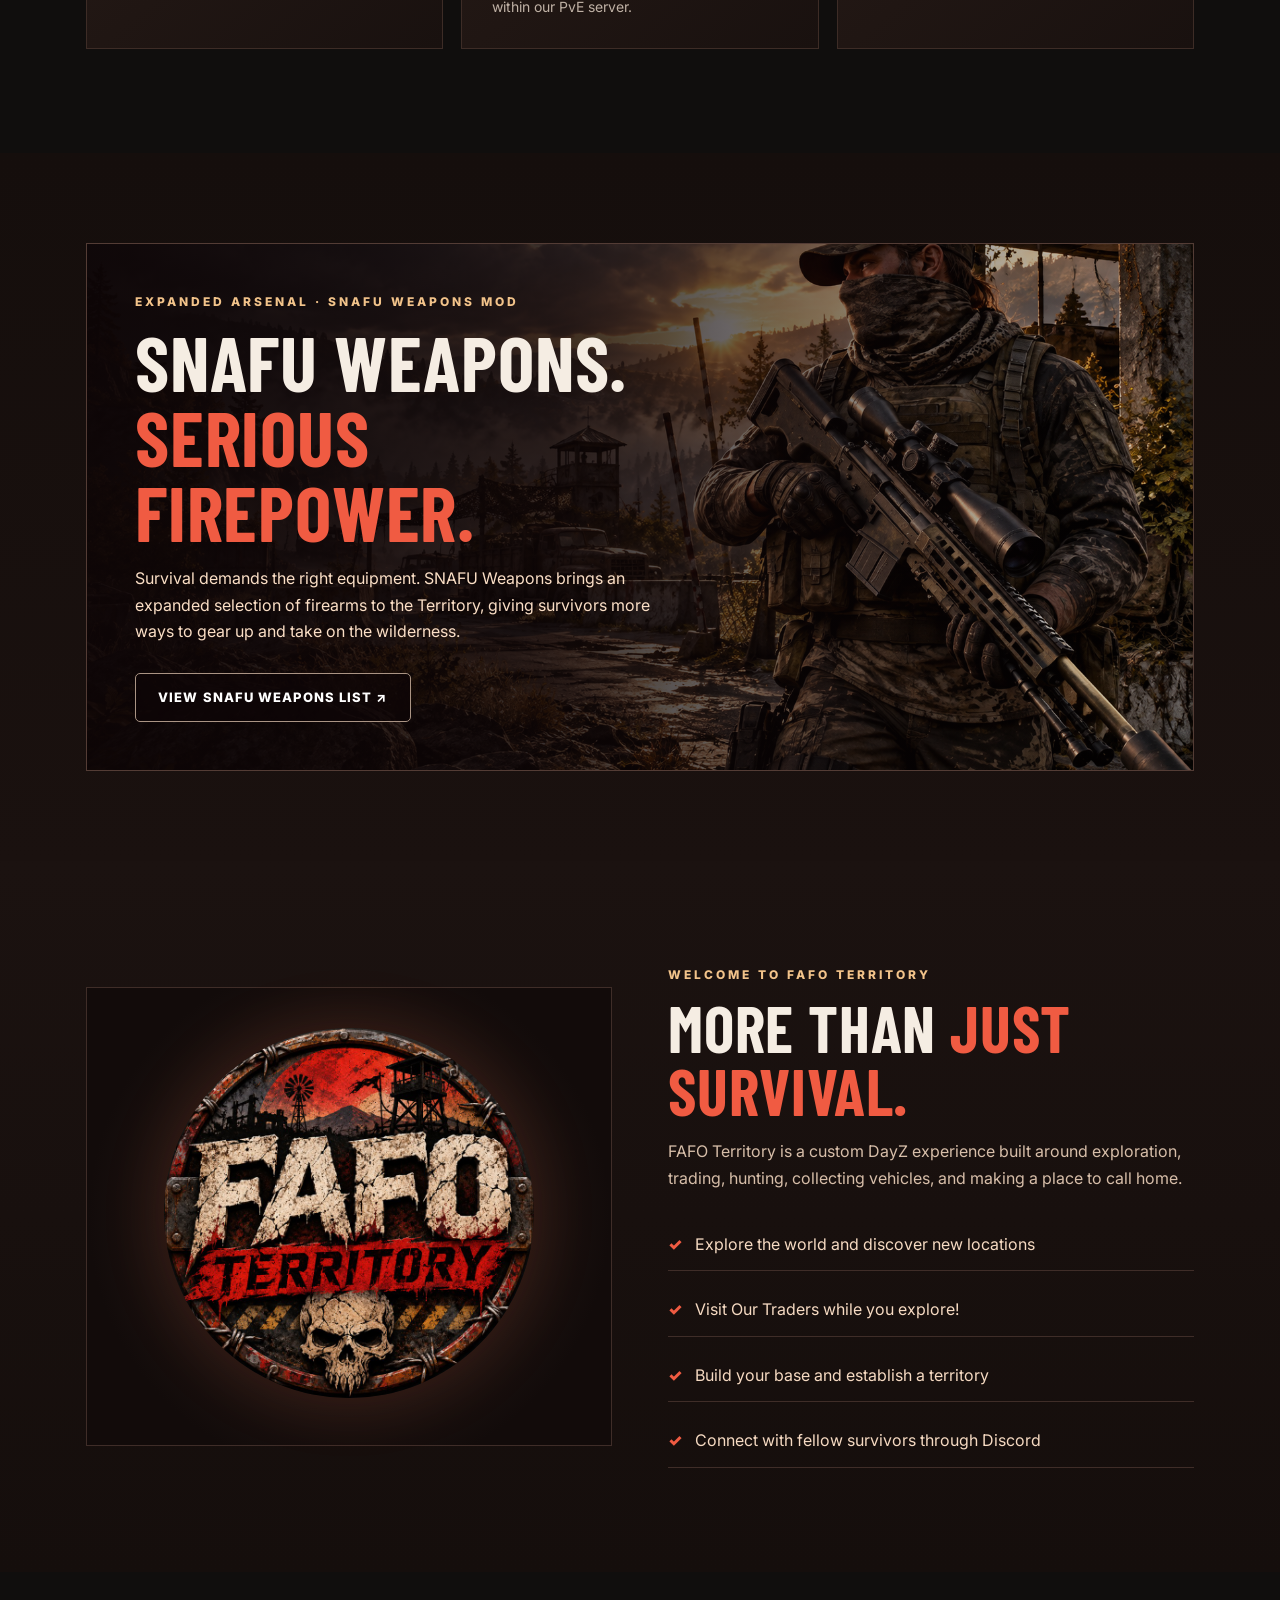
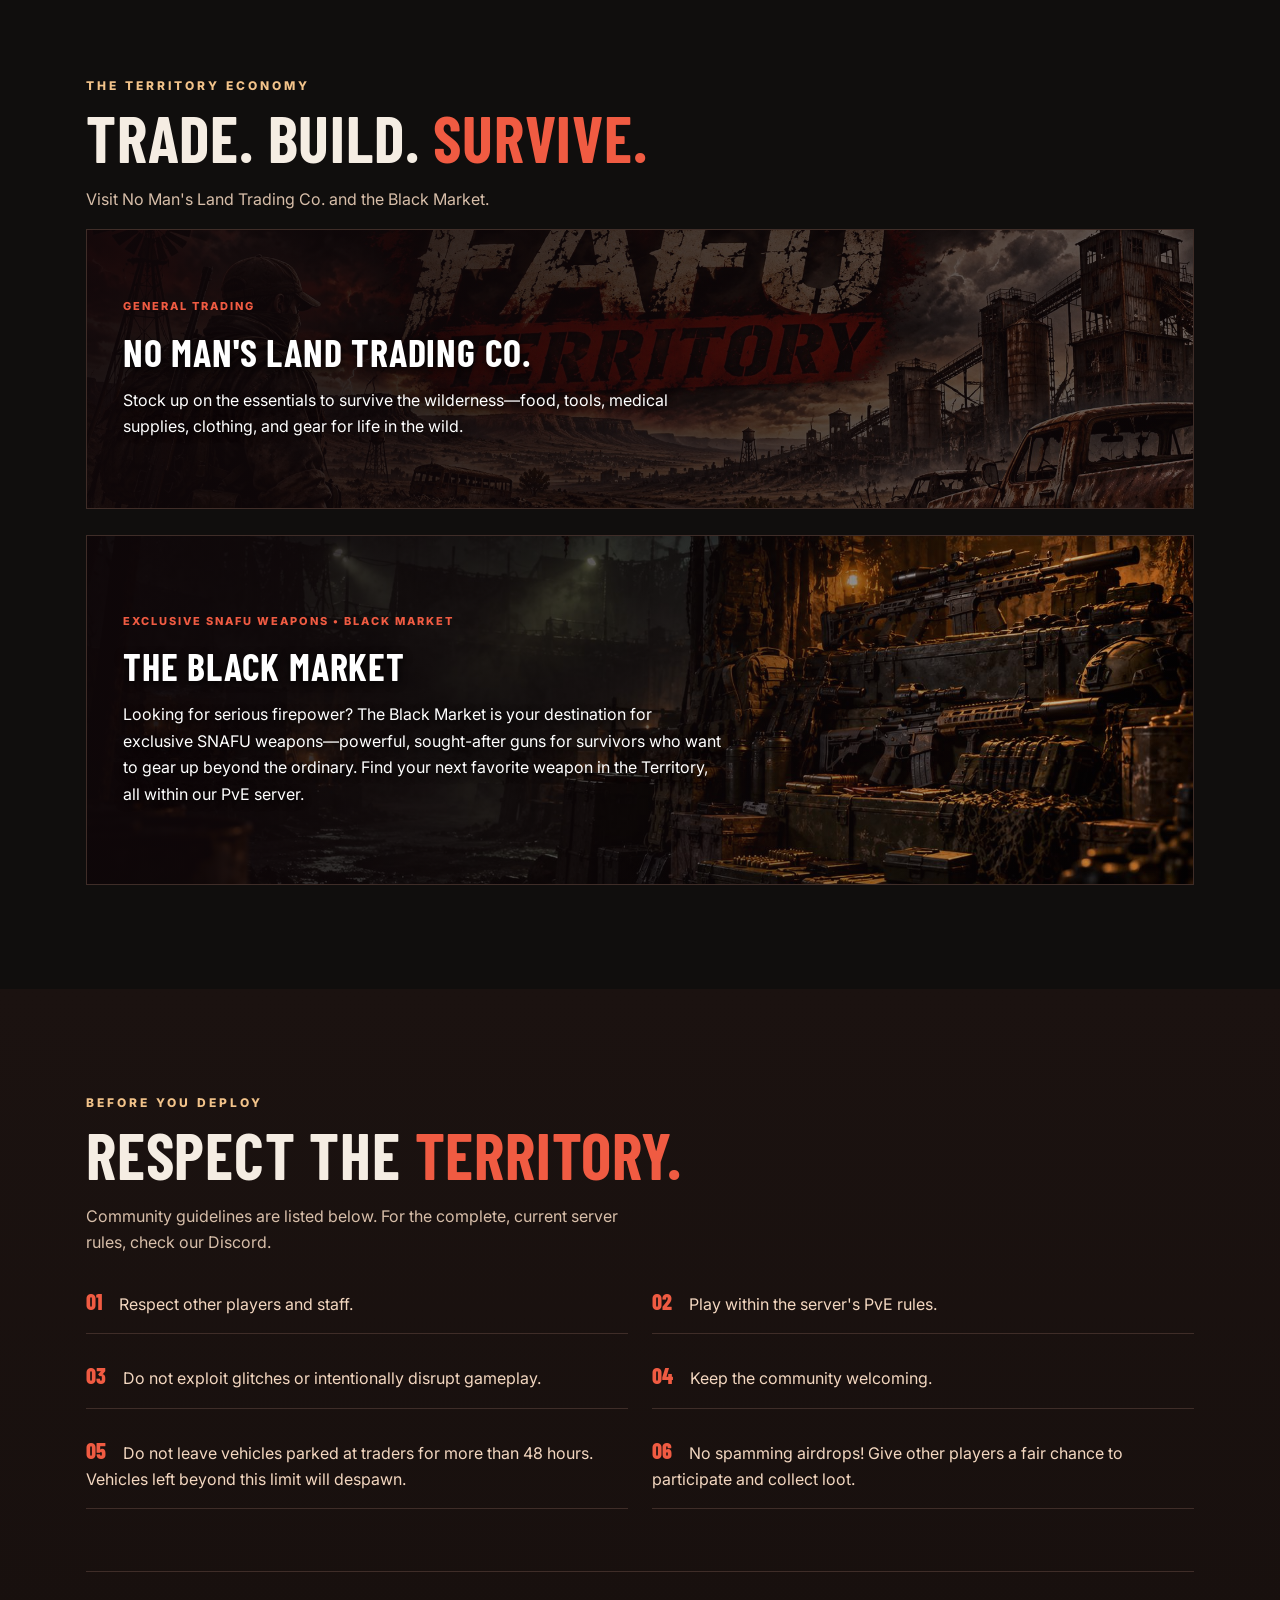
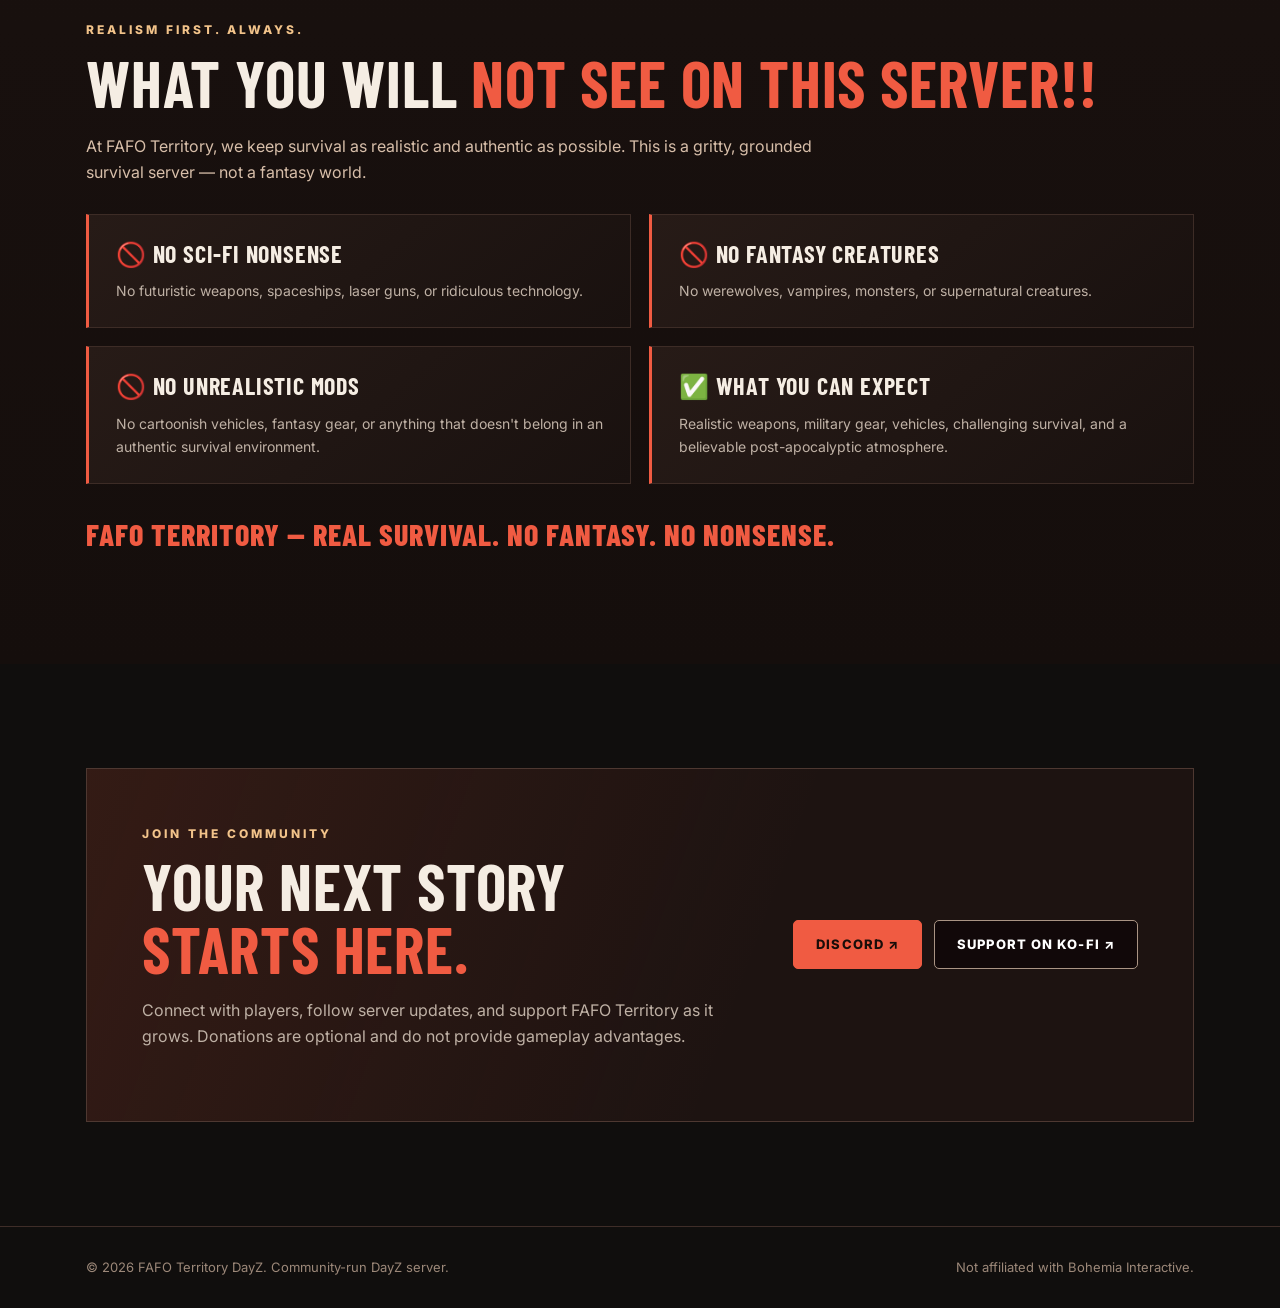
==== commit 3b07a5df: "Remove Facebook and Reddit links from FAFO Territory website" ====
--- a/index.html
+++ b/index.html
@@ -65,7 +65,7 @@
 <section class="section alt" id="about"><div class="wrap split"><div class="logo-panel"><img src="fafo-logo.jpg" alt="FAFO Territory emblem" loading="lazy"></div><div><div class="eyebrow">Welcome to FAFO Territory</div><h2>MORE THAN <span>JUST SURVIVAL.</span></h2><p class="lead">FAFO Territory is a custom DayZ experience built around exploration, trading, hunting, collecting vehicles, and making a place to call home.</p><ul class="checklist"><li>Explore the world and discover new locations</li><li>Visit Our Traders while you explore!</li><li>Build your base and establish a territory</li><li>Connect with fellow survivors through Discord</li></ul></div></div></section>
 <section class="section" id="traders"><div class="wrap"><div class="eyebrow">The Territory Economy</div><h2>TRADE. BUILD. <span>SURVIVE.</span></h2><p class="lead">Visit No Man's Land Trading Co. and the Black Market.</p><div class="traders"><article class="trader"><div class="tag">General Trading</div><h3>NO MAN'S LAND TRADING CO.</h3><p>Stock up on the essentials to survive the wilderness—food, tools, medical supplies, clothing, and gear for life in the wild.</p></article><article class="trader black-market-trader"><div class="tag">Exclusive SNAFU Weapons • Black Market</div><h3>THE BLACK MARKET</h3><p>Looking for serious firepower? The Black Market is your destination for exclusive SNAFU weapons—powerful, sought-after guns for survivors who want to gear up beyond the ordinary. Find your next favorite weapon in the Territory, all within our PvE server.</p></article></div></div></section>
 <section class="section alt" id="rules"><div class="wrap"><div class="eyebrow">Before You Deploy</div><h2>RESPECT THE <span>TERRITORY.</span></h2><p class="lead">Community guidelines are listed below. For the complete, current server rules, check our Discord.</p><ol class="rules"><li>Respect other players and staff.</li><li>Play within the server's PvE rules.</li><li>Do not exploit glitches or intentionally disrupt gameplay.</li><li>Keep the community welcoming.</li><li>Do not leave vehicles parked at traders for more than 48 hours. Vehicles left beyond this limit will despawn.</li><li>No spamming airdrops! Give other players a fair chance to participate and collect loot.</li></ol><div class="realism-policy"><div class="eyebrow">Realism First. Always.</div><h2>WHAT YOU WILL <span>NOT SEE ON THIS SERVER!!</span></h2><p class="lead">At FAFO Territory, we keep survival as realistic and authentic as possible. This is a gritty, grounded survival server — not a fantasy world.</p><div class="realism-grid"><article><h3>🚫 NO SCI-FI NONSENSE</h3><p>No futuristic weapons, spaceships, laser guns, or ridiculous technology.</p></article><article><h3>🚫 NO FANTASY CREATURES</h3><p>No werewolves, vampires, monsters, or supernatural creatures.</p></article><article><h3>🚫 NO UNREALISTIC MODS</h3><p>No cartoonish vehicles, fantasy gear, or anything that doesn't belong in an authentic survival environment.</p></article><article><h3>✅ WHAT YOU CAN EXPECT</h3><p>Realistic weapons, military gear, vehicles, challenging survival, and a believable post-apocalyptic atmosphere.</p></article></div><p class="realism-tagline">FAFO TERRITORY — REAL SURVIVAL. NO FANTASY. NO NONSENSE.</p></div></div></section>
-<section class="section" id="community"><div class="wrap"><div class="community"><div><div class="eyebrow">Join the Community</div><h2>YOUR NEXT STORY <span>STARTS HERE.</span></h2><p>Connect with players, follow server updates, and support FAFO Territory as it grows. Donations are optional and do not provide gameplay advantages.</p></div><div class="community-actions"><a class="button community-link" data-link="discord" href="#community">Discord ↗</a><a class="button secondary community-link" data-link="facebook" href="#community">Facebook ↗</a><a class="button secondary community-link" data-link="reddit" href="#community">Reddit ↗</a><a class="button secondary community-link" data-link="kofi" href="#community">Support on Ko-fi ↗</a></div></div><div class="notice" id="links-notice"><strong>Before publishing:</strong> Add your real Discord, Facebook, and Ko-fi addresses in the <code>LINKS</code> section of this site's HTML. Buttons are deliberately inactive until configured.</div></div></section>
+<section class="section" id="community"><div class="wrap"><div class="community"><div><div class="eyebrow">Join the Community</div><h2>YOUR NEXT STORY <span>STARTS HERE.</span></h2><p>Connect with players, follow server updates, and support FAFO Territory as it grows. Donations are optional and do not provide gameplay advantages.</p></div><div class="community-actions"><a class="button community-link" data-link="discord" href="#community">Discord ↗</a><a class="button secondary community-link" data-link="kofi" href="#community">Support on Ko-fi ↗</a></div></div><div class="notice" id="links-notice"><strong>Before publishing:</strong> Add your real Discord and Ko-fi addresses in the <code>LINKS</code> section of this site's HTML. Buttons are deliberately inactive until configured.</div></div></section>
 </main>
 <footer class="footer"><div class="wrap"><div>© <span id="year"></span> FAFO Territory DayZ. Community-run DayZ server.</div><span>Not affiliated with Bohemia Interactive.</span></div></footer>
 <script>
@@ -74,7 +74,7 @@
   document.getElementById('close-snafu').addEventListener('click',()=>snafuDialog.close());
   snafuDialog.addEventListener('click',e=>{if(e.target===snafuDialog)snafuDialog.close();});
   // Replace these empty values with your official community URLs before publishing.
-  const LINKS = {discord: 'https://tinyurl.com/FAFO-DISCORD', facebook: 'https://www.facebook.com/profile.php?id=61595218304769', reddit: 'https://www.reddit.com/r/TexasBadlandsDayz/', kofi: 'https://ko-fi.com/texas_badlands_dayz'};
+  const LINKS = {discord: 'https://tinyurl.com/FAFO-DISCORD', kofi: 'https://ko-fi.com/texas_badlands_dayz'};
   document.getElementById('year').textContent = new Date().getFullYear();
   const menu = document.getElementById('menu'), links = document.getElementById('links');
   menu.addEventListener('click',()=>{const open=links.classList.toggle('open');menu.setAttribute('aria-expanded',String(open));});
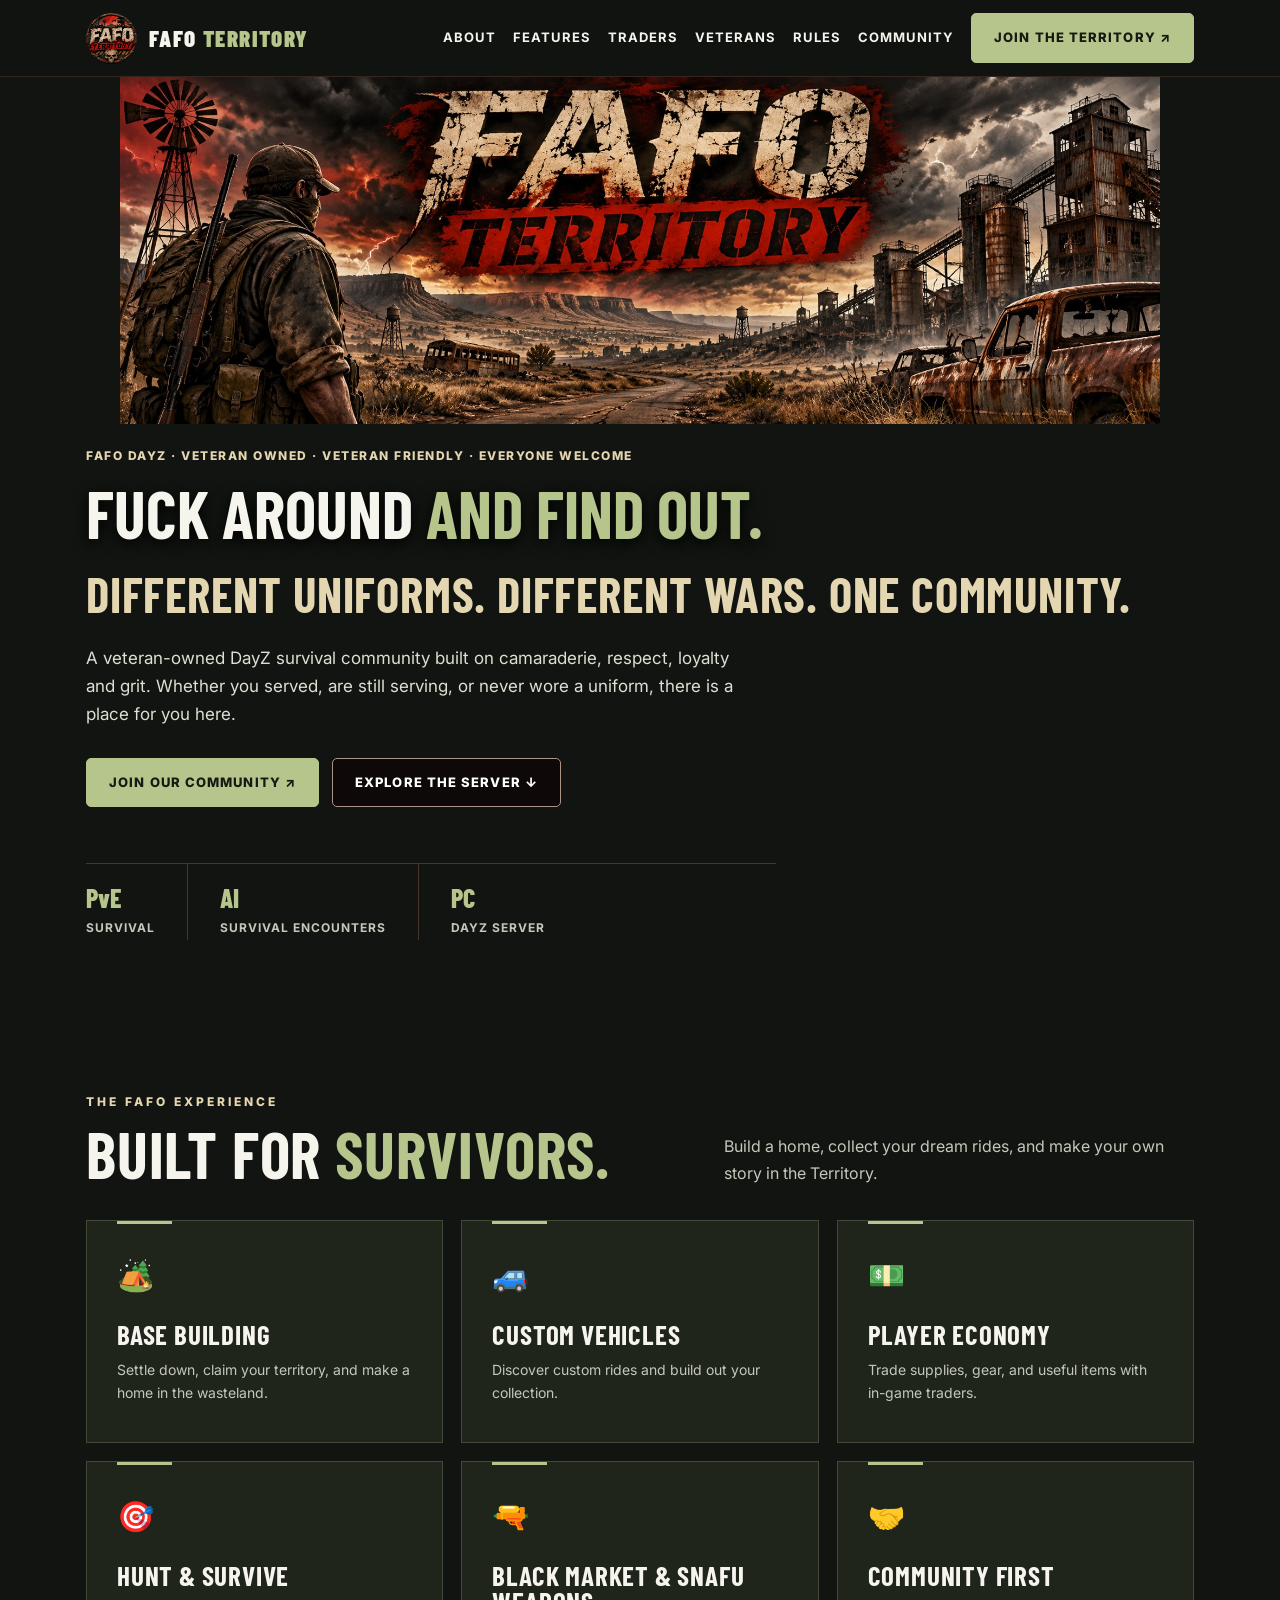
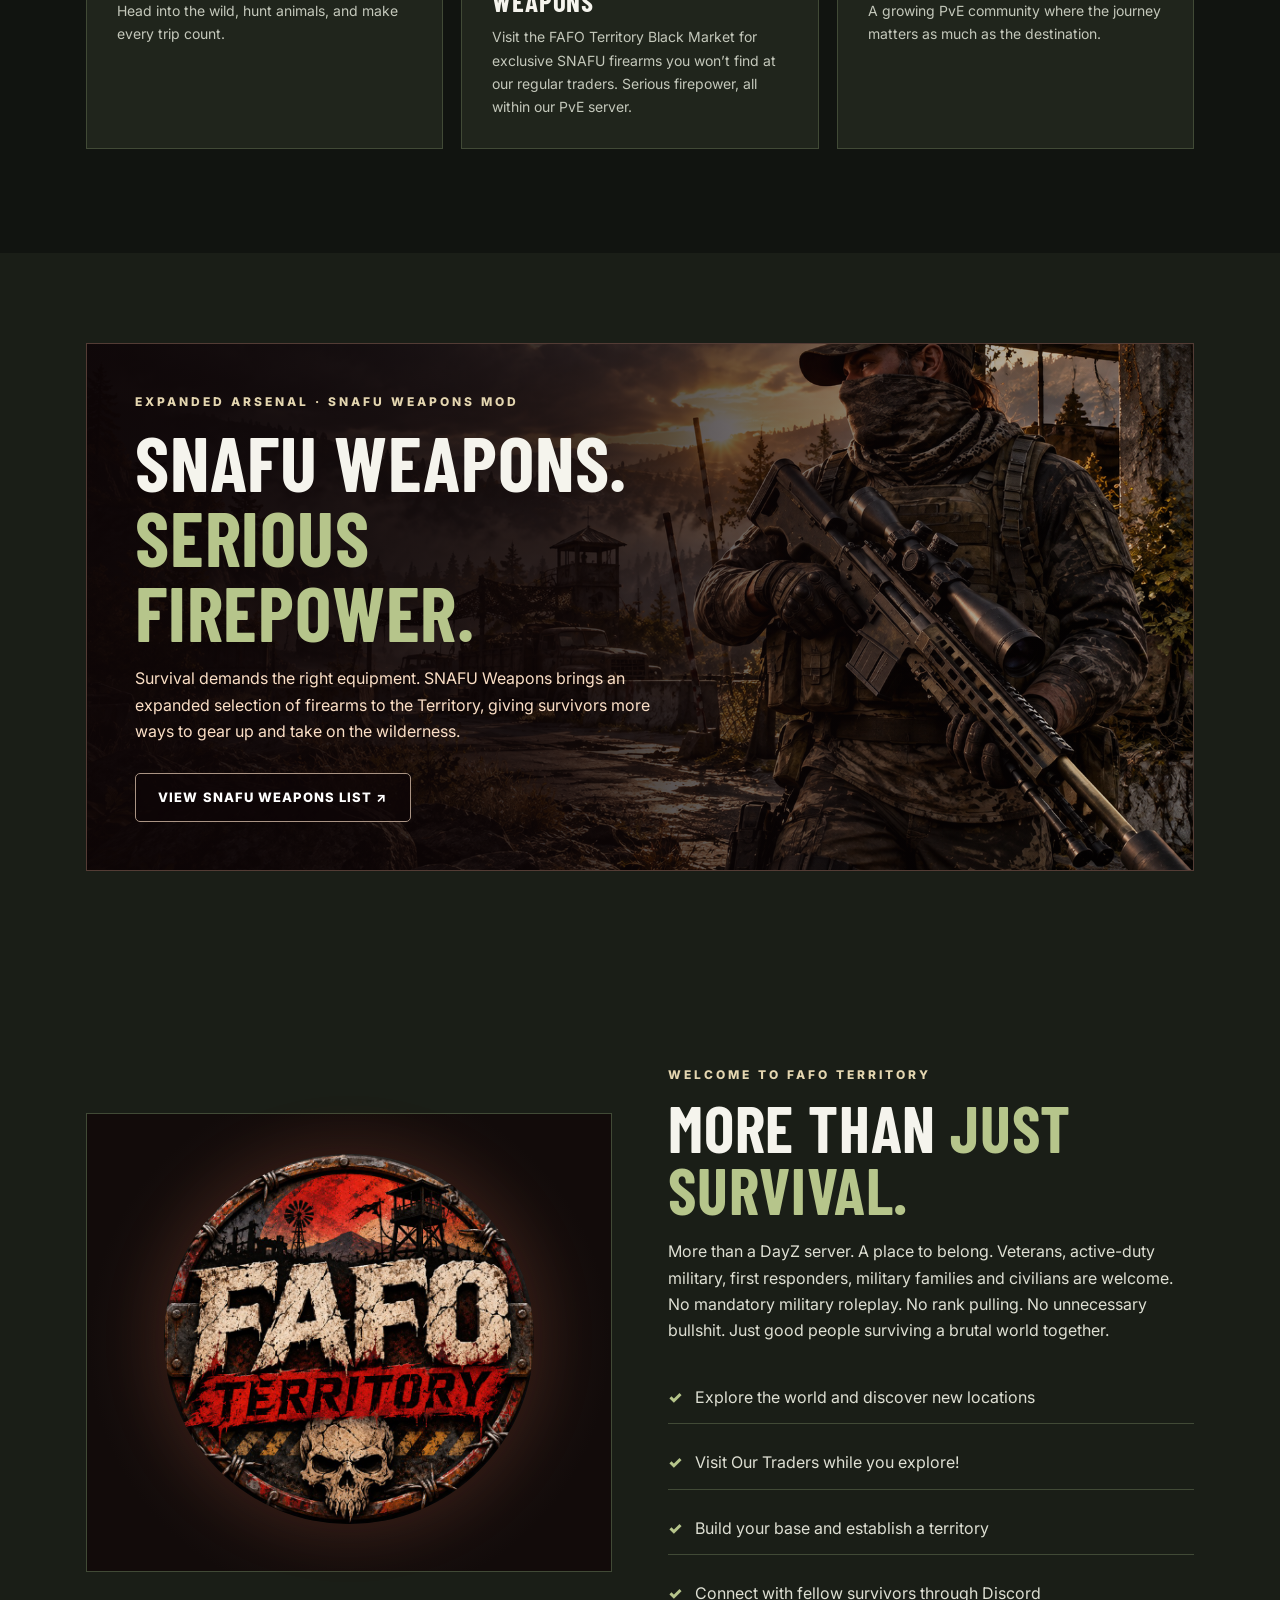
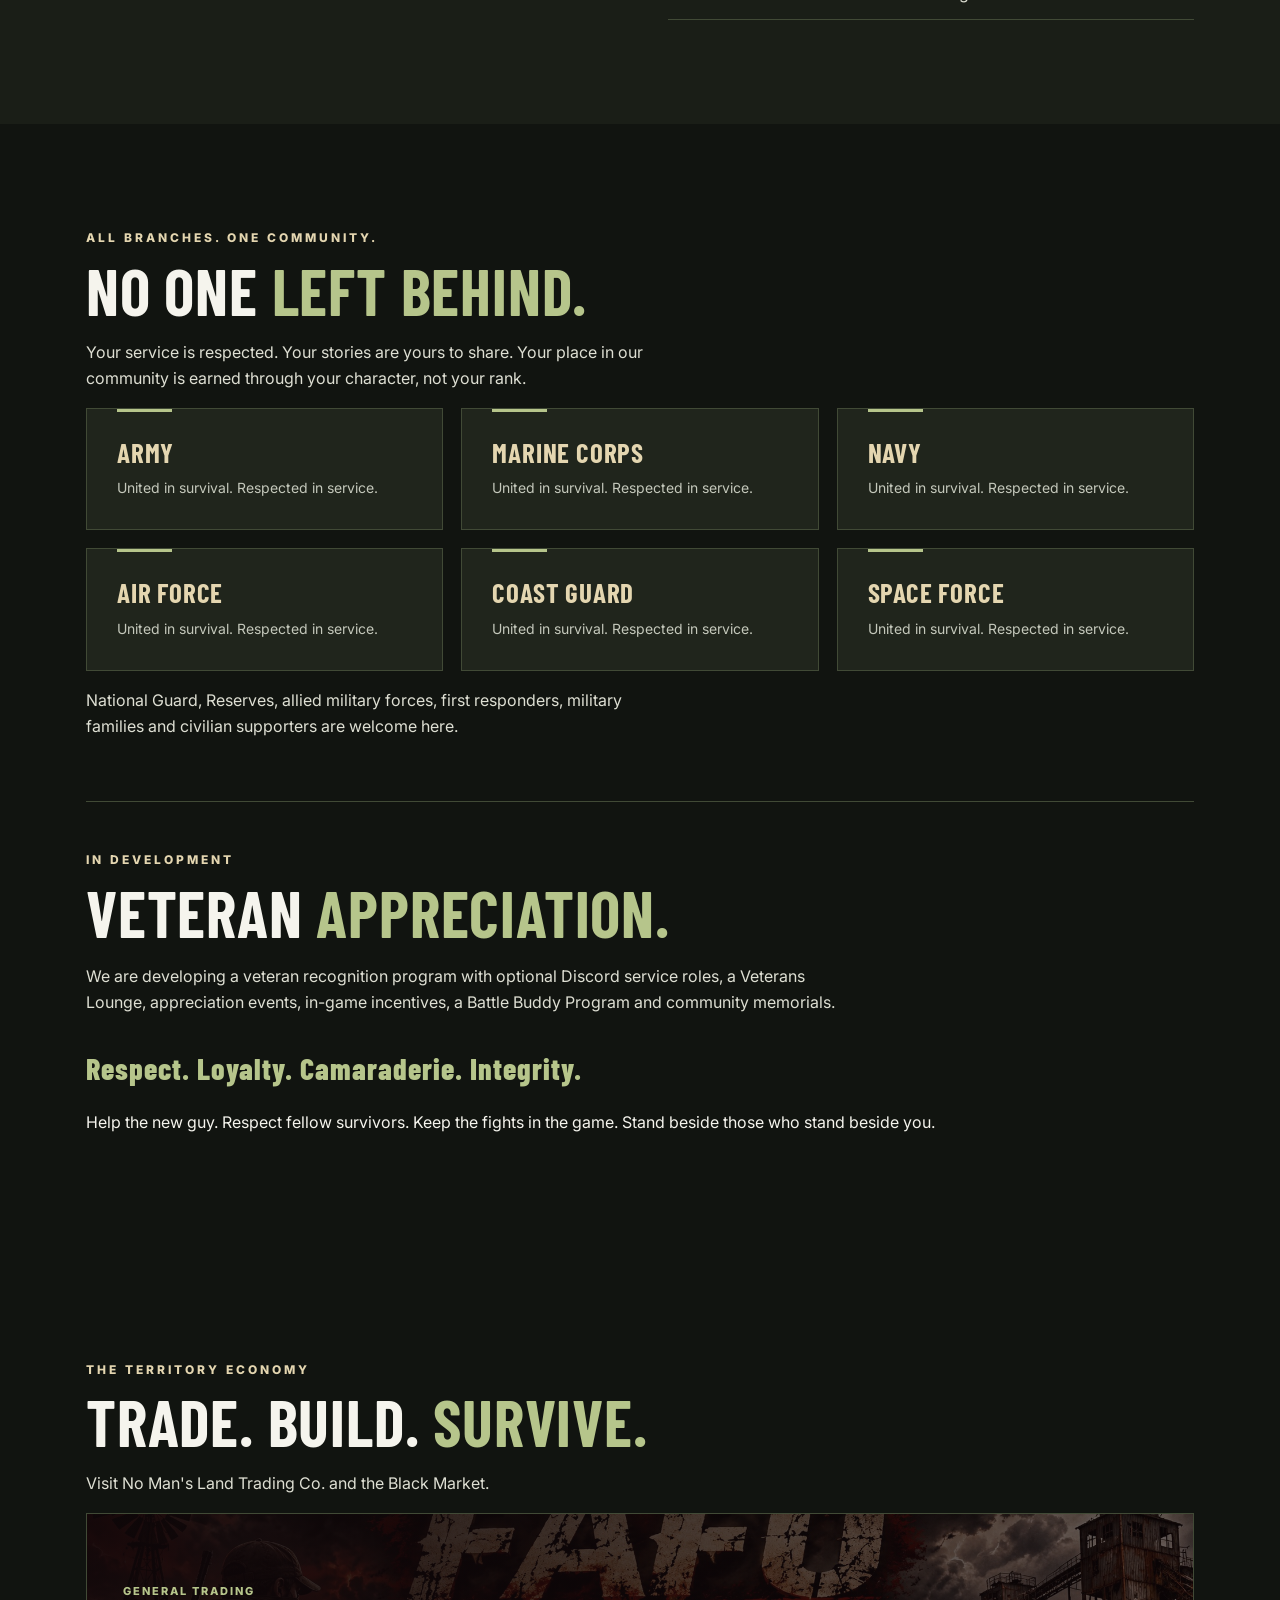
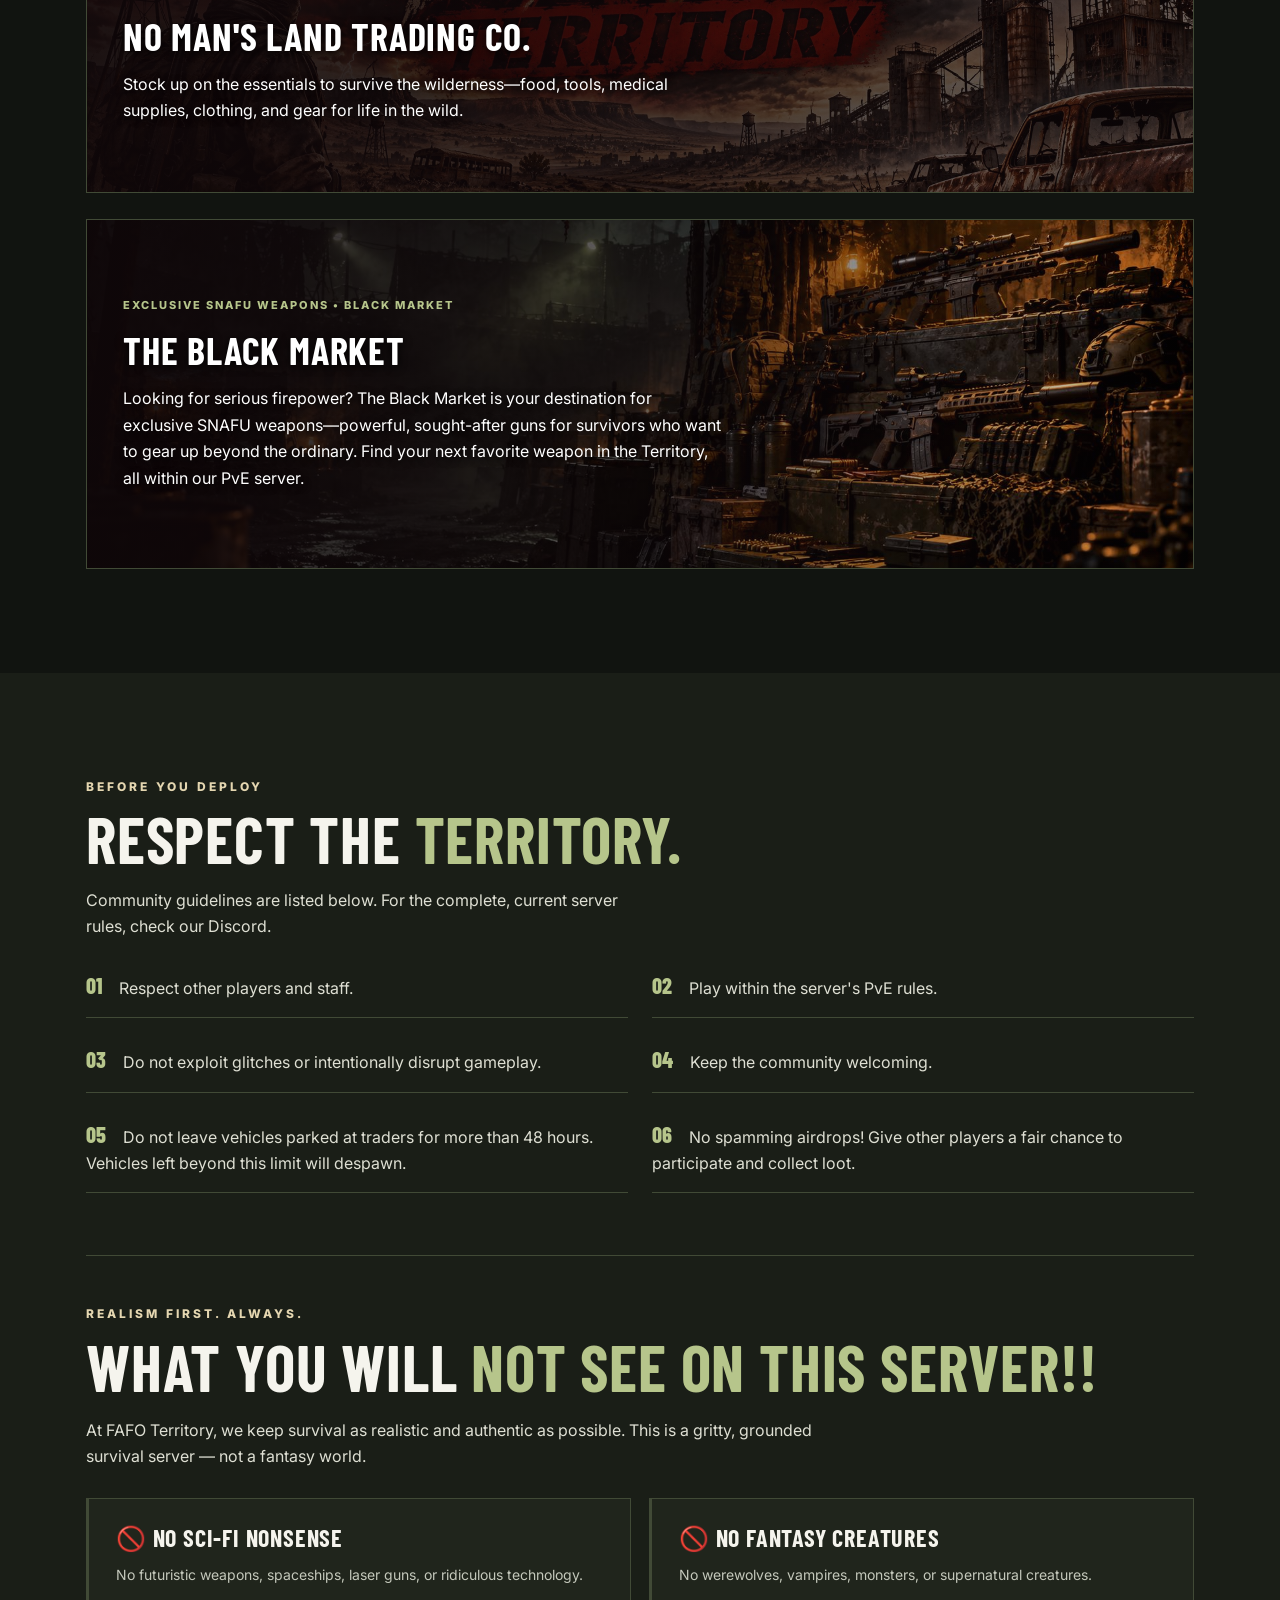
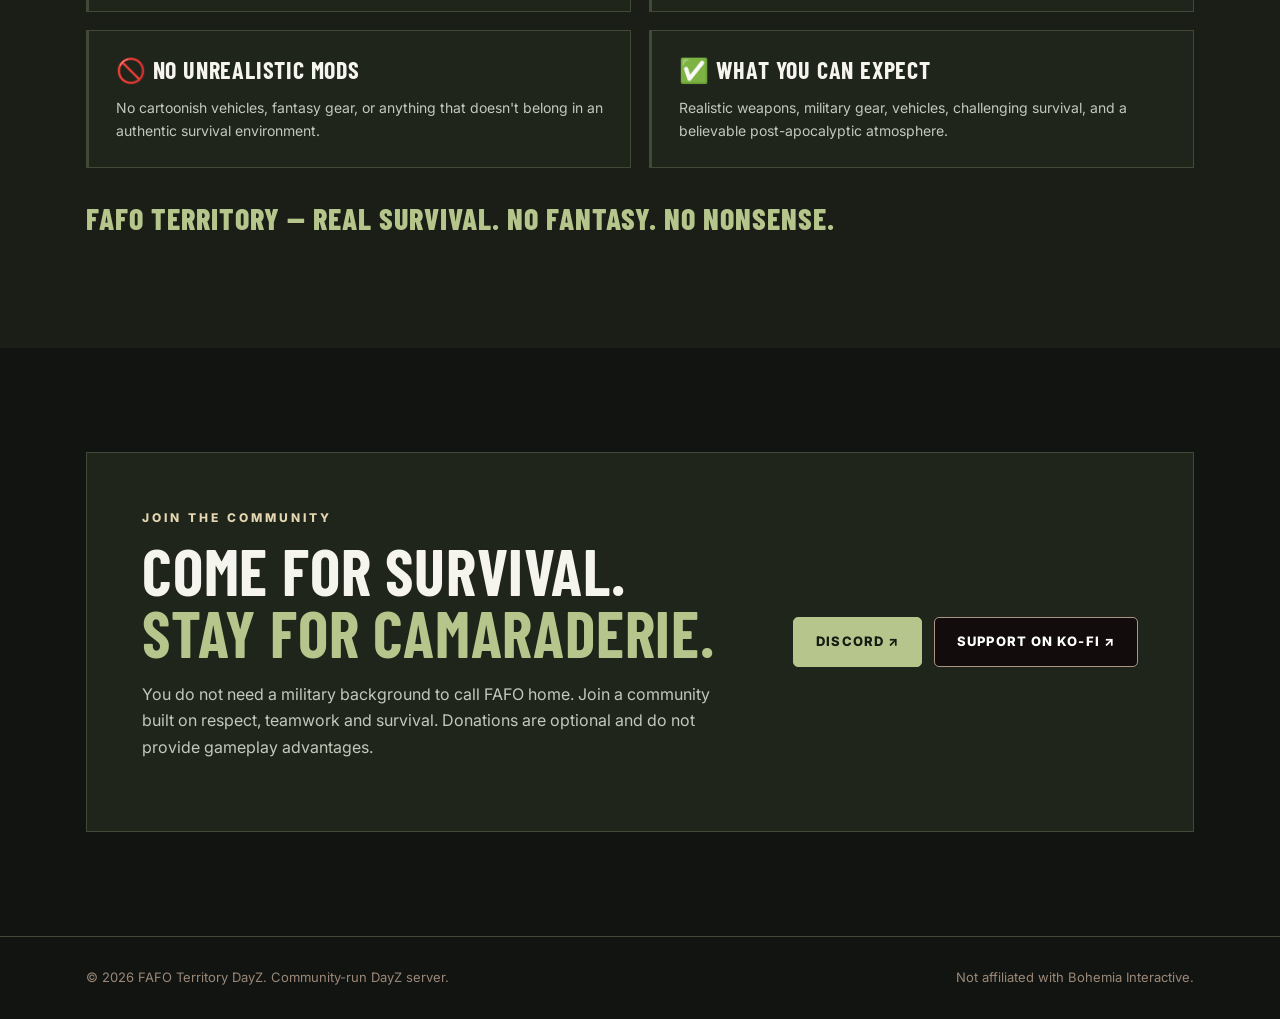
==== commit da541778: "Rebrand FAFO as veteran-friendly survival community" ====
--- a/index.html
+++ b/index.html
@@ -4,8 +4,8 @@
   <meta charset="utf-8">
   <meta name="viewport" content="width=device-width, initial-scale=1">
   <meta name="theme-color" content="#100e0d">
-  <meta name="description" content="FAFO Territory — a custom PvE DayZ survival server featuring trading, vehicles, base building, hunting, and a growing community.">
-  <title>FAFO Territory | DayZ PvE Survival</title>
+  <meta name="description" content="FAFO Territory — Veteran owned. Veteran friendly. Everyone welcome. Different uniforms. Different wars. One community.">
+  <title>FAFO Territory | Veteran-Owned DayZ Community</title>
   <link rel="icon" type="image/jpeg" href="/fafo-logo.jpg">
   <link rel="preconnect" href="https://fonts.googleapis.com">
   <link rel="preconnect" href="https://fonts.gstatic.com" crossorigin>
@@ -53,19 +53,21 @@
 .hero-banner{width:100%;max-width:1040px;margin:0 auto;height:auto;aspect-ratio:3/1;object-fit:contain}
 .hero-content{padding-top:22px;padding-bottom:48px}
 @media(max-width:600px){.hero-banner{width:100%;max-width:100%;height:auto}.hero-content{padding-top:18px;padding-bottom:36px}}
+
+:root{--bg:#111410;--surface:#1c2119;--surface2:#242a20;--line:#414a36;--green:#b6c58b;--green2:#e4d6b0;--muted:#c4c8bb;--text:#f5f4ed}.topbar{background:rgba(17,20,16,.96)}.section.alt,.snafu-section{background:#1a1e17}.feature,.realism-grid article,.community,.vote-strip{background:#20251c;border-color:#414a36}.hero{background:#111410}.hero-banner{background:#111410}.hero-content .service-slogan{font-size:clamp(25px,4vw,49px);line-height:1.1;margin-top:18px;color:#e4d6b0}.branch{min-height:110px}.branch h3{color:#e4d6b0}.hero p,.lead,.checklist li,.rules li{color:#dedfd3}.pill,.button{color:#151a12}.hero .eyebrow{letter-spacing:1.5px}.links{gap:17px}@media(max-width:1050px){.links{gap:10px;font-size:12px}}@media(max-width:900px){.links{background:#171c14}}
 </style>
 </head>
 <body>
-<header class="topbar"><div class="wrap nav"><a class="brand" href="#home"><img src="fafo-logo.jpg" alt="FAFO Territory logo"><span>FAFO <em>TERRITORY</em></span></a><button class="menu" id="menu" aria-label="Toggle navigation" aria-expanded="false">☰</button><nav class="links" id="links" aria-label="Main navigation"><a href="#about">About</a><a href="#features">Features</a><a href="#traders">Traders</a><a href="#rules">Rules</a><a href="#community">Community</a><a class="pill" href="#community">Join the Territory ↗</a></nav></div></header>
+<header class="topbar"><div class="wrap nav"><a class="brand" href="#home"><img src="fafo-logo.jpg" alt="FAFO Territory logo"><span>FAFO <em>TERRITORY</em></span></a><button class="menu" id="menu" aria-label="Toggle navigation" aria-expanded="false">☰</button><nav class="links" id="links" aria-label="Main navigation"><a href="#about">About</a><a href="#features">Features</a><a href="#traders">Traders</a><a href="#veterans">Veterans</a><a href="#rules">Rules</a><a href="#community">Community</a><a class="pill" href="#community">Join the Territory ↗</a></nav></div></header>
 <main>
-<section class="hero" id="home"><img class="hero-banner" src="fafo-cover.jpg" alt="FAFO Territory wasteland banner"><div class="wrap hero-content"><div class="eyebrow">DayZ PC · PvE Survival · AI</div><h1>FUCK AROUND <span>AND FIND OUT.</span></h1><p>A custom PvE DayZ survival server featuring trading, vehicles, base building, hunting, and a growing community.</p><div class="actions"><a class="button" href="#community">Join our community ↗</a><a class="button secondary" href="#features">Explore the server ↓</a></div><div class="stats"><div><strong>PvE</strong><small>Survival</small></div><div><strong>AI</strong><small>Survival Encounters</small></div><div><strong>PC</strong><small>DayZ Server</small></div></div></div></section>
+<section class="hero" id="home"><img class="hero-banner" src="fafo-cover.jpg" alt="FAFO Territory wasteland banner"><div class="wrap hero-content"><div class="eyebrow">FAFO DAYZ · VETERAN OWNED · VETERAN FRIENDLY · EVERYONE WELCOME</div><h1>FUCK AROUND <span>AND FIND OUT.</span></h1><h2 class="service-slogan">Different uniforms. Different wars. One community.</h2><p>A veteran-owned DayZ survival community built on camaraderie, respect, loyalty and grit. Whether you served, are still serving, or never wore a uniform, there is a place for you here.</p><div class="actions"><a class="button" href="#community">Join our community ↗</a><a class="button secondary" href="#features">Explore the server ↓</a></div><div class="stats"><div><strong>PvE</strong><small>Survival</small></div><div><strong>AI</strong><small>Survival Encounters</small></div><div><strong>PC</strong><small>DayZ Server</small></div></div></div></section>
 <section class="section" id="features"><div class="wrap"><div class="sectionhead"><div><div class="eyebrow">The FAFO Experience</div><h2>BUILT FOR <span>SURVIVORS.</span></h2></div><p>Build a home, collect your dream rides, and make your own story in the Territory.</p></div><div class="grid"><article class="feature"><span class="symbol">🏕️</span><h3>BASE BUILDING</h3><p>Settle down, claim your territory, and make a home in the wasteland.</p></article><article class="feature"><span class="symbol">🚙</span><h3>CUSTOM VEHICLES</h3><p>Discover custom rides and build out your collection.</p></article><article class="feature"><span class="symbol">💵</span><h3>PLAYER ECONOMY</h3><p>Trade supplies, gear, and useful items with in-game traders.</p></article><article class="feature"><span class="symbol">🎯</span><h3>HUNT & SURVIVE</h3><p>Head into the wild, hunt animals, and make every trip count.</p></article><article class="feature"><span class="symbol">🔫</span><h3>BLACK MARKET &amp; SNAFU WEAPONS</h3><p>Visit the FAFO Territory Black Market for exclusive SNAFU firearms you won’t find at our regular traders. Serious firepower, all within our PvE server.</p></article><article class="feature"><span class="symbol">🤝</span><h3>COMMUNITY FIRST</h3><p>A growing PvE community where the journey matters as much as the destination.</p></article></div></div></section>
 <section class="snafu-section" id="snafu"><div class="wrap"><div class="snafu-showcase"><div class="snafu-copy"><div class="eyebrow">Expanded Arsenal · SNAFU Weapons Mod</div><h2>SNAFU WEAPONS.<br><span>SERIOUS FIREPOWER.</span></h2><p>Survival demands the right equipment. SNAFU Weapons brings an expanded selection of firearms to the Territory, giving survivors more ways to gear up and take on the wilderness.</p><button class="button secondary" type="button" id="open-snafu">View SNAFU Weapons List ↗</button></div></div></div></section>
 <dialog id="snafu-dialog" class="snafu-dialog" aria-labelledby="snafu-dialog-title"><div class="snafu-dialog-inner"><button class="snafu-close" id="close-snafu" type="button" aria-label="Close weapon list">×</button><div class="eyebrow">FAFO Territory · Custom Weapons</div><h2 id="snafu-dialog-title">SNAFU <span>WEAPONS LIST</span></h2><p class="lead">Weapons found in our custom loot configuration, grouped by model. Color and configuration variants are combined for easier browsing. Individual spawn rates and trader availability may vary.</p><div class="snafu-categories"><details class="snafu-category"><summary><span>Sniper &amp; Precision Rifles <small>(25)</small></span><span class="snafu-chevron" aria-hidden="true">⌄</span></summary><ul class="snafu-weapon-list"><li>Barrett M82</li><li>CheyTac M200 (standard, tan, green, snow, suppressed variants)</li><li>AWM</li><li>AS50</li><li>AX50</li><li>M700</li><li>M24</li><li>M48</li><li>M76</li><li>M96</li><li>M98B (six finishes)</li><li>M300 (black, green, tan)</li><li>FR-F2</li><li>DVL-10 M2</li><li>GM6 Lynx</li><li>Kivaari (four finishes)</li><li>ORSIS T-5000 (three finishes)</li><li>Tac-21</li><li>VSSK</li><li>Alligator</li><li>Springfield</li><li>SRS A2</li><li>SR-25</li><li>KAC</li><li>M110 (black, green, tan)</li></ul></details><details class="snafu-category"><summary><span>Assault Rifles &amp; Carbines <small>(37)</small></span><span class="snafu-chevron" aria-hidden="true">⌄</span></summary><ul class="snafu-weapon-list"><li>ACR</li><li>HK416 (two file variants)</li><li>HK417</li><li>M4A1</li><li>M4 6933</li><li>MK18</li><li>SCAR</li><li>SCAR-H (five finishes)</li><li>SG550</li><li>IA2</li><li>AEK-545</li><li>AK-103A</li><li>AK-12A</li><li>AK-19</li><li>AK-308</li><li>ADAR Modular 16</li><li>AR-15 Modular 16</li><li>AR-15 SPR (black, tan)</li><li>G-ADAR</li><li>LVOA 5.56</li><li>CZ 805</li><li>M4 .300 AAC (four configurations)</li><li>M4 5.56 Modular (14, 16)</li><li>MAR-10</li><li>MK47 (10, 16)</li><li>Saint</li><li>Saint 5.56</li><li>SA58</li><li>Modified SA58</li><li>FAMAS</li><li>AUG (standard, black)</li><li>Honey Badger (black, tan)</li><li>TAR-21 (three finishes)</li><li>SA80</li><li>SR-3 Vikhr</li><li>Gevar (four finishes)</li><li>CALI</li></ul></details><details class="snafu-category"><summary><span>Battle, Hunting &amp; Marksman Rifles <small>(10)</small></span><span class="snafu-chevron" aria-hidden="true">⌄</span></summary><ul class="snafu-weapon-list"><li>M1 Garand</li><li>M14</li><li>M1A (black, green, tan)</li><li>MK12</li><li>RSASS (three finishes)</li><li>SKS</li><li>VEPR</li><li>Marlin 1895</li><li>M1918A2</li><li>Ash-12</li></ul></details><details class="snafu-category"><summary><span>Submachine Guns &amp; PDWs <small>(17)</small></span><span class="snafu-chevron" aria-hidden="true">⌄</span></summary><ul class="snafu-weapon-list"><li>MP7</li><li>Vityaz</li><li>Agram</li><li>MP9</li><li>MPX</li><li>PDW .45 ACP</li><li>PDW 9mm</li><li>P90</li><li>PPSh</li><li>PPSKN</li><li>Sten</li><li>Thompson Mk2</li><li>Uzi</li><li>Vector .45 ACP</li><li>Vector 9mm</li><li>KH9</li><li>Tec-9</li></ul></details><details class="snafu-category"><summary><span>Shotguns <small>(8)</small></span><span class="snafu-chevron" aria-hidden="true">⌄</span></summary><ul class="snafu-weapon-list"><li>AA-12</li><li>Auto Shotgun</li><li>M870</li><li>Trench Gun</li><li>SPAS-12</li><li>VR80</li><li>Benelli M4</li><li>TP-82S</li></ul></details><details class="snafu-category"><summary><span>Machine Guns &amp; Heavy Weapons <small>(5)</small></span><span class="snafu-chevron" aria-hidden="true">⌄</span></summary><ul class="snafu-weapon-list"><li>M249</li><li>PKP (black variants)</li><li>RPK-16 (black, green, tan)</li><li>RPD</li><li>U100</li></ul></details><details class="snafu-category"><summary><span>Pistols &amp; Revolvers <small>(10)</small></span><span class="snafu-chevron" aria-hidden="true">⌄</span></summary><ul class="snafu-weapon-list"><li>Glock 19</li><li>M9</li><li>MP-443</li><li>USP</li><li>Fort-12</li><li>APS</li><li>Chiappa Rhino</li><li>Magnum 500</li><li>Smith &amp; Wesson M629</li><li>PL-14</li></ul></details><div class="snafu-attachment-heading"><h3>WEAPON <span>ATTACHMENTS &amp; ACCESSORIES</span></h3><p>Accessory families from the custom loot configuration. Variant colors and magazine sizes are grouped for readability.</p></div><div class="snafu-categories"><details class="snafu-category"><summary><span>Optics & Sights</span><span class="snafu-chevron" aria-hidden="true">⌄</span></summary><ul class="snafu-weapon-list snafu-attachment-list"><li>Aimpoint ACO &amp</li><li>M5</li><li>EOTech EXPS3</li><li>Elcan</li><li>Kahles</li><li>Leupold Mark 8</li><li>Nightforce</li><li>Tango6T (Black, Snow, Tan, Wood)</li><li>Trijicon &amp</li><li>Trijicon Docter</li><li>Walther</li><li>Docter</li><li>Kobra</li><li>Hunting Optics</li><li>AK Hunting Optic</li><li>M14 Optic</li><li>IRONMOD Optic</li><li>M84 Optic</li><li>AK, Hunting &amp</li><li>Rifle-specific sight variants</li></ul></details><details class="snafu-category"><summary><span>Suppressors & Muzzle Devices</span><span class="snafu-chevron" aria-hidden="true">⌄</span></summary><ul class="snafu-weapon-list snafu-attachment-list"><li>.408 suppressor</li><li>.50 BMG suppressors (5 variants)</li><li>Agram suppressor</li><li>MPX suppressor</li><li>Normalized &amp</li><li>Standardized suppressors (Black, Green)</li><li>Long Normalized &amp</li><li>Standardized suppressors (Black, Green)</li><li>SCAR-H silencers</li><li>Gevar suppressors (Green, Tan)</li><li>SR-25 suppressor</li><li>SR-3 Vikhr suppressor</li><li>Kivaari .338 suppressor</li><li>AR-15 SPR suppressors</li><li>AK19 &amp</li><li>AK308 muzzle devices</li><li>MK47 muzzle device</li><li>Other custom muzzle devices</li></ul></details><details class="snafu-category"><summary><span>Magazines</span><span class="snafu-chevron" aria-hidden="true">⌄</span></summary><ul class="snafu-weapon-list snafu-attachment-list"><li>AA-12</li><li>Agram</li><li>AK103, AK12, AK308</li><li>AS50</li><li>AWM</li><li>Barrett M82</li><li>M110, M200, M249, M700, M76</li><li>HK416, HK417</li><li>SG550</li><li>VEPR</li><li>Vityaz</li><li>SA58 drum &amp</li><li>FAL 50-round</li><li>SCAR-H (25/100-round, color variants)</li><li>M14</li><li>M1918A2</li><li>MP9</li><li>MPX</li><li>PDW .45 &amp</li><li>9mm</li><li>RPK-16</li><li>PKP</li><li>SKS (10/30-round)</li><li>SR25</li><li>SR-3 Vikhr</li><li>U100</li><li>AR-15 SPR (30/40/60/100-round)</li><li>Honey Badger</li><li>Vector (.45/9mm)</li><li>RSASS</li><li>T5000</li><li>M98B</li><li>M24</li><li>Benelli/VR80</li><li>Fort-12</li><li>Glock/M9/MP443/USP</li><li>and other weapon-specific magazines</li></ul></details><details class="snafu-category"><summary><span>Stocks, Grips & Handguards</span><span class="snafu-chevron" aria-hidden="true">⌄</span></summary><ul class="snafu-weapon-list snafu-attachment-list"><li>AK AR &amp</li><li>AK19 stocks</li><li>SA58 stocks and foregrip</li><li>M249 stock &amp</li><li>grip</li><li>M4SS, MK47, MOE, PRS Gen3, SBA, SCQR, UBR and SADAR stocks</li><li>SR-3 stock &amp</li><li>grip</li><li>AFG 02 (Black, OD, Tan)</li><li>FGCR &amp</li><li>FGKAC grips</li><li>Colt A2 &amp</li><li>tactical pistol grips</li><li>MPX grip</li><li>SCAR AFG</li><li>AK, LVOA, MK47, SR-3, MCMR and M-LOK handguards</li></ul></details><details class="snafu-category"><summary><span>Bipods, Mounts & Accessories</span><span class="snafu-chevron" aria-hidden="true">⌄</span></summary><ul class="snafu-weapon-list snafu-attachment-list"><li>Atlas, standard &amp</li><li>modular bipods</li><li>M249 bipod</li><li>PKP bipods</li><li>VSSK bipod</li><li>AK, Hunting and Mosin mount bases</li><li>SKS bayonet</li><li>PEQ1 laser</li><li>Universal Light</li><li>M1 Garand bayonet &amp</li><li>flash hider</li></ul></details></div></div></div></dialog>
-<section class="section alt" id="about"><div class="wrap split"><div class="logo-panel"><img src="fafo-logo.jpg" alt="FAFO Territory emblem" loading="lazy"></div><div><div class="eyebrow">Welcome to FAFO Territory</div><h2>MORE THAN <span>JUST SURVIVAL.</span></h2><p class="lead">FAFO Territory is a custom DayZ experience built around exploration, trading, hunting, collecting vehicles, and making a place to call home.</p><ul class="checklist"><li>Explore the world and discover new locations</li><li>Visit Our Traders while you explore!</li><li>Build your base and establish a territory</li><li>Connect with fellow survivors through Discord</li></ul></div></div></section>
-<section class="section" id="traders"><div class="wrap"><div class="eyebrow">The Territory Economy</div><h2>TRADE. BUILD. <span>SURVIVE.</span></h2><p class="lead">Visit No Man's Land Trading Co. and the Black Market.</p><div class="traders"><article class="trader"><div class="tag">General Trading</div><h3>NO MAN'S LAND TRADING CO.</h3><p>Stock up on the essentials to survive the wilderness—food, tools, medical supplies, clothing, and gear for life in the wild.</p></article><article class="trader black-market-trader"><div class="tag">Exclusive SNAFU Weapons • Black Market</div><h3>THE BLACK MARKET</h3><p>Looking for serious firepower? The Black Market is your destination for exclusive SNAFU weapons—powerful, sought-after guns for survivors who want to gear up beyond the ordinary. Find your next favorite weapon in the Territory, all within our PvE server.</p></article></div></div></section>
+<section class="section alt" id="about"><div class="wrap split"><div class="logo-panel"><img src="fafo-logo.jpg" alt="FAFO Territory emblem" loading="lazy"></div><div><div class="eyebrow">Welcome to FAFO Territory</div><h2>MORE THAN <span>JUST SURVIVAL.</span></h2><p class="lead">More than a DayZ server. A place to belong. Veterans, active-duty military, first responders, military families and civilians are welcome. No mandatory military roleplay. No rank pulling. No unnecessary bullshit. Just good people surviving a brutal world together.</p><ul class="checklist"><li>Explore the world and discover new locations</li><li>Visit Our Traders while you explore!</li><li>Build your base and establish a territory</li><li>Connect with fellow survivors through Discord</li></ul></div></div></section>
+<section class="section" id="veterans"><div class="wrap"><div class="eyebrow">All branches. One community.</div><h2>NO ONE <span>LEFT BEHIND.</span></h2><p class="lead">Your service is respected. Your stories are yours to share. Your place in our community is earned through your character, not your rank.</p><div class="grid"><article class="feature branch"><h3>Army</h3><p>United in survival. Respected in service.</p></article><article class="feature branch"><h3>Marine Corps</h3><p>United in survival. Respected in service.</p></article><article class="feature branch"><h3>Navy</h3><p>United in survival. Respected in service.</p></article><article class="feature branch"><h3>Air Force</h3><p>United in survival. Respected in service.</p></article><article class="feature branch"><h3>Coast Guard</h3><p>United in survival. Respected in service.</p></article><article class="feature branch"><h3>Space Force</h3><p>United in survival. Respected in service.</p></article></div><p class="lead">National Guard, Reserves, allied military forces, first responders, military families and civilian supporters are welcome here.</p><div class="realism-policy"><div class="eyebrow">In development</div><h2>VETERAN <span>APPRECIATION.</span></h2><p class="lead">We are developing a veteran recognition program with optional Discord service roles, a Veterans Lounge, appreciation events, in-game incentives, a Battle Buddy Program and community memorials.</p><p class="realism-tagline">Respect. Loyalty. Camaraderie. Integrity.</p><p>Help the new guy. Respect fellow survivors. Keep the fights in the game. Stand beside those who stand beside you.</p></div></div></section><section class="section" id="traders"><div class="wrap"><div class="eyebrow">The Territory Economy</div><h2>TRADE. BUILD. <span>SURVIVE.</span></h2><p class="lead">Visit No Man's Land Trading Co. and the Black Market.</p><div class="traders"><article class="trader"><div class="tag">General Trading</div><h3>NO MAN'S LAND TRADING CO.</h3><p>Stock up on the essentials to survive the wilderness—food, tools, medical supplies, clothing, and gear for life in the wild.</p></article><article class="trader black-market-trader"><div class="tag">Exclusive SNAFU Weapons • Black Market</div><h3>THE BLACK MARKET</h3><p>Looking for serious firepower? The Black Market is your destination for exclusive SNAFU weapons—powerful, sought-after guns for survivors who want to gear up beyond the ordinary. Find your next favorite weapon in the Territory, all within our PvE server.</p></article></div></div></section>
 <section class="section alt" id="rules"><div class="wrap"><div class="eyebrow">Before You Deploy</div><h2>RESPECT THE <span>TERRITORY.</span></h2><p class="lead">Community guidelines are listed below. For the complete, current server rules, check our Discord.</p><ol class="rules"><li>Respect other players and staff.</li><li>Play within the server's PvE rules.</li><li>Do not exploit glitches or intentionally disrupt gameplay.</li><li>Keep the community welcoming.</li><li>Do not leave vehicles parked at traders for more than 48 hours. Vehicles left beyond this limit will despawn.</li><li>No spamming airdrops! Give other players a fair chance to participate and collect loot.</li></ol><div class="realism-policy"><div class="eyebrow">Realism First. Always.</div><h2>WHAT YOU WILL <span>NOT SEE ON THIS SERVER!!</span></h2><p class="lead">At FAFO Territory, we keep survival as realistic and authentic as possible. This is a gritty, grounded survival server — not a fantasy world.</p><div class="realism-grid"><article><h3>🚫 NO SCI-FI NONSENSE</h3><p>No futuristic weapons, spaceships, laser guns, or ridiculous technology.</p></article><article><h3>🚫 NO FANTASY CREATURES</h3><p>No werewolves, vampires, monsters, or supernatural creatures.</p></article><article><h3>🚫 NO UNREALISTIC MODS</h3><p>No cartoonish vehicles, fantasy gear, or anything that doesn't belong in an authentic survival environment.</p></article><article><h3>✅ WHAT YOU CAN EXPECT</h3><p>Realistic weapons, military gear, vehicles, challenging survival, and a believable post-apocalyptic atmosphere.</p></article></div><p class="realism-tagline">FAFO TERRITORY — REAL SURVIVAL. NO FANTASY. NO NONSENSE.</p></div></div></section>
-<section class="section" id="community"><div class="wrap"><div class="community"><div><div class="eyebrow">Join the Community</div><h2>YOUR NEXT STORY <span>STARTS HERE.</span></h2><p>Connect with players, follow server updates, and support FAFO Territory as it grows. Donations are optional and do not provide gameplay advantages.</p></div><div class="community-actions"><a class="button community-link" data-link="discord" href="#community">Discord ↗</a><a class="button secondary community-link" data-link="kofi" href="#community">Support on Ko-fi ↗</a></div></div><div class="notice" id="links-notice"><strong>Before publishing:</strong> Add your real Discord and Ko-fi addresses in the <code>LINKS</code> section of this site's HTML. Buttons are deliberately inactive until configured.</div></div></section>
+<section class="section" id="community"><div class="wrap"><div class="community"><div><div class="eyebrow">Join the Community</div><h2>COME FOR SURVIVAL. <span>STAY FOR CAMARADERIE.</span></h2><p>You do not need a military background to call FAFO home. Join a community built on respect, teamwork and survival. Donations are optional and do not provide gameplay advantages.</p></div><div class="community-actions"><a class="button community-link" data-link="discord" href="#community">Discord ↗</a><a class="button secondary community-link" data-link="kofi" href="#community">Support on Ko-fi ↗</a></div></div><div class="notice" id="links-notice"><strong>Before publishing:</strong> Add your real Discord and Ko-fi addresses in the <code>LINKS</code> section of this site's HTML. Buttons are deliberately inactive until configured.</div></div></section>
 </main>
 <footer class="footer"><div class="wrap"><div>© <span id="year"></span> FAFO Territory DayZ. Community-run DayZ server.</div><span>Not affiliated with Bohemia Interactive.</span></div></footer>
 <script>
